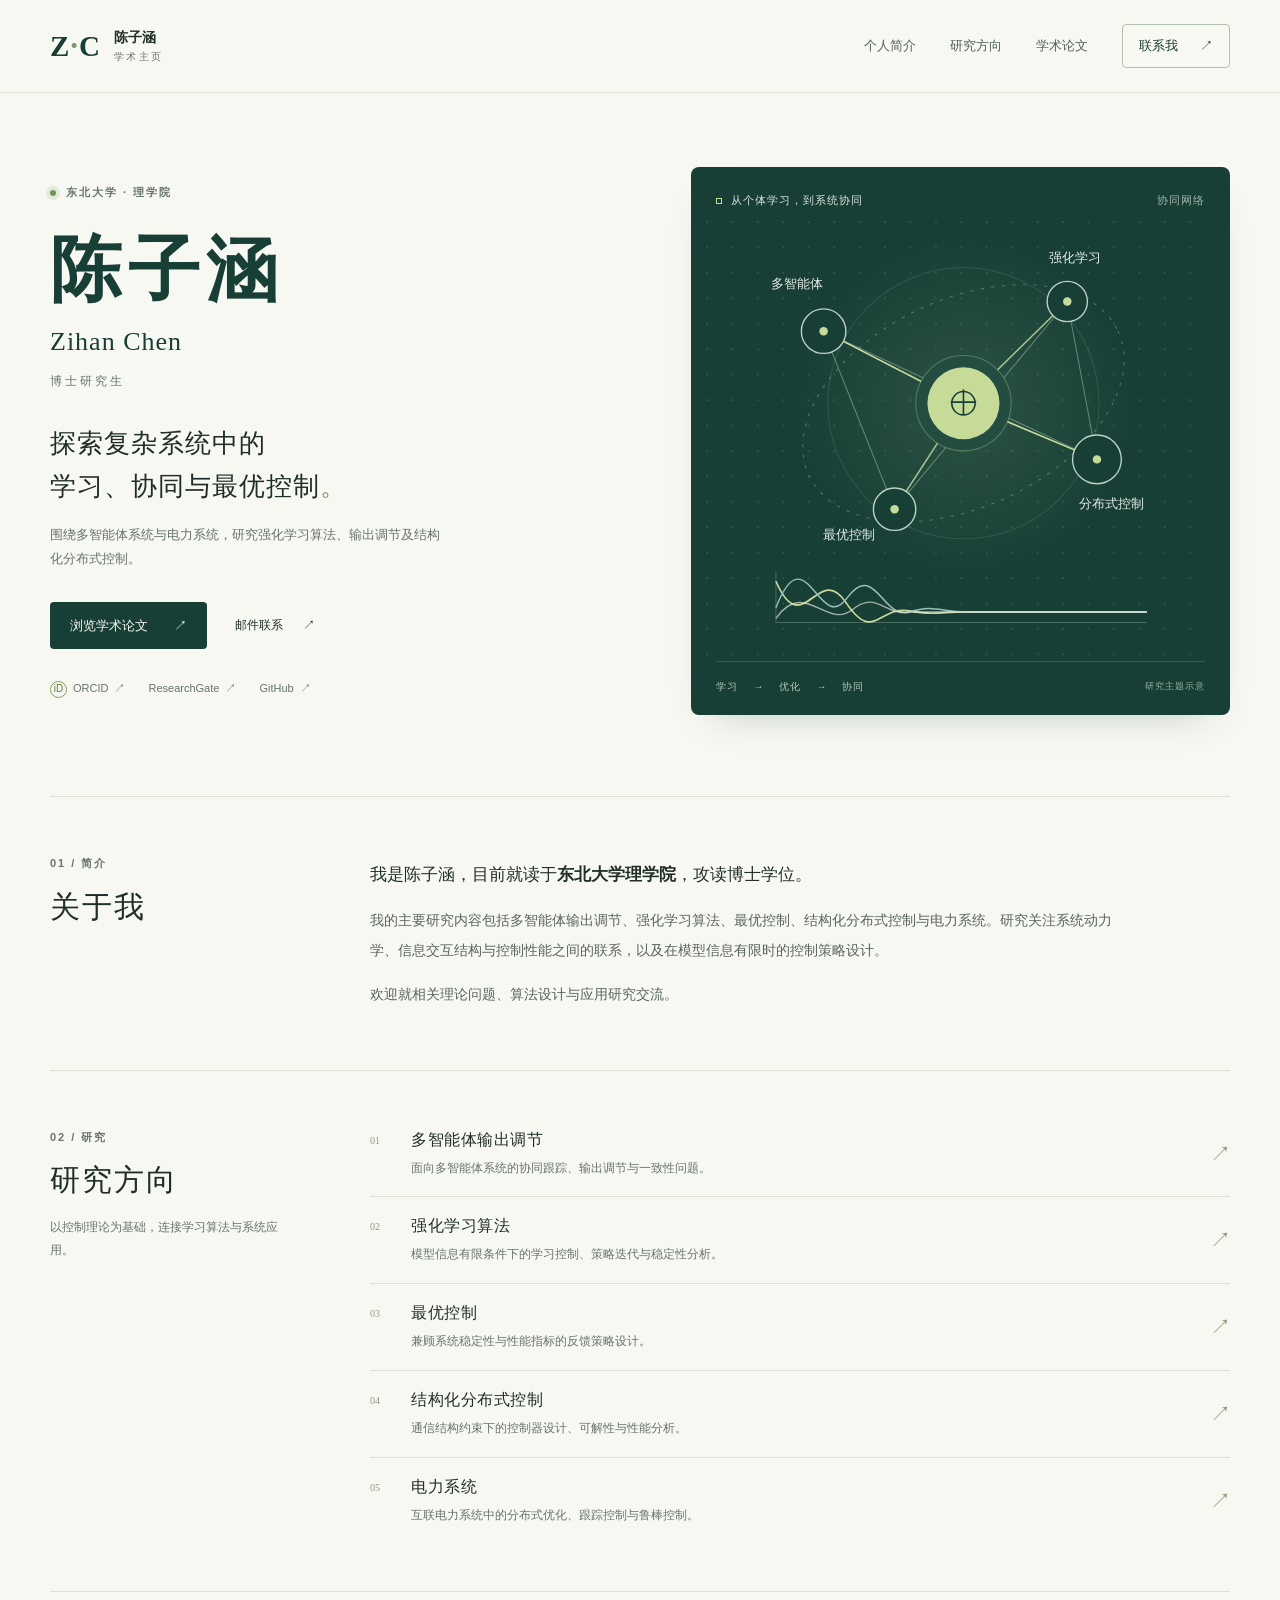
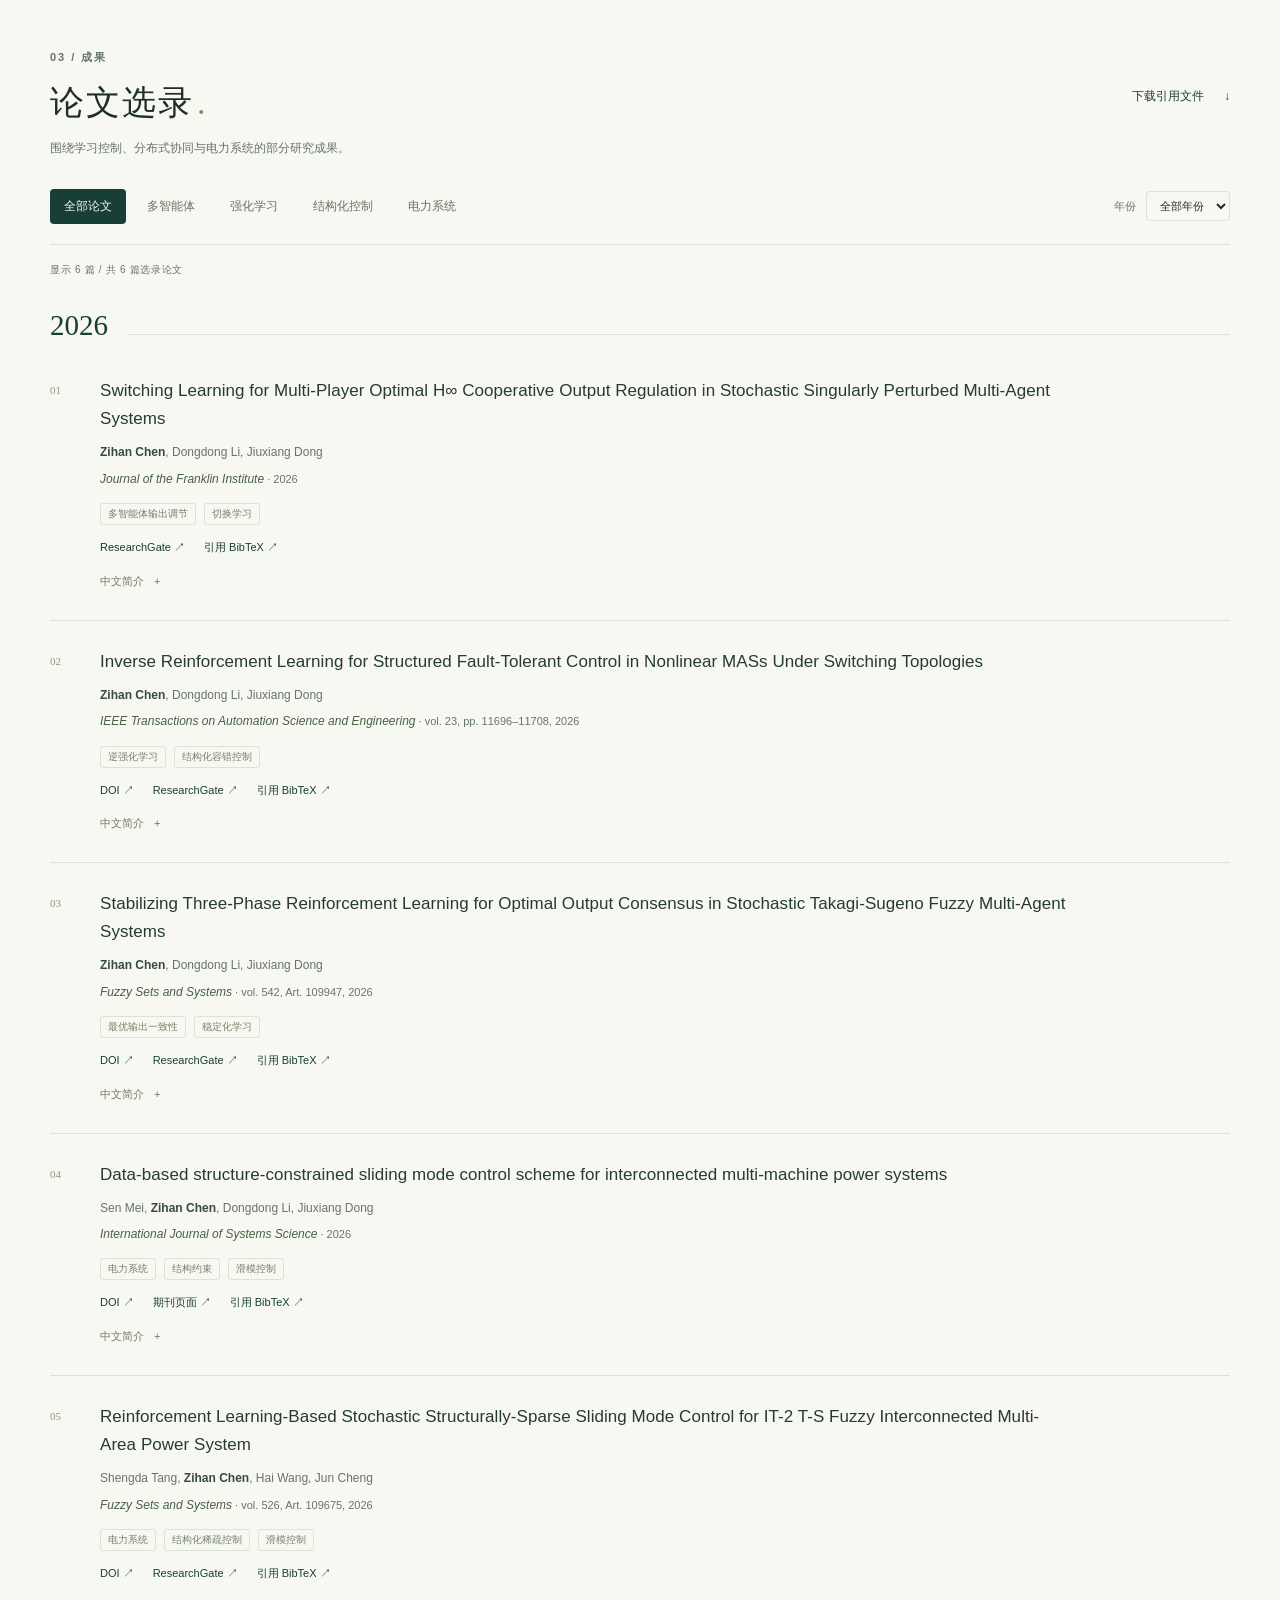
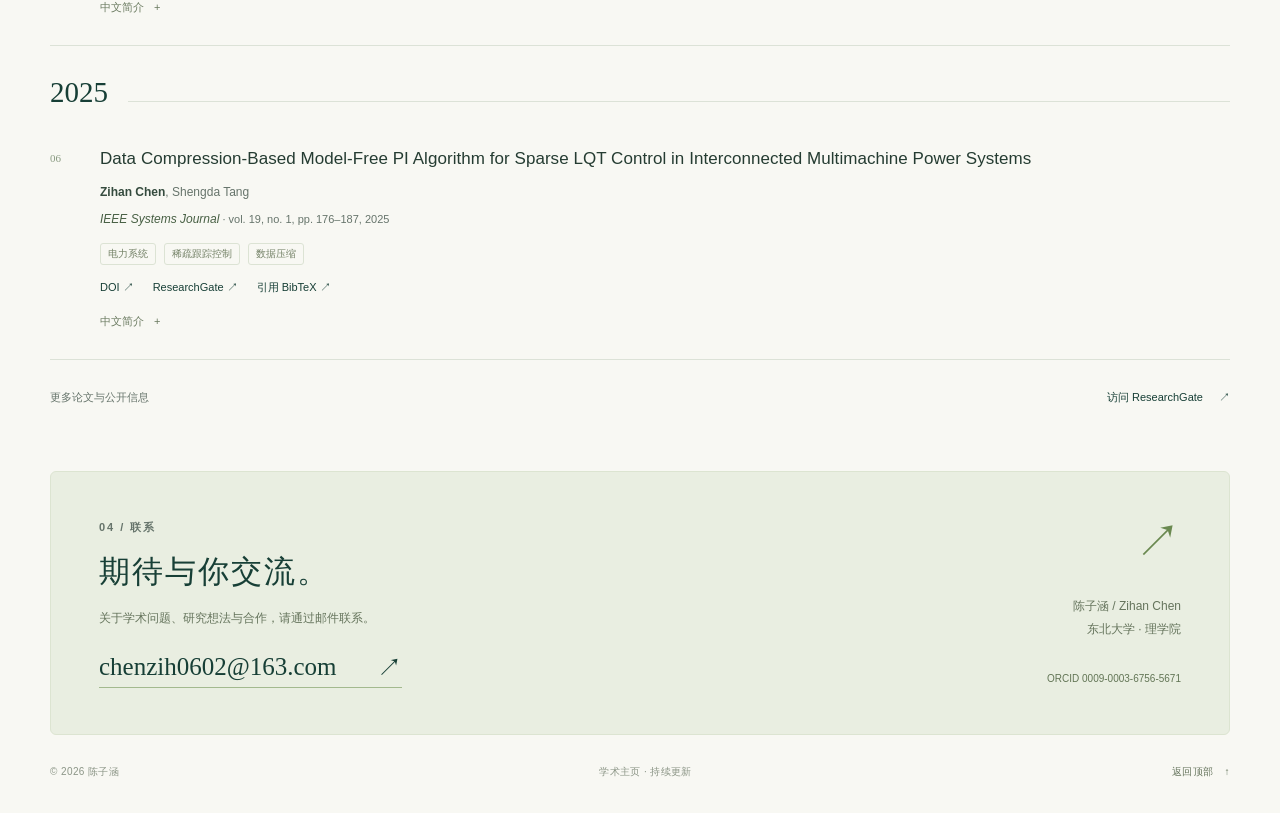
==== index.html @ b17bf6f2 "Publish academic homepage" ====
<!doctype html>
<html lang="zh-CN">
<head>
  <meta charset="utf-8">
  <meta name="viewport" content="width=device-width, initial-scale=1">
  <meta name="theme-color" content="#173f36">
  <meta name="description" content="陈子涵，东北大学理学院博士研究生。研究方向包括多智能体输出调节、强化学习算法、最优控制、结构化分布式控制与电力系统。">
  <meta property="og:title" content="陈子涵 Zihan Chen · 学术主页">
  <meta property="og:description" content="多智能体输出调节 · 强化学习算法 · 最优控制 · 结构化分布式控制 · 电力系统">
  <meta property="og:type" content="website">
  <meta name="color-scheme" content="light">
  <title>陈子涵 Zihan Chen · 学术主页</title>
  <link rel="icon" href="assets/favicon.svg" type="image/svg+xml">
  <link rel="stylesheet" href="styles.css">
  <script type="application/ld+json">{"@context":"https://schema.org","@type":"Person","name":"陈子涵","alternateName":"Zihan Chen","jobTitle":"博士研究生","affiliation":{"@type":"CollegeOrUniversity","name":"东北大学","department":{"@type":"Organization","name":"理学院"}},"email":"mailto:chenzih0602@163.com","sameAs":["https://orcid.org/0009-0003-6756-5671","https://www.researchgate.net/profile/Zihan-Chen-82","https://github.com/Leehom12123"],"knowsAbout":["多智能体输出调节","强化学习算法","最优控制","结构化分布式控制","电力系统"]}</script>
  <script src="publications.js" defer></script>
  <script src="app.js" defer></script>
</head>
<body>
  <a class="skip-link" href="#main">跳至正文</a>
  <header class="site-header">
    <div class="header-inner wrap">
      <a class="wordmark" href="#home" aria-label="陈子涵，返回首页"><span class="wordmark-symbol" aria-hidden="true">Z<span>·</span>C</span><span class="wordmark-name">陈子涵<span>学术主页</span></span></a>
      <button class="menu-toggle" aria-label="展开导航" aria-expanded="false" aria-controls="main-nav"><span></span><span></span></button>
      <nav class="main-nav" id="main-nav" aria-label="主导航">
        <a href="#about">个人简介</a><a href="#research">研究方向</a><a href="#publications">学术论文</a><a class="nav-contact" href="#contact">联系我 <span aria-hidden="true">↗</span></a>
      </nav>
    </div>
  </header>

  <main id="main">
    <section class="hero wrap" id="home" aria-labelledby="hero-name">
      <div class="hero-copy">
        <p class="eyebrow"><span class="live-dot" aria-hidden="true"></span> 东北大学 · 理学院</p>
        <h1 id="hero-name">陈子涵<span lang="en">Zihan Chen</span></h1>
        <p class="role">博士研究生</p>
        <p class="hero-statement">探索复杂系统中的<br>学习、协同与最优控制<span class="accent-period">。</span></p>
        <p class="hero-description">围绕多智能体系统与电力系统，研究强化学习算法、输出调节及结构化分布式控制。</p>
        <div class="hero-actions"><a class="button button-primary" href="#publications">浏览学术论文 <span aria-hidden="true">↗</span></a><a class="text-link" href="mailto:chenzih0602@163.com">邮件联系 <span aria-hidden="true">↗</span></a></div>
        <div class="profile-links" aria-label="学术与代码档案"><a href="https://orcid.org/0009-0003-6756-5671" target="_blank" rel="noopener noreferrer"><span class="orcid-mark" aria-hidden="true">iD</span> ORCID <span aria-hidden="true">↗</span></a><a href="https://www.researchgate.net/profile/Zihan-Chen-82" target="_blank" rel="noopener noreferrer">ResearchGate <span aria-hidden="true">↗</span></a><a href="https://github.com/Leehom12123" target="_blank" rel="noopener noreferrer">GitHub <span aria-hidden="true">↗</span></a></div>
      </div>
      <div class="hero-art">
        <div class="art-heading"><span class="art-square" aria-hidden="true"></span><span>从个体学习，到系统协同</span><span class="art-index" aria-hidden="true">协同网络</span></div>
        <svg class="network-art" viewBox="0 0 480 410" role="img" aria-labelledby="network-title network-description">
          <title id="network-title">多智能体与分布式控制网络示意</title>
          <desc id="network-description">多个相互连接的智能体围绕系统中心协同，底部曲线表示不同响应逐渐趋于一致。这是研究主题示意图。</desc>
          <defs>
            <pattern id="grid" width="24" height="24" patternUnits="userSpaceOnUse"><circle cx="1" cy="1" r="0.8" fill="#b2c7ba" opacity=".25"/></pattern>
            <radialGradient id="halo"><stop stop-color="#b7d692" stop-opacity=".13"/><stop offset="1" stop-color="#b7d692" stop-opacity="0"/></radialGradient>
          </defs>
          <rect width="480" height="410" fill="url(#grid)"/>
          <circle cx="245" cy="175" r="162" fill="url(#halo)"/>
          <g fill="none" stroke="#a8c3b4" stroke-width="1"><ellipse cx="243" cy="172" rx="161" ry="98" stroke-dasharray="3 7" opacity=".4" transform="rotate(-25 243 172)"/><circle cx="243" cy="172" r="128" opacity=".16"/><path d="M111 104 243 172 341 76 369 225 243 172 178 272 111 104 369 225M341 76 178 272" opacity=".5"/></g>
          <g fill="none" stroke="#c7db98" stroke-width="1.4"><path d="M111 104 243 172 369 225"/><path d="M341 76 243 172 178 272" opacity=".75"/></g>
          <g class="center-node"><circle cx="243" cy="172" r="45" fill="#244d42" stroke="#b5ca9d" stroke-opacity=".35"/><circle cx="243" cy="172" r="34" fill="#c7db98"/><path d="M231 171h24m-12-12v24" stroke="#173f36" stroke-width="1.5"/><circle cx="243" cy="172" r="11" fill="none" stroke="#173f36" stroke-width="1.5"/></g>
          <g fill="#173f36" stroke="#bed2c5" stroke-width="1.3"><circle cx="111" cy="104" r="21"/><circle cx="341" cy="76" r="19"/><circle cx="369" cy="225" r="23"/><circle cx="178" cy="272" r="20"/></g>
          <g fill="#c7db98"><circle cx="111" cy="104" r="4"/><circle cx="341" cy="76" r="4"/><circle cx="369" cy="225" r="4"/><circle cx="178" cy="272" r="4"/></g>
          <g fill="#e3ede7" font-size="12" font-family="Microsoft YaHei, sans-serif"><text x="61" y="63">多智能体</text><text x="324" y="39">强化学习</text><text x="383" y="271" text-anchor="middle">分布式控制</text><text x="110" y="300">最优控制</text></g>
          <g transform="translate(66 331)" fill="none"><path d="M0 0v48h350" stroke="#9ebcac" stroke-opacity=".35"/><path d="M0 9C25 67 40-10 66 29s31 3 60 8 30 0 58 1h166" stroke="#c7db98" stroke-width="1.6"/><path d="M0 34c28-72 41 27 67-9s34 21 59 13 30 1 58 0h166" stroke="#9bbdbb" stroke-width="1.4"/><path d="M0 44c27-38 48 11 72-8s29 6 55 2h223" stroke="#f0eee2" stroke-opacity=".65" stroke-width="1.3"/></g>
        </svg>
        <div class="art-footer"><span>学习 <span aria-hidden="true">→</span> 优化 <span aria-hidden="true">→</span> 协同</span><span>研究主题示意</span></div>
      </div>
    </section>

    <section class="about-section section wrap" id="about" aria-labelledby="about-title">
      <div class="section-heading"><p class="section-index">01 / 简介</p><h2 id="about-title">关于我</h2></div>
      <div class="about-content"><p class="about-lead">我是陈子涵，目前就读于<strong>东北大学理学院</strong>，攻读博士学位。</p><p>我的主要研究内容包括多智能体输出调节、强化学习算法、最优控制、结构化分布式控制与电力系统。研究关注系统动力学、信息交互结构与控制性能之间的联系，以及在模型信息有限时的控制策略设计。</p><p>欢迎就相关理论问题、算法设计与应用研究交流。</p></div>
    </section>

    <section class="research-section section wrap" id="research" aria-labelledby="research-title">
      <div class="section-heading"><p class="section-index">02 / 研究</p><h2 id="research-title">研究方向</h2><p class="section-note">以控制理论为基础，连接学习算法与系统应用。</p></div>
      <div class="research-list">
        <article class="research-row"><span class="research-number">01</span><h3>多智能体输出调节</h3><p>面向多智能体系统的协同跟踪、输出调节与一致性问题。</p><span class="research-arrow" aria-hidden="true">↗</span></article>
        <article class="research-row"><span class="research-number">02</span><h3>强化学习算法</h3><p>模型信息有限条件下的学习控制、策略迭代与稳定性分析。</p><span class="research-arrow" aria-hidden="true">↗</span></article>
        <article class="research-row"><span class="research-number">03</span><h3>最优控制</h3><p>兼顾系统稳定性与性能指标的反馈策略设计。</p><span class="research-arrow" aria-hidden="true">↗</span></article>
        <article class="research-row"><span class="research-number">04</span><h3>结构化分布式控制</h3><p>通信结构约束下的控制器设计、可解性与性能分析。</p><span class="research-arrow" aria-hidden="true">↗</span></article>
        <article class="research-row"><span class="research-number">05</span><h3>电力系统</h3><p>互联电力系统中的分布式优化、跟踪控制与鲁棒控制。</p><span class="research-arrow" aria-hidden="true">↗</span></article>
      </div>
    </section>

    <section class="publications-section section wrap" id="publications" aria-labelledby="publications-title">
      <div class="publications-heading"><div><p class="section-index">03 / 成果</p><h2 id="publications-title">论文选录<span class="heading-dot" aria-hidden="true">.</span></h2><p class="section-note">围绕学习控制、分布式协同与电力系统的部分研究成果。</p></div><a class="text-link bibliography-download" href="publications.bib" download>下载引用文件 <span aria-hidden="true">↓</span></a></div>
      <div class="publication-tools" hidden>
        <div class="filter-list" role="group" aria-label="按研究主题筛选"><button class="filter-button active" data-filter="all" aria-pressed="true">全部论文</button><button class="filter-button" data-filter="multiagent" aria-pressed="false">多智能体</button><button class="filter-button" data-filter="learning" aria-pressed="false">强化学习</button><button class="filter-button" data-filter="structured" aria-pressed="false">结构化控制</button><button class="filter-button" data-filter="power" aria-pressed="false">电力系统</button></div>
        <label class="year-select-label"><span>年份</span><select id="year-filter" aria-label="按发表年份筛选"><option value="all">全部年份</option><option value="2026">2026</option><option value="2025">2025</option></select></label>
      </div>
      <p class="result-count" id="result-count" role="status" aria-live="polite"></p>
      <div id="publication-list" class="publication-list"></div>
      <p id="empty-state" class="empty-state" hidden>该主题与年份下暂无论文。请选择其他筛选条件。</p>
      <noscript><p>请启用 JavaScript 以查看论文列表与筛选功能，也可直接浏览 <a href="https://www.researchgate.net/profile/Zihan-Chen-82/research">ResearchGate 论文列表</a>或下载 <a href="publications.bib">BibTeX 文件</a>。</p></noscript>
      <div class="publications-bottom"><p>更多论文与公开信息</p><a href="https://www.researchgate.net/profile/Zihan-Chen-82/research" target="_blank" rel="noopener noreferrer">访问 ResearchGate <span aria-hidden="true">↗</span></a></div>
    </section>

    <section class="contact-section wrap" id="contact" aria-labelledby="contact-title"><div><p class="section-index">04 / 联系</p><h2 id="contact-title">期待与你交流。</h2><p>关于学术问题、研究想法与合作，请通过邮件联系。</p><a class="contact-email" href="mailto:chenzih0602@163.com">chenzih0602@163.com <span aria-hidden="true">↗</span></a></div><div class="contact-aside"><span class="contact-symbol" aria-hidden="true">↗</span><p>陈子涵 / Zihan Chen<br>东北大学 · 理学院</p><a href="https://orcid.org/0009-0003-6756-5671" target="_blank" rel="noopener noreferrer">ORCID 0009-0003-6756-5671</a></div></section>
  </main>

  <footer class="site-footer wrap"><p>© <span id="copyright-year">2026</span> 陈子涵</p><span>学术主页 · 持续更新</span><a href="#home">返回顶部 <span aria-hidden="true">↑</span></a></footer>
  <dialog id="citation-dialog" aria-labelledby="citation-title"><div class="dialog-header"><div><p class="section-index">引用此论文</p><h2 id="citation-title">BibTeX</h2></div><button class="dialog-close" aria-label="关闭引用窗口">×</button></div><pre id="citation-content" tabindex="0"></pre><div class="dialog-footer"><span id="copy-status" role="status" aria-live="polite"></span><button class="button button-primary" id="copy-citation">复制引用 <span aria-hidden="true">⧉</span></button></div></dialog>
</body>
</html>
---- styles.css ----
:root{--paper:#f8f8f3;--white:#fff;--ink:#202e29;--muted:#66746b;--green:#173f36;--green-soft:#e8ede4;--line:#dce2d7;--lime:#c7db98;--sans:"PingFang SC","Microsoft YaHei","Noto Sans CJK SC",Arial,sans-serif;--serif:"Noto Serif CJK SC","Source Han Serif SC","Songti SC",SimSun,serif}
*{box-sizing:border-box}html{scroll-behavior:smooth;scroll-padding-top:110px}body{margin:0;background:var(--paper);color:var(--ink);font-family:var(--sans);font-size:15px;line-height:1.8;-webkit-font-smoothing:antialiased}body:has(dialog[open]){overflow:hidden}a{color:inherit;text-decoration:none}button,select{font:inherit}button,a,select{-webkit-tap-highlight-color:transparent}button{cursor:pointer}a,button,select{touch-action:manipulation}button:focus-visible,a:focus-visible,select:focus-visible,summary:focus-visible,pre:focus-visible{outline:2px solid #5c804b;outline-offset:5px}::selection{color:var(--green);background:#d8e4be}h1,h2,h3,h4,p{margin:0}button{color:inherit}button:disabled{cursor:default}svg{display:block}strong{font-weight:600}.wrap{width:min(1180px,calc(100% - 96px));margin-inline:auto}.skip-link{position:fixed;left:16px;top:-70px;z-index:100;background:var(--green);color:#fff;padding:10px 18px}.skip-link:focus{top:12px}.site-header{position:sticky;top:0;z-index:20;background:rgba(248,248,243,.94);border-bottom:1px solid rgba(220,226,215,.85);backdrop-filter:blur(16px)}.header-inner{height:92px;display:flex;align-items:center;justify-content:space-between}.wordmark{display:flex;align-items:center;gap:16px}.wordmark-symbol{font-family:Georgia,serif;color:var(--green);font-size:29px;font-weight:700;letter-spacing:-2px}.wordmark-symbol>span{font-size:31px;color:#7e9672;padding-inline:3px}.wordmark-name{font-size:14px;font-weight:600;line-height:1.4}.wordmark-name>span{display:block;font-weight:400;font-size:10px;letter-spacing:2.4px;color:var(--muted);margin-top:3px}.main-nav{display:flex;align-items:center;gap:34px}.main-nav>a{font-size:13px;color:#526157;transition:color .2s}.main-nav>a:hover,.main-nav>a.is-active{color:var(--green)}.main-nav .nav-contact{padding:9px 16px;border:1px solid #b4c0ae;border-radius:4px;color:var(--green)}.nav-contact span{margin-left:18px}.menu-toggle{display:none}.hero{padding-top:74px;padding-bottom:81px;display:grid;grid-template-columns:1.05fr 1fr;gap:76px;align-items:center}.eyebrow,.section-index{font-size:11px;font-weight:600;letter-spacing:2px;color:var(--muted)}.eyebrow{display:flex;align-items:center;gap:10px}.live-dot{width:6px;height:6px;border-radius:50%;background:#729855;box-shadow:0 0 0 4px #e5ebdc}h1{font-family:var(--serif);font-size:72px;line-height:1.15;letter-spacing:6px;font-weight:600;color:var(--green);margin-top:26px}h1>span{display:block;font-family:Georgia,"Times New Roman",serif;letter-spacing:1px;font-size:26px;font-weight:400;line-height:1.3;margin-top:13px}.role{font-size:12px;color:var(--muted);letter-spacing:3px;margin-top:13px}.hero-statement{font-size:26px;line-height:1.65;letter-spacing:1px;margin-top:29px;font-weight:500}.accent-period{color:#749058}.hero-description{font-size:13px;line-height:1.9;color:var(--muted);max-width:390px;margin-top:15px}.hero-actions{display:flex;gap:28px;align-items:center;margin-top:30px}.button{display:inline-flex;align-items:center;justify-content:center;gap:26px;border:1px solid transparent;padding:11px 19px;border-radius:4px;font-size:13px;line-height:1.8;transition:background .2s,transform .2s}.button:hover{transform:translateY(-2px)}.button-primary{background:var(--green);color:var(--paper)}.button-primary:hover{background:#29574a}.text-link{font-size:12px;font-weight:500;display:inline-flex;gap:20px;align-items:center}.text-link:hover{text-decoration:underline;text-underline-offset:5px}.profile-links{display:flex;align-items:center;gap:23px;margin-top:30px;color:var(--muted);font-size:11px}.profile-links a{display:flex;align-items:center;gap:6px}.profile-links a:hover{color:var(--green)}.orcid-mark{font-family:Arial,sans-serif;font-size:10px;border:1px solid #839d5c;border-radius:50%;width:17px;height:17px;display:inline-flex;align-items:center;justify-content:center;color:#5e7c3d;line-height:1}.hero-art{background:var(--green);color:#dce5db;border-radius:8px;position:relative;padding:24px 25px 19px;overflow:hidden;box-shadow:0 18px 40px -25px #173f3655}.art-heading{display:flex;align-items:center;gap:9px;font-size:11px;letter-spacing:1px}.art-square{width:6px;height:6px;border:1px solid var(--lime)}.art-index{margin-left:auto;color:#a0b6a8;font-family:Georgia,serif;font-size:11px;letter-spacing:1px}.network-art{width:calc(100% + 20px);height:auto;margin:10px -10px 6px}.art-footer{border-top:1px solid #64827366;padding-top:16px;display:flex;justify-content:space-between;font-size:10px;color:#b4c7b7;letter-spacing:1px}.art-footer>span:first-child{display:flex;gap:15px}.art-footer>span:last-child{color:#98b2a0;font-size:9px}.section{border-top:1px solid var(--line);padding-top:57px;padding-bottom:60px}.section h2,.contact-section h2{font-size:30px;letter-spacing:2px;line-height:1.5;font-weight:500;margin-top:10px}.section-note{color:var(--muted);font-size:12px;line-height:1.9;margin-top:14px}.about-section,.research-section{display:grid;grid-template-columns:250px minmax(0,1fr);gap:70px}.about-content{color:#58665c;padding-top:5px;font-size:14px;line-height:2.1;max-width:760px}.about-content p+p{margin-top:15px}.about-content .about-lead{font-size:17px;color:var(--ink);line-height:1.9}.research-section{padding-bottom:64px}.research-list{margin-top:0}.research-row{display:grid;grid-template-columns:24px 1fr 20px;gap:0 17px;align-items:center;border-bottom:1px solid var(--line);padding:17px 0}.research-row:first-child{padding-top:0}.research-row:last-child{border-bottom:0;padding-bottom:0}.research-number{color:#8b9c81;font-size:10px;grid-row:1 / 3;align-self:start;padding-top:4px;font-family:Georgia,serif}.research-row h3{font-size:16px;font-weight:500;letter-spacing:.5px;line-height:1.5}.research-row p{grid-column:2;font-size:12px;color:var(--muted);margin-top:5px;line-height:1.9}.research-arrow{grid-column:3;grid-row:1 / 3;font-size:21px;color:#90a078}.publications-section{padding-top:56px}.publications-heading{display:flex;align-items:flex-start;justify-content:space-between}.publications-heading h2{font-size:34px}.heading-dot{color:#7a965b;font-family:Georgia,serif;margin-left:3px}.publications-heading .section-note{margin-top:9px}.bibliography-download{margin-top:38px;color:var(--green)}.publication-tools{display:flex;gap:20px;justify-content:space-between;align-items:center;flex-wrap:wrap;margin-top:29px;padding-bottom:20px;border-bottom:1px solid var(--line)}[hidden]{display:none!important}.filter-list{display:flex;gap:7px;flex-wrap:wrap}.filter-button{border:1px solid transparent;background:transparent;padding:6px 13px;border-radius:4px;font-size:12px;color:#677363;line-height:1.7}.filter-button:hover{background:#ebefe5}.filter-button.active{background:var(--green);color:#f5f7f0}.year-select-label{display:flex;align-items:center;gap:10px;font-size:11px;color:var(--muted)}select{border:1px solid var(--line);color:var(--ink);font-size:11px;padding:7px 9px;border-radius:4px;background:transparent}.result-count{font-size:10px;letter-spacing:.7px;color:var(--muted);margin-top:16px}.publication-year{display:flex;align-items:baseline;gap:20px;margin-top:26px;margin-bottom:5px}.publication-year h3{font:normal 29px/1.4 Georgia,serif;color:var(--green)}.publication-year span{height:1px;background:var(--line);flex:1}.paper{display:grid;grid-template-columns:34px minmax(0,1fr);gap:16px;padding:27px 0 28px;border-bottom:1px solid var(--line)}.paper-index{font:11px/1.5 Georgia,serif;padding-top:5px;color:#8a9b82}.paper-title{font-family:Arial,var(--sans);font-size:17px;font-weight:500;line-height:1.65;letter-spacing:.05px;max-width:970px;color:#253c32}.paper-title a:hover{color:#5d7d43;text-decoration:underline;text-decoration-thickness:1px;text-underline-offset:4px}.paper-authors{font-family:Arial,var(--sans);font-size:12px;color:var(--muted);margin-top:9px;line-height:1.8}.paper-authors strong{font-weight:600;color:#354b3e}.paper-venue{font-family:Arial,var(--sans);font-size:12px;margin-top:4px;color:#486044;line-height:1.85}.paper-venue .venue-name{font-style:italic}.paper-venue .venue-detail{font-size:11px;color:var(--muted);font-style:normal}.paper-tags{display:flex;gap:8px;flex-wrap:wrap;margin-top:13px}.paper-tag{font-size:10px;padding:1px 7px;border:1px solid #dce3d4;border-radius:3px;color:#748267;line-height:1.8}.paper-actions{display:flex;align-items:center;gap:19px;margin-top:13px;font-size:11px;flex-wrap:wrap}.paper-actions>a,.paper-actions>button,.paper-summary summary{color:var(--green);border:0;background:none;padding:0;font:inherit;line-height:1.8}.paper-actions>a:hover,.paper-actions>button:hover{text-decoration:underline;text-underline-offset:4px}.paper-actions>button{font-size:11px}.paper-summary{margin-top:14px}.paper-summary summary{display:list-item;width:fit-content;cursor:pointer;font-size:11px;color:#6b7b61;list-style:none}.paper-summary summary::after{content:" +";padding-left:7px}.paper-summary[open] summary::after{content:" −"}.paper-summary p{font-size:12px;line-height:2;background:#eef1e8;border-left:2px solid #9bb280;padding:14px 18px;color:#62705d;margin-top:9px;max-width:880px}.empty-state{font-size:13px;padding:40px;color:var(--muted);text-align:center}.publications-bottom{display:flex;justify-content:space-between;align-items:center;margin-top:28px;font-size:11px;color:var(--muted)}.publications-bottom a{color:var(--green)}.publications-bottom a span{margin-left:13px}.contact-section{margin-top:3px;margin-bottom:0;background:#e9eee1;padding:46px 48px;display:flex;justify-content:space-between;align-items:center;border:1px solid #dce4d1;border-radius:6px;gap:30px}.contact-section h2{font-size:31px;margin-top:11px;color:var(--green)}.contact-section>div>p:not(.section-index){font-size:12px;color:#65745c;margin-top:12px}.contact-email{font-family:Georgia,"Times New Roman",serif;font-size:25px;line-height:1.6;display:inline-flex;align-items:center;gap:40px;margin-top:18px;color:var(--green);border-bottom:1px solid #a3b98e}.contact-email:hover{border-color:var(--green)}.contact-email>span{font-family:Arial,sans-serif;font-size:25px}.contact-aside{text-align:right;align-self:stretch;display:flex;flex-direction:column;align-items:flex-end;justify-content:space-between}.contact-symbol{font-family:Arial,sans-serif;font-size:46px;line-height:1;color:#6a8950}.contact-aside>p{line-height:1.9}.contact-aside>a{font-size:10px;color:#627555;margin-top:10px}.site-footer{padding:28px 0 32px;display:flex;justify-content:space-between;gap:16px;font-size:10px;color:#8b9586;letter-spacing:.4px}.site-footer a{color:#65745c}.site-footer a span{margin-left:8px}dialog{border:1px solid var(--line);background:var(--paper);color:var(--ink);border-radius:8px;max-width:760px;width:calc(100% - 36px);padding:27px;box-shadow:0 24px 80px #102c3240}dialog::backdrop{background:#17332788;backdrop-filter:blur(4px)}.dialog-header{display:flex;justify-content:space-between;align-items:flex-start}.dialog-header h2{font-family:Georgia,serif;font-weight:400;font-size:25px}.dialog-header .section-index{font-size:10px}.dialog-close{border:0;background:none;font:26px/1 Arial;color:var(--muted);width:32px;height:32px}.dialog-close:hover{color:var(--green)}#citation-content{font-family:Consolas,monospace;font-size:12px;line-height:1.8;background:#eaf0e5;padding:19px;border-radius:4px;overflow:auto;max-height:52vh;white-space:pre-wrap;overflow-wrap:anywhere;margin:20px 0}.dialog-footer{display:flex;align-items:center;justify-content:space-between;gap:15px}#copy-status{font-size:12px;color:var(--muted)}
@media(min-width:1500px){.hero{padding-top:88px;padding-bottom:96px;gap:100px}.hero-art{padding-top:27px;padding-bottom:24px}.hero-statement{font-size:28px}h1{font-size:78px}}
@media(max-width:1050px){.wrap{width:calc(100% - 64px)}.hero{gap:40px;padding-top:60px;padding-bottom:60px}h1{font-size:62px}.hero-statement{font-size:23px}.hero-art{padding:22px 20px 18px}.art-heading{font-size:10px}.art-index{display:none}.art-footer{font-size:9px;letter-spacing:0}.art-footer>span:first-child{gap:9px}.about-section,.research-section{grid-template-columns:210px minmax(0,1fr);gap:35px}.profile-links{gap:17px}.main-nav{gap:25px}.contact-section{padding:38px 35px}}
@media(max-width:780px){html{scroll-padding-top:92px}.wrap{width:calc(100% - 44px)}.header-inner{height:76px}.wordmark{gap:13px}.wordmark-symbol{font-size:26px}.main-nav{gap:18px}.main-nav>a{font-size:11px}.main-nav .nav-contact{padding:7px 11px}.nav-contact span{margin-left:8px}.hero{gap:30px;grid-template-columns:1fr 1fr;padding-top:43px;padding-bottom:48px}h1{font-size:52px;letter-spacing:4px;margin-top:24px}h1>span{font-size:22px}.hero-statement{font-size:20px;letter-spacing:0}.eyebrow{font-size:9px;letter-spacing:1px}.hero-description{font-size:12px}.hero-actions{gap:20px;flex-wrap:wrap;margin-top:22px}.button{font-size:12px;padding:10px 14px;gap:18px}.profile-links{font-size:10px;gap:15px;flex-wrap:wrap;margin-top:22px}.hero-art{padding:19px 16px 16px}.art-heading{font-size:9px;letter-spacing:0}.network-art{width:calc(100% + 24px);margin-left:-12px;margin-right:-12px;margin-top:15px}.art-footer>span:last-child{display:none}.art-footer{padding-top:13px;justify-content:center}.section{padding-top:40px;padding-bottom:43px}.section h2{font-size:26px}.about-section,.research-section{grid-template-columns:170px minmax(0,1fr);gap:25px}.about-content{font-size:12px}.about-content .about-lead{font-size:15px}.section-note{font-size:11px}.research-row h3{font-size:14px}.research-row p{font-size:11px}.research-row{gap:0 12px}.paper-title{font-size:16px}.publications-heading h2{font-size:30px}.contact-section{padding:32px 27px;gap:20px}.contact-section h2{font-size:27px}.contact-email{font-size:21px;gap:23px}.contact-section>div>p:not(.section-index){font-size:11px}.contact-aside>a{font-size:9px}.contact-symbol{font-size:38px}}
@media(max-width:600px){.wrap{width:calc(100% - 40px)}.header-inner{height:72px}.wordmark-name{font-size:13px}.wordmark-name>span{font-size:9px}.menu-toggle{display:flex;flex-direction:column;gap:6px;align-items:center;justify-content:center;width:42px;height:42px;border:1px solid var(--line);border-radius:4px;background:transparent;position:relative}.menu-toggle>span{width:17px;height:1px;background:var(--green);transition:transform .2s}.menu-toggle[aria-expanded="true"]>span:first-child{transform:translateY(3.5px) rotate(45deg)}.menu-toggle[aria-expanded="true"]>span:last-child{transform:translateY(-3.5px) rotate(-45deg)}.main-nav{display:none;position:absolute;left:0;right:0;top:72px;background:var(--paper);border-bottom:1px solid var(--line);padding:15px 20px 21px;box-shadow:0 20px 24px -20px #173f3633}.main-nav.is-open{display:flex;flex-direction:column;align-items:stretch;gap:0}.main-nav>a{font-size:14px;padding:10px}.main-nav .nav-contact{border:0;padding:10px}.nav-contact span{float:right}.hero{grid-template-columns:1fr;padding-top:37px;padding-bottom:41px;gap:36px}.eyebrow{font-size:10px;letter-spacing:1.3px}h1{font-size:66px;margin-top:25px}h1>span{font-size:25px;margin-top:10px}.role{margin-top:10px;font-size:11px}.hero-statement{font-size:24px;margin-top:25px;line-height:1.65}.hero-description{max-width:340px;line-height:1.95;margin-top:12px}.hero-actions{margin-top:24px;gap:27px}.button{padding:11px 17px;font-size:12px;gap:23px}.text-link{font-size:12px}.profile-links{margin-top:25px;gap:22px;font-size:10px}.hero-art{padding:21px 23px 20px;border-radius:6px}.art-heading{font-size:10px;letter-spacing:.4px}.art-index{display:inline;margin-left:auto;font-size:10px}.network-art{max-height:330px;width:100%;margin:10px 0 5px}.art-footer{justify-content:space-between;font-size:9px}.art-footer>span:first-child{gap:13px}.art-footer>span:last-child{display:inline;font-size:8px}.section{padding-top:35px;padding-bottom:38px}.section-index{font-size:10px;letter-spacing:1.8px}.section h2{font-size:27px;margin-top:8px}.about-section,.research-section{grid-template-columns:1fr;gap:22px}.about-content{font-size:13px;line-height:2.1;padding-top:0}.about-content .about-lead{font-size:16px}.about-content p+p{margin-top:12px}.section-note{font-size:11px;margin-top:11px}.research-row{grid-template-columns:25px 1fr 16px;gap:0 13px;padding:18px 0}.research-row h3{font-size:16px}.research-row p{font-size:12px;margin-top:5px}.research-number{font-size:10px}.publications-heading{gap:17px;flex-wrap:wrap}.publications-heading h2{font-size:30px}.bibliography-download{margin-top:0;font-size:11px}.publications-heading .section-note{max-width:300px;font-size:11px}.publication-tools{margin-top:24px;gap:15px;padding-bottom:17px;align-items:flex-start}.filter-list{gap:5px}.filter-button{padding:6px 9px;font-size:11px}.year-select-label{margin-left:auto;font-size:10px}.year-select-label select{font-size:10px;padding:6px 8px}.result-count{font-size:9px;margin-top:13px}.publication-year{margin-top:23px;gap:15px}.publication-year h3{font-size:26px}.paper{grid-template-columns:22px minmax(0,1fr);gap:8px;padding:22px 0 24px}.paper-index{font-size:10px}.paper-title{font-size:15px;line-height:1.65}.paper-authors{font-size:11px;line-height:1.8;margin-top:8px}.paper-venue{font-size:11px;line-height:1.9}.paper-venue .venue-detail{font-size:10px}.paper-tags{gap:6px;margin-top:11px}.paper-tag{font-size:9px;padding:1px 6px}.paper-actions{gap:17px;font-size:10px}.paper-actions>button{font-size:10px}.paper-summary{margin-top:11px}.paper-summary summary{font-size:10px}.paper-summary p{font-size:11px;padding:11px 13px}.publications-bottom{font-size:10px;gap:10px;margin-top:23px}.contact-section{padding:28px 24px;flex-direction:column;align-items:flex-start;gap:25px;margin-top:0}.contact-section h2{font-size:29px}.contact-section>div>p:not(.section-index){font-size:11px;line-height:1.9}.contact-email{font-size:21px;gap:18px;margin-top:17px;overflow-wrap:anywhere}.contact-aside{align-items:flex-start;text-align:left;width:100%;border-top:1px solid #d5dfc9;padding-top:17px;position:relative}.contact-symbol{position:absolute;right:0;top:21px;font-size:36px}.contact-aside>p{margin-top:0!important;font-size:11px}.contact-aside>a{font-size:9px;margin-top:8px}.site-footer{padding:23px 0 26px;font-size:9px;flex-wrap:wrap;gap:6px 12px}.site-footer>span{display:none}.site-footer>a{margin-left:auto}dialog{padding:20px}.dialog-header h2{font-size:23px}#citation-content{font-size:10px;padding:13px}.dialog-footer{align-items:flex-end}.dialog-footer>.button{padding:9px 12px;font-size:11px;gap:13px}#copy-status{font-size:10px;max-width:150px}}
@media(max-width:360px){h1{font-size:58px}.hero-statement{font-size:21px}.profile-links{gap:14px}.contact-email{font-size:18px;gap:14px}.hero-art{padding:20px 17px}.art-index{display:none}.filter-button{padding-inline:7px}}
@media(prefers-reduced-motion:reduce){html{scroll-behavior:auto}*,*::before,*::after{animation:none!important;transition:none!important}}
@media print{.site-header,.hero-art,.hero-actions,.publication-tools,.paper-actions,.paper-summary,.contact-symbol,.site-footer a{display:none!important}.wrap{width:100%}.hero{display:block;padding:20px 0}.hero-description{max-width:none}h1{font-size:36px}h1>span{font-size:20px}.hero-statement{font-size:19px}.section{padding:20px 0}.about-section,.research-section{grid-template-columns:150px 1fr;gap:25px}.paper{break-inside:avoid;padding:15px 0}.paper-title{font-size:13px}.contact-section{break-inside:avoid;margin-top:20px;padding:20px}.bibliography-download{display:none}.contact-email{font-size:19px}body{background:white;font-size:12px}.hero-art{box-shadow:none}}
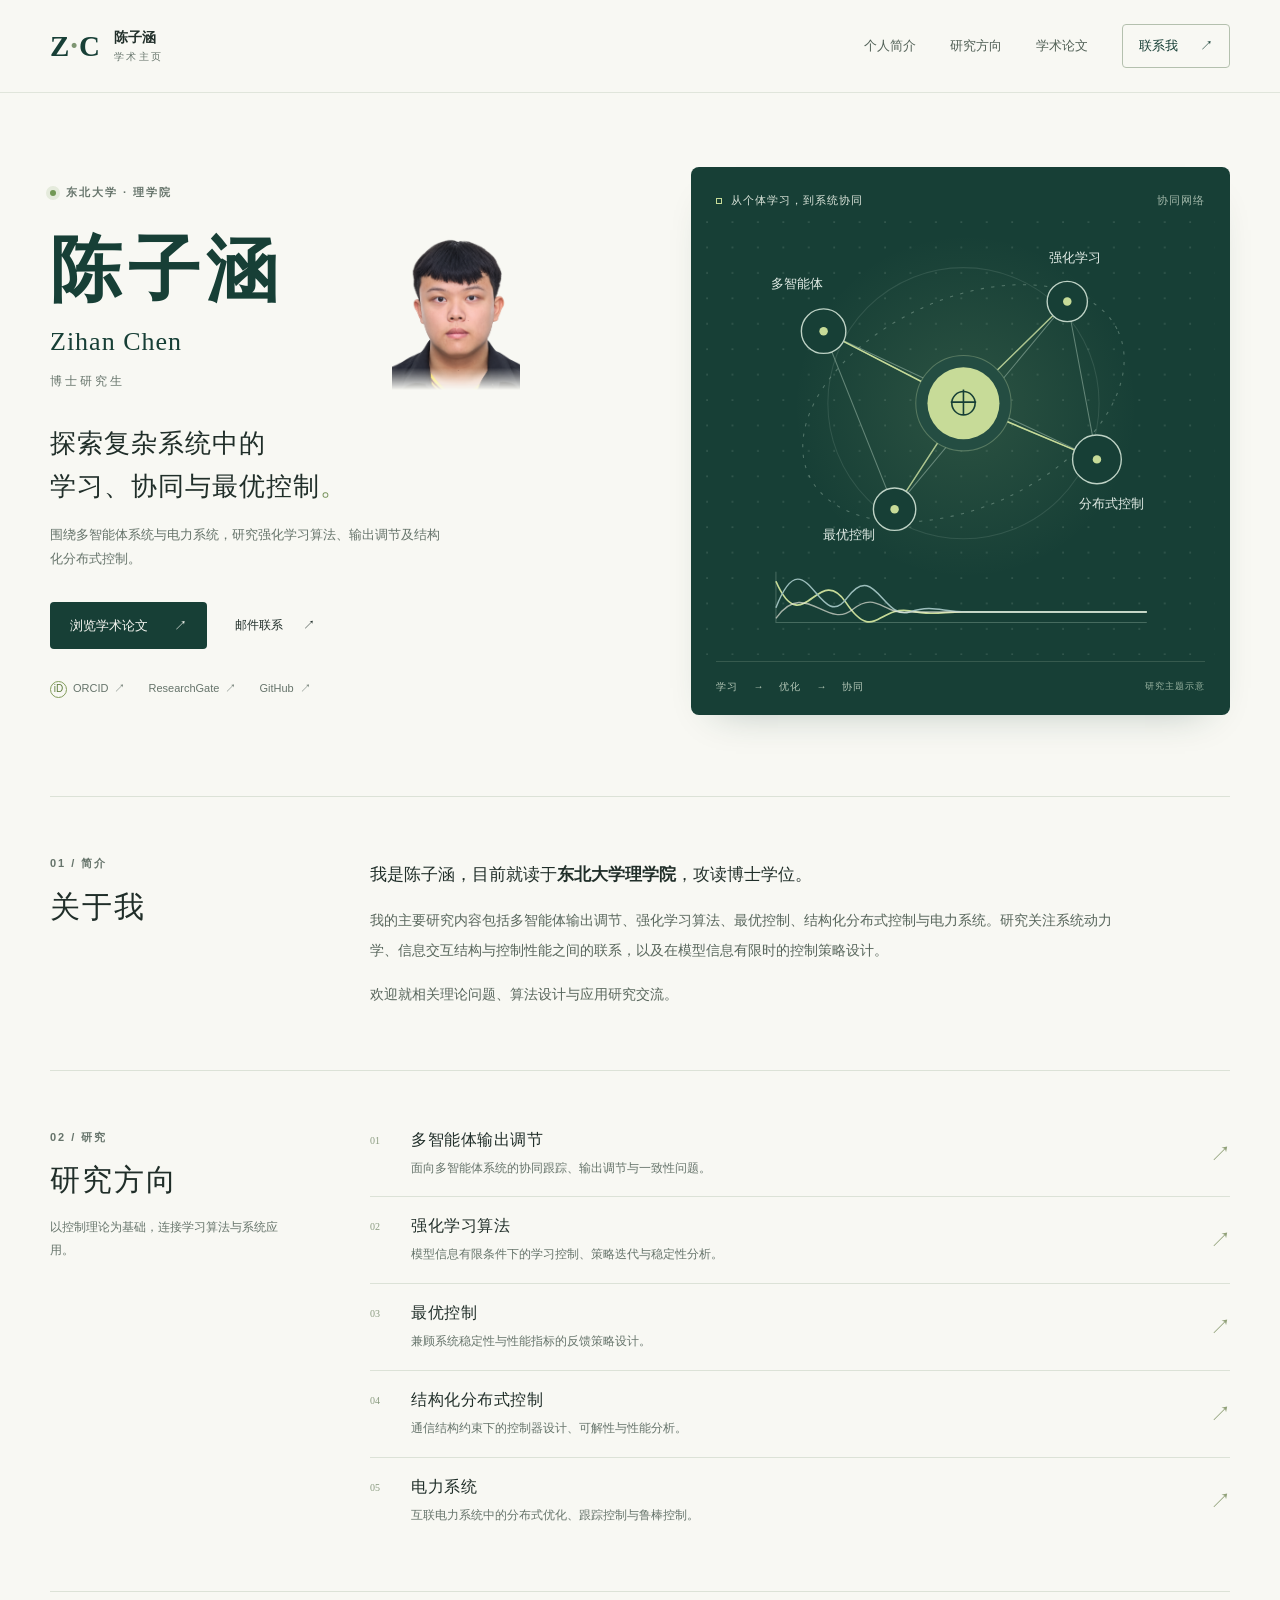
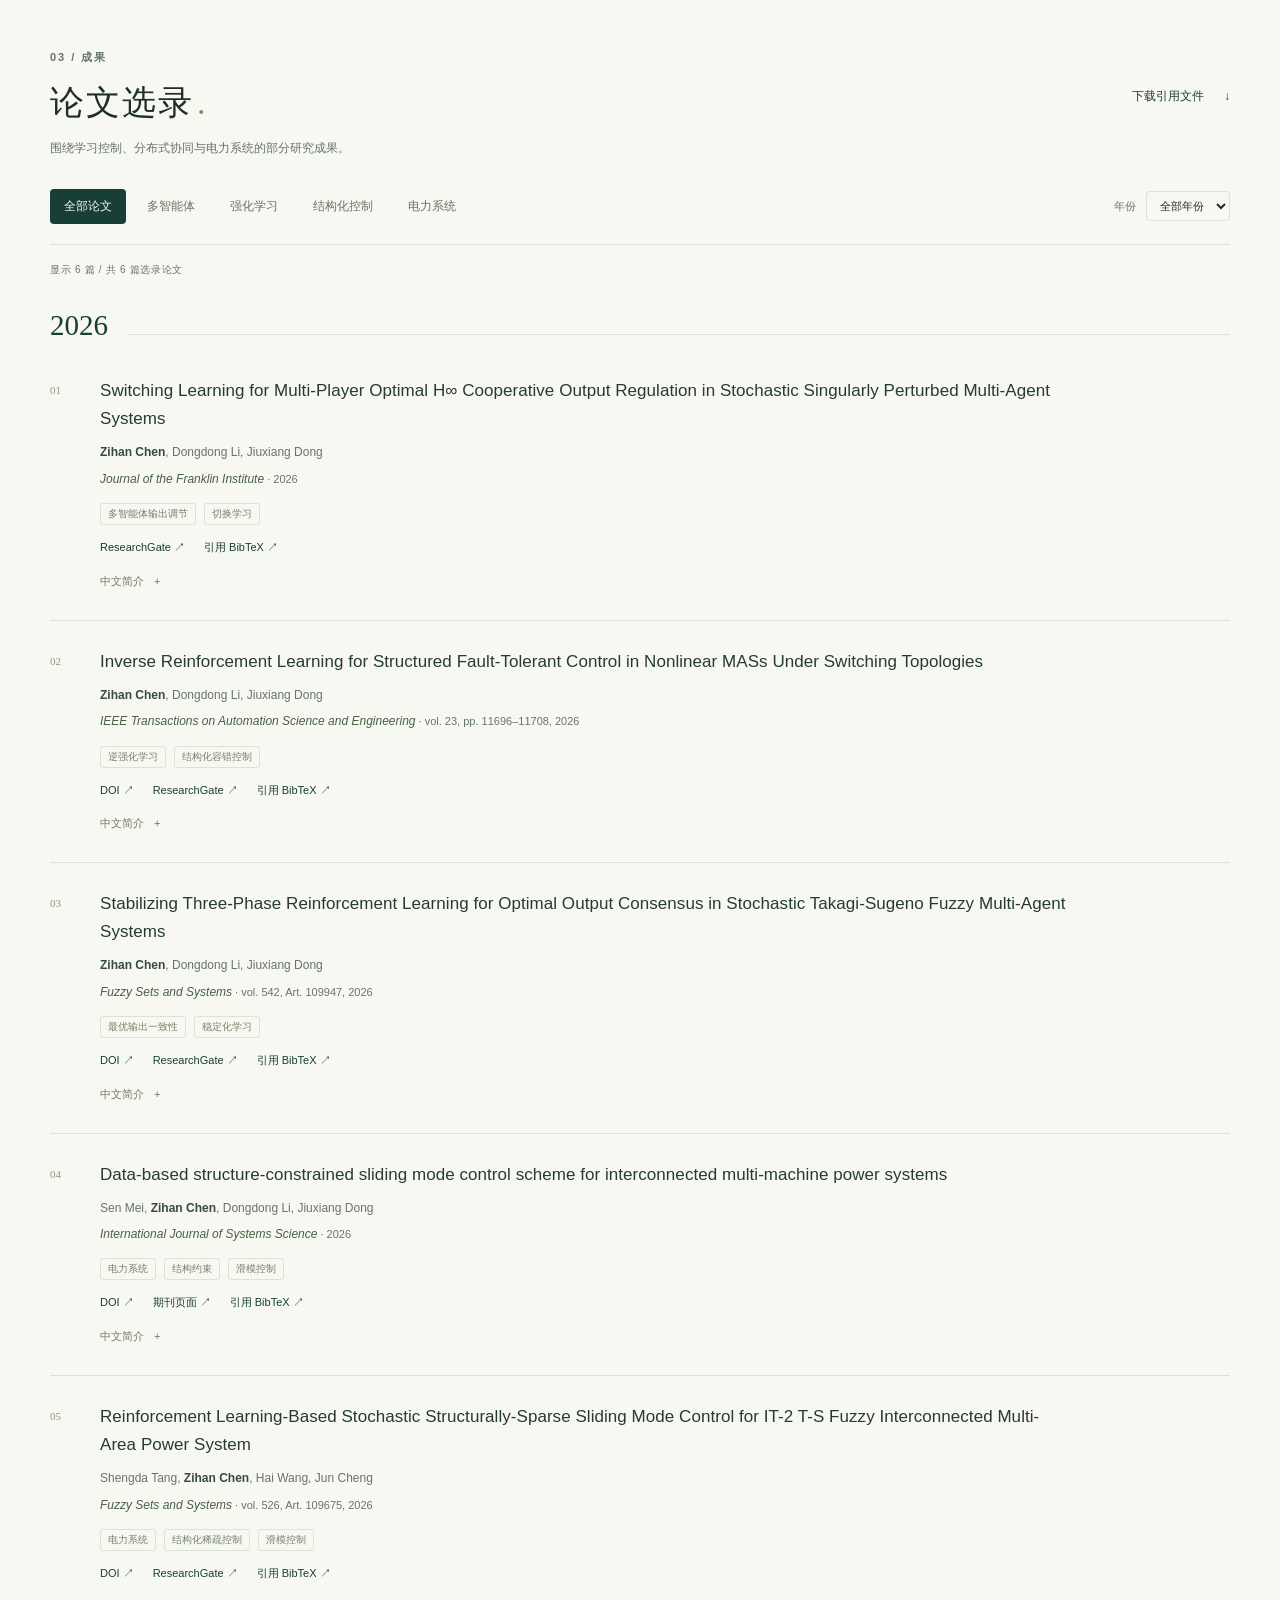
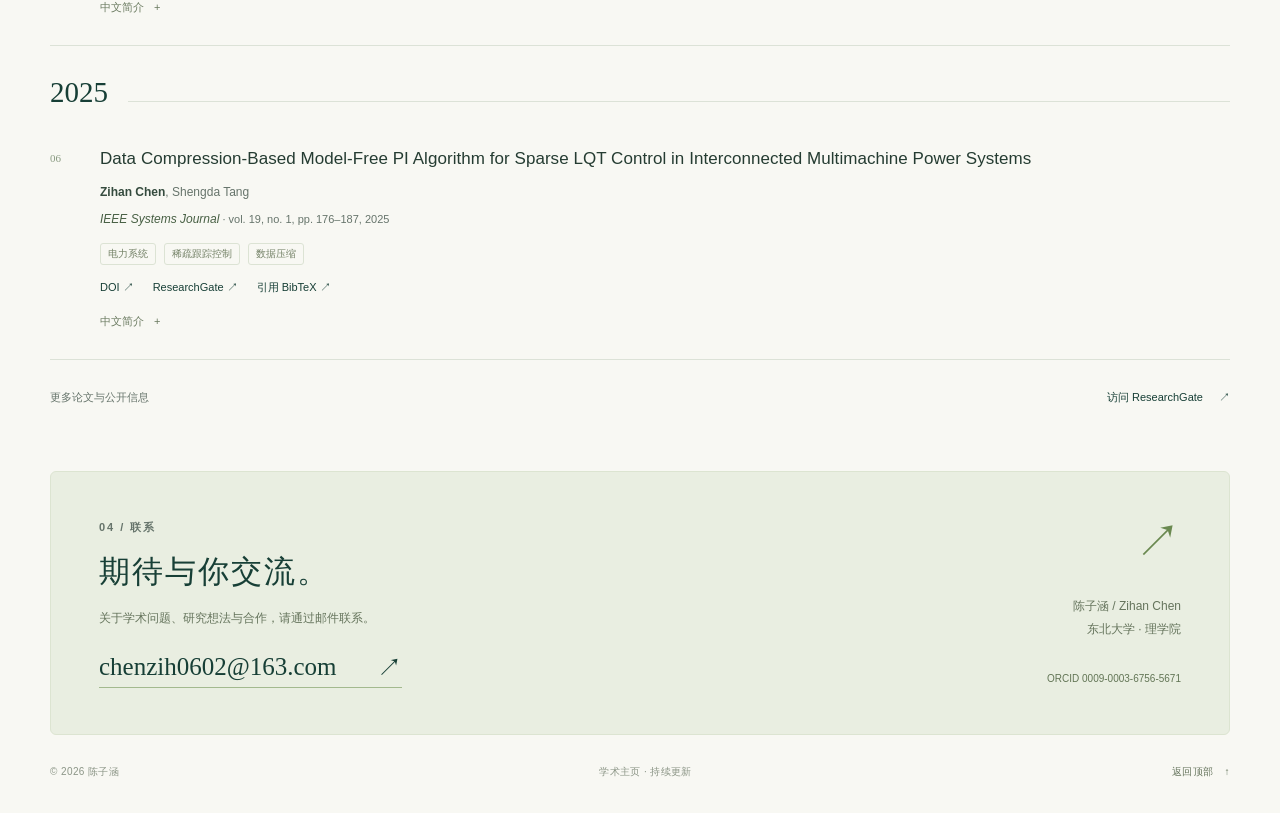
==== commit 4fd703f2: "Integrate portrait into homepage with responsive layout" ====
--- a/index.html
+++ b/index.html
@@ -32,8 +32,10 @@
     <section class="hero wrap" id="home" aria-labelledby="hero-name">
       <div class="hero-copy">
         <p class="eyebrow"><span class="live-dot" aria-hidden="true"></span> 东北大学 · 理学院</p>
-        <h1 id="hero-name">陈子涵<span lang="en">Zihan Chen</span></h1>
-        <p class="role">博士研究生</p>
+        <div class="hero-identity">
+          <div><h1 id="hero-name">陈子涵<span lang="en">Zihan Chen</span></h1><p class="role">博士研究生</p></div>
+          <img class="hero-portrait" src="assets/zihan-chen-portrait.png" alt="陈子涵近照" width="1130" height="1392" fetchpriority="high" decoding="async">
+        </div>
         <p class="hero-statement">探索复杂系统中的<br>学习、协同与最优控制<span class="accent-period">。</span></p>
         <p class="hero-description">围绕多智能体系统与电力系统，研究强化学习算法、输出调节及结构化分布式控制。</p>
         <div class="hero-actions"><a class="button button-primary" href="#publications">浏览学术论文 <span aria-hidden="true">↗</span></a><a class="text-link" href="mailto:chenzih0602@163.com">邮件联系 <span aria-hidden="true">↗</span></a></div>
--- a/styles.css
+++ b/styles.css
@@ -7,3 +7,4 @@
 @media(max-width:360px){h1{font-size:58px}.hero-statement{font-size:21px}.profile-links{gap:14px}.contact-email{font-size:18px;gap:14px}.hero-art{padding:20px 17px}.art-index{display:none}.filter-button{padding-inline:7px}}
 @media(prefers-reduced-motion:reduce){html{scroll-behavior:auto}*,*::before,*::after{animation:none!important;transition:none!important}}
 @media print{.site-header,.hero-art,.hero-actions,.publication-tools,.paper-actions,.paper-summary,.contact-symbol,.site-footer a{display:none!important}.wrap{width:100%}.hero{display:block;padding:20px 0}.hero-description{max-width:none}h1{font-size:36px}h1>span{font-size:20px}.hero-statement{font-size:19px}.section{padding:20px 0}.about-section,.research-section{grid-template-columns:150px 1fr;gap:25px}.paper{break-inside:avoid;padding:15px 0}.paper-title{font-size:13px}.contact-section{break-inside:avoid;margin-top:20px;padding:20px}.bibliography-download{display:none}.contact-email{font-size:19px}body{background:white;font-size:12px}.hero-art{box-shadow:none}}
+.hero-identity{display:flex;align-items:center;justify-content:space-between;gap:clamp(14px,2vw,26px);margin-top:26px;max-width:470px}.hero-identity h1{margin-top:0}.hero-portrait{display:block;flex:none;width:clamp(80px,10vw,136px);height:auto;mask-image:linear-gradient(to bottom,#000 86%,transparent 100%);-webkit-mask-image:linear-gradient(to bottom,#000 86%,transparent 100%)}@media(max-width:600px){.hero-identity{margin-top:25px;gap:20px;max-width:420px}.hero-identity h1{font-size:60px}.hero-portrait{width:112px}}@media(max-width:360px){.hero-identity{gap:14px}.hero-identity h1{font-size:54px}.hero-portrait{width:84px}}@media print{.hero-identity{max-width:420px;margin-top:12px}.hero-identity h1{font-size:36px}.hero-portrait{width:90px}}
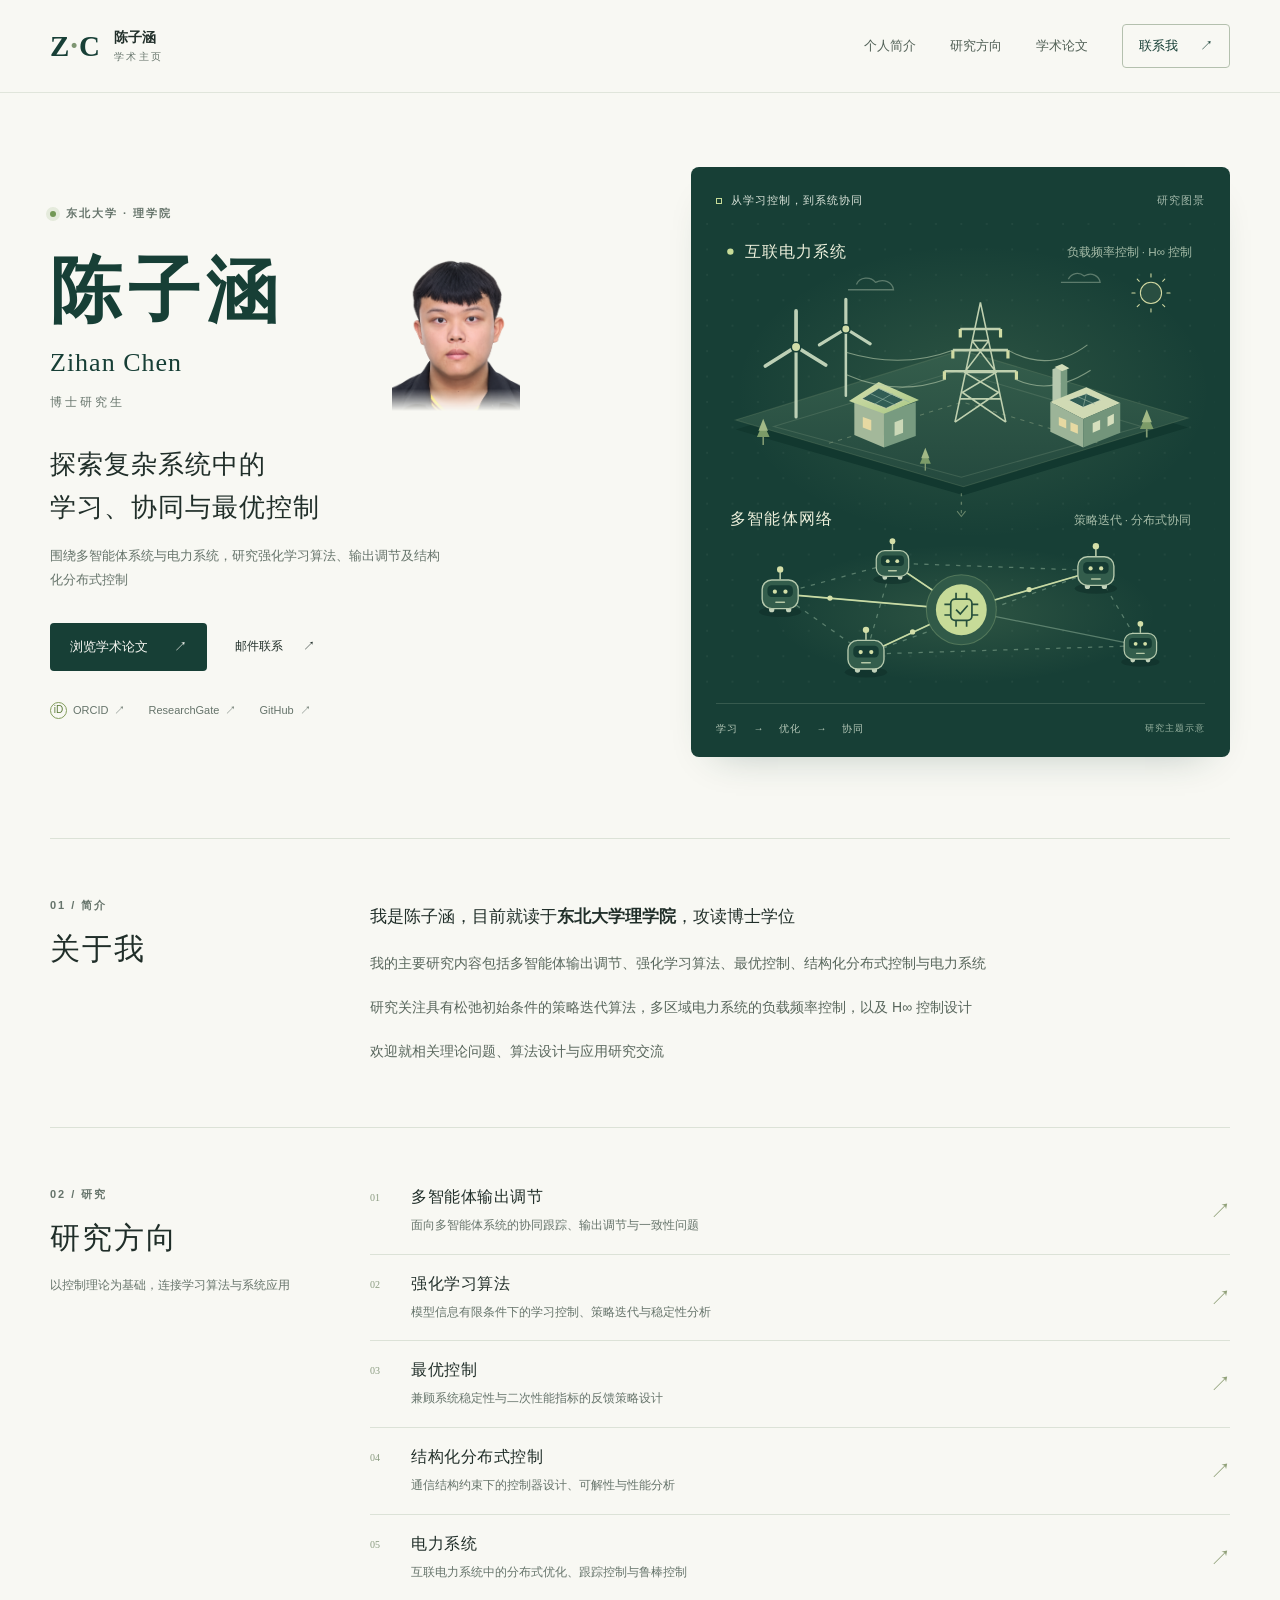
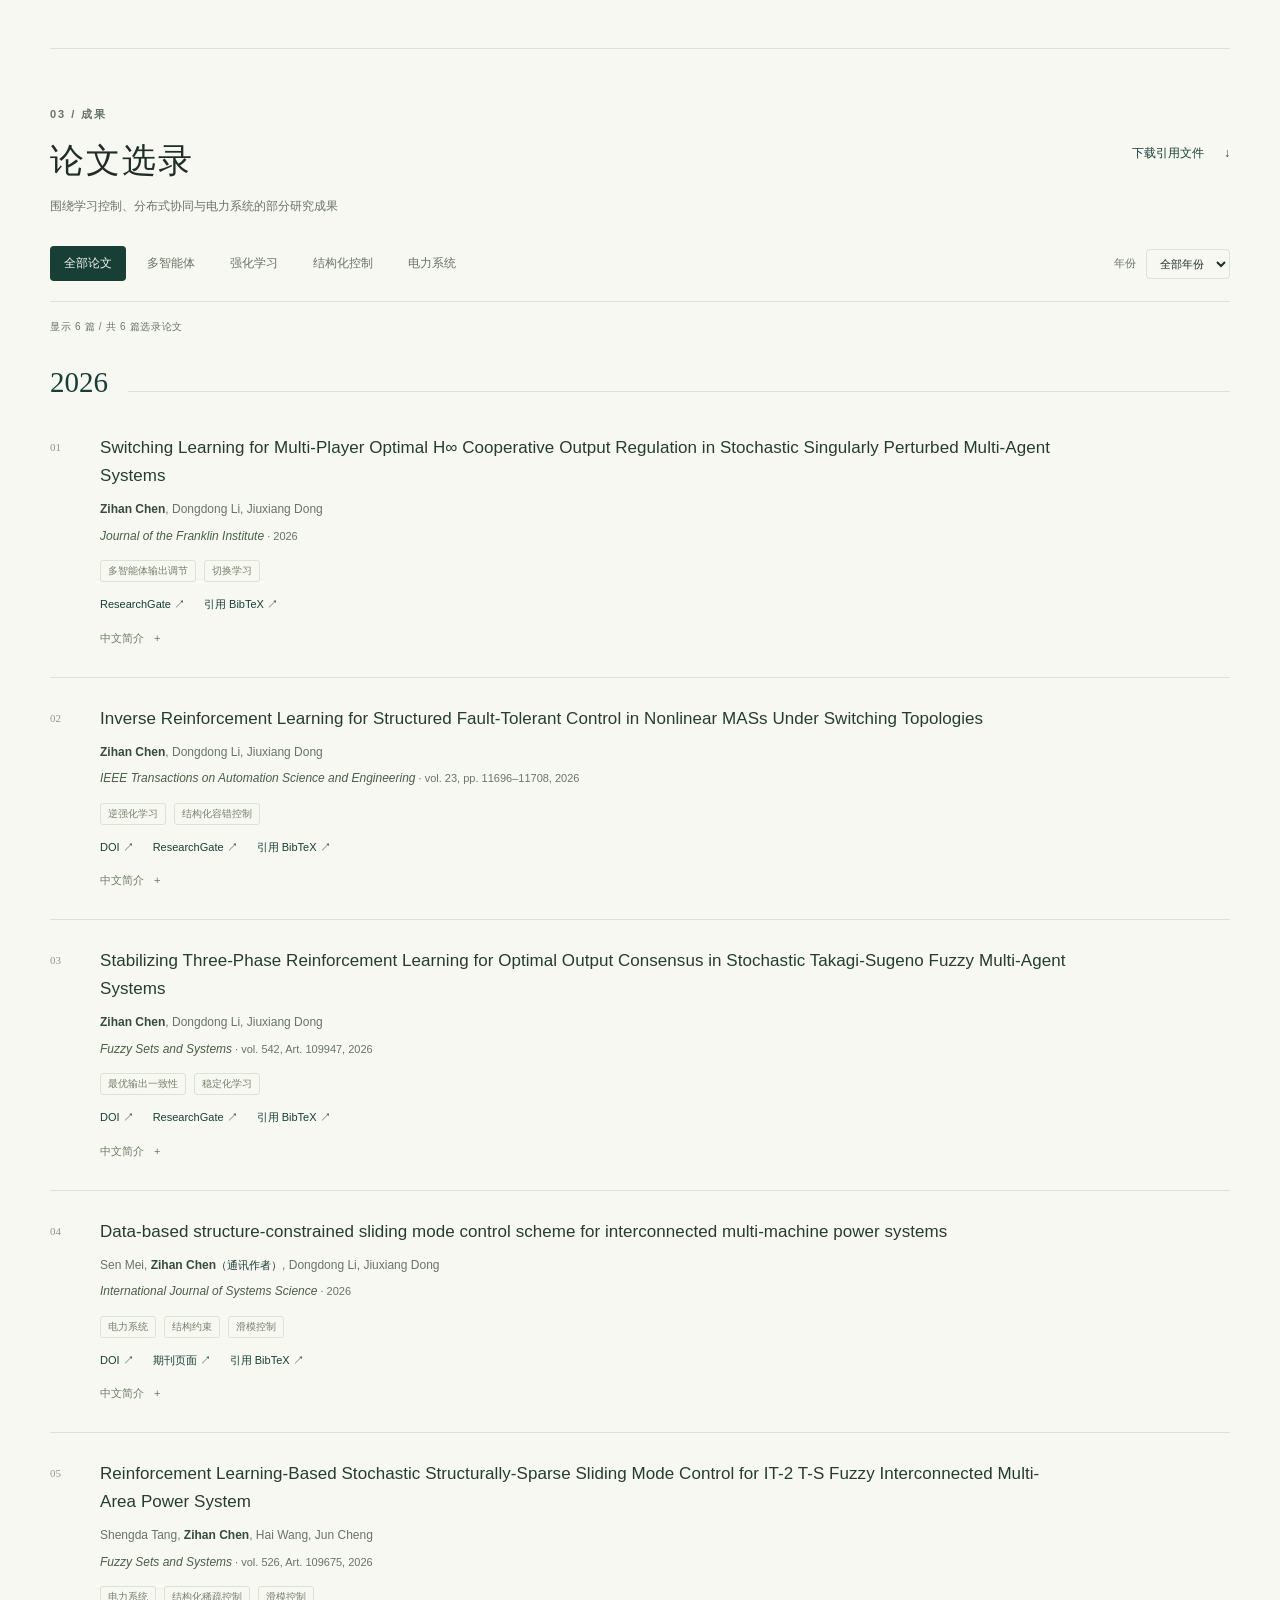
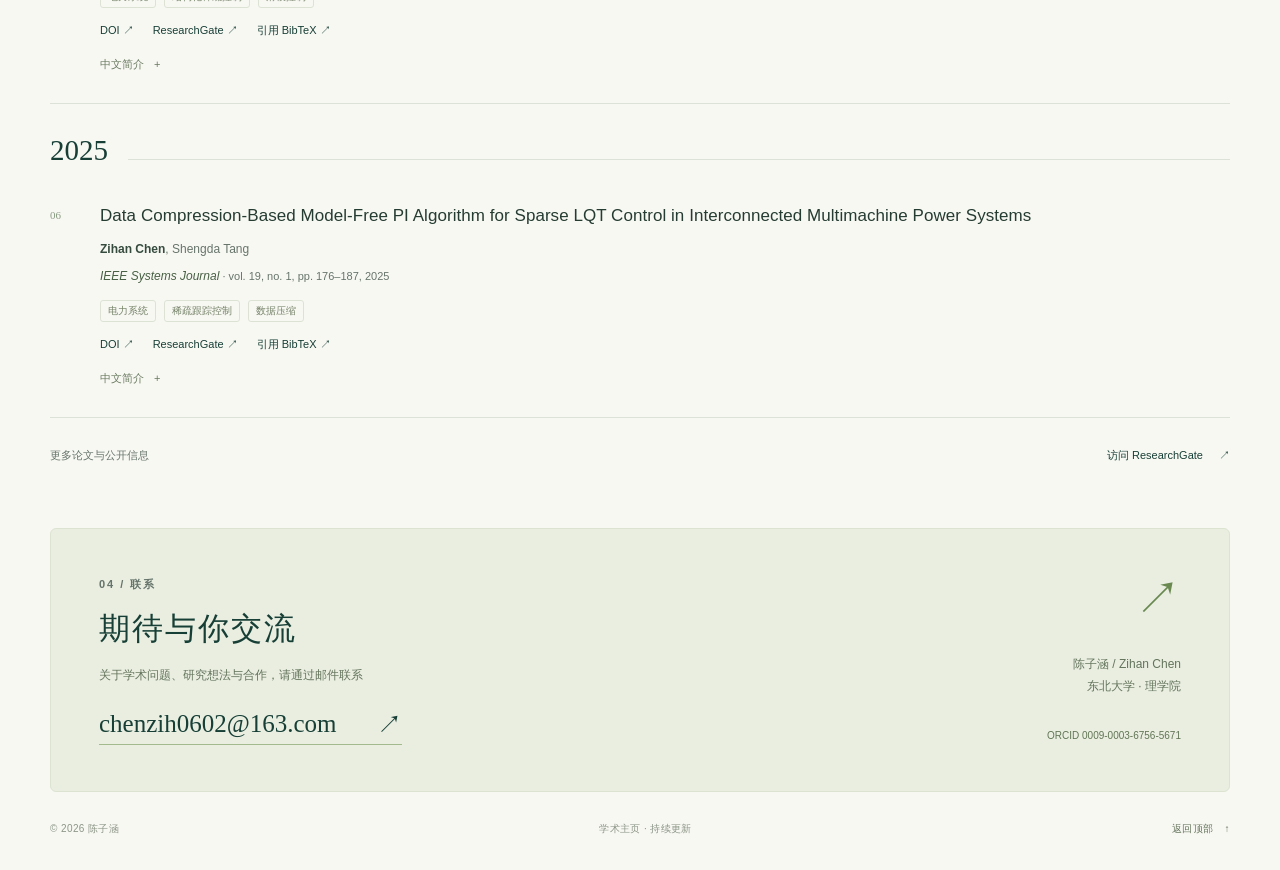
==== commit 959ab1fe: "Refine research illustration, profile wording and corresponding-author credit" ====
--- a/index.html
+++ b/index.html
@@ -4,7 +4,7 @@
   <meta charset="utf-8">
   <meta name="viewport" content="width=device-width, initial-scale=1">
   <meta name="theme-color" content="#173f36">
-  <meta name="description" content="陈子涵，东北大学理学院博士研究生。研究方向包括多智能体输出调节、强化学习算法、最优控制、结构化分布式控制与电力系统。">
+  <meta name="description" content="陈子涵，东北大学理学院博士研究生，研究方向包括多智能体输出调节、强化学习算法、最优控制、结构化分布式控制与电力系统">
   <meta property="og:title" content="陈子涵 Zihan Chen · 学术主页">
   <meta property="og:description" content="多智能体输出调节 · 强化学习算法 · 最优控制 · 结构化分布式控制 · 电力系统">
   <meta property="og:type" content="website">
@@ -36,64 +36,114 @@
           <div><h1 id="hero-name">陈子涵<span lang="en">Zihan Chen</span></h1><p class="role">博士研究生</p></div>
           <img class="hero-portrait" src="assets/zihan-chen-portrait.png" alt="陈子涵近照" width="1130" height="1392" fetchpriority="high" decoding="async">
         </div>
-        <p class="hero-statement">探索复杂系统中的<br>学习、协同与最优控制<span class="accent-period">。</span></p>
-        <p class="hero-description">围绕多智能体系统与电力系统，研究强化学习算法、输出调节及结构化分布式控制。</p>
+        <p class="hero-statement">探索复杂系统中的<br>学习、协同与最优控制</p>
+        <p class="hero-description">围绕多智能体系统与电力系统，研究强化学习算法、输出调节及结构化分布式控制</p>
         <div class="hero-actions"><a class="button button-primary" href="#publications">浏览学术论文 <span aria-hidden="true">↗</span></a><a class="text-link" href="mailto:chenzih0602@163.com">邮件联系 <span aria-hidden="true">↗</span></a></div>
         <div class="profile-links" aria-label="学术与代码档案"><a href="https://orcid.org/0009-0003-6756-5671" target="_blank" rel="noopener noreferrer"><span class="orcid-mark" aria-hidden="true">iD</span> ORCID <span aria-hidden="true">↗</span></a><a href="https://www.researchgate.net/profile/Zihan-Chen-82" target="_blank" rel="noopener noreferrer">ResearchGate <span aria-hidden="true">↗</span></a><a href="https://github.com/Leehom12123" target="_blank" rel="noopener noreferrer">GitHub <span aria-hidden="true">↗</span></a></div>
       </div>
       <div class="hero-art">
-        <div class="art-heading"><span class="art-square" aria-hidden="true"></span><span>从个体学习，到系统协同</span><span class="art-index" aria-hidden="true">协同网络</span></div>
-        <svg class="network-art" viewBox="0 0 480 410" role="img" aria-labelledby="network-title network-description">
-          <title id="network-title">多智能体与分布式控制网络示意</title>
-          <desc id="network-description">多个相互连接的智能体围绕系统中心协同，底部曲线表示不同响应逐渐趋于一致。这是研究主题示意图。</desc>
-          <defs>
-            <pattern id="grid" width="24" height="24" patternUnits="userSpaceOnUse"><circle cx="1" cy="1" r="0.8" fill="#b2c7ba" opacity=".25"/></pattern>
-            <radialGradient id="halo"><stop stop-color="#b7d692" stop-opacity=".13"/><stop offset="1" stop-color="#b7d692" stop-opacity="0"/></radialGradient>
-          </defs>
-          <rect width="480" height="410" fill="url(#grid)"/>
-          <circle cx="245" cy="175" r="162" fill="url(#halo)"/>
-          <g fill="none" stroke="#a8c3b4" stroke-width="1"><ellipse cx="243" cy="172" rx="161" ry="98" stroke-dasharray="3 7" opacity=".4" transform="rotate(-25 243 172)"/><circle cx="243" cy="172" r="128" opacity=".16"/><path d="M111 104 243 172 341 76 369 225 243 172 178 272 111 104 369 225M341 76 178 272" opacity=".5"/></g>
-          <g fill="none" stroke="#c7db98" stroke-width="1.4"><path d="M111 104 243 172 369 225"/><path d="M341 76 243 172 178 272" opacity=".75"/></g>
-          <g class="center-node"><circle cx="243" cy="172" r="45" fill="#244d42" stroke="#b5ca9d" stroke-opacity=".35"/><circle cx="243" cy="172" r="34" fill="#c7db98"/><path d="M231 171h24m-12-12v24" stroke="#173f36" stroke-width="1.5"/><circle cx="243" cy="172" r="11" fill="none" stroke="#173f36" stroke-width="1.5"/></g>
-          <g fill="#173f36" stroke="#bed2c5" stroke-width="1.3"><circle cx="111" cy="104" r="21"/><circle cx="341" cy="76" r="19"/><circle cx="369" cy="225" r="23"/><circle cx="178" cy="272" r="20"/></g>
-          <g fill="#c7db98"><circle cx="111" cy="104" r="4"/><circle cx="341" cy="76" r="4"/><circle cx="369" cy="225" r="4"/><circle cx="178" cy="272" r="4"/></g>
-          <g fill="#e3ede7" font-size="12" font-family="Microsoft YaHei, sans-serif"><text x="61" y="63">多智能体</text><text x="324" y="39">强化学习</text><text x="383" y="271" text-anchor="middle">分布式控制</text><text x="110" y="300">最优控制</text></g>
-          <g transform="translate(66 331)" fill="none"><path d="M0 0v48h350" stroke="#9ebcac" stroke-opacity=".35"/><path d="M0 9C25 67 40-10 66 29s31 3 60 8 30 0 58 1h166" stroke="#c7db98" stroke-width="1.6"/><path d="M0 34c28-72 41 27 67-9s34 21 59 13 30 1 58 0h166" stroke="#9bbdbb" stroke-width="1.4"/><path d="M0 44c27-38 48 11 72-8s29 6 55 2h223" stroke="#f0eee2" stroke-opacity=".65" stroke-width="1.3"/></g>
-        </svg>
+        <div class="art-heading"><span class="art-square" aria-hidden="true"></span><span>从学习控制，到系统协同</span><span class="art-index" aria-hidden="true">研究图景</span></div>
+        <svg xmlns="http://www.w3.org/2000/svg" class="network-art" viewBox="0 0 480 446" role="img" aria-labelledby="network-title network-description">
+  <title id="network-title">互联电力系统与多智能体协同网络</title>
+  <desc id="network-description">上半部以风机、输电塔、光伏建筑与用电设施表现互联电力系统，下半部以相互通信的移动智能体表现分布式协同控制</desc>
+  <defs>
+    <pattern id="research-grid" width="24" height="24" patternUnits="userSpaceOnUse"><circle cx="1" cy="1" r=".7" fill="#b2c7ba" opacity=".15"/></pattern>
+    <radialGradient id="research-halo"><stop stop-color="#b7d692" stop-opacity=".14"/><stop offset="1" stop-color="#b7d692" stop-opacity="0"/></radialGradient>
+    <linearGradient id="research-island" x2="0" y2="1"><stop stop-color="#355e4c"/><stop offset="1" stop-color="#24493e"/></linearGradient>
+    <linearGradient id="research-roof" x2="1" y2="1"><stop stop-color="#d4dfad"/><stop offset="1" stop-color="#a9c784"/></linearGradient>
+    <g id="research-tree"><path d="M0 4V18" stroke="#829b73" stroke-width="2"/><path d="M-8 8 0-10 8 8Z" fill="#7b9b68"/><path d="M-6 0 0-15 6 0Z" fill="#a2b986"/></g>
+    <g id="research-agent">
+      <ellipse cy="17" rx="20" ry="5" fill="#102f29" opacity=".6"/>
+      <path d="M-8 9V15M8 9V15" stroke="#c2d2bb" stroke-width="5" stroke-linecap="round"/>
+      <rect x="-17" y="-13" width="34" height="27" rx="9" fill="#335d4c" stroke="#b5c9ad" stroke-width="1.3"/>
+      <rect x="-12" y="-8" width="24" height="11" rx="4" fill="#163c33"/>
+      <circle cx="-5" cy="-2" r="2" fill="#d4dfa8"/><circle cx="5" cy="-2" r="2" fill="#d4dfa8"/>
+      <path d="M-4 8H4M0-14V-21" stroke="#b6c9a7" stroke-width="1.5" stroke-linecap="round"/><circle cy="-23" r="3" fill="#d4dfa8"/>
+    </g>
+  </defs>
+  <rect width="480" height="446" fill="url(#research-grid)"/>
+  <ellipse cx="252" cy="159" rx="224" ry="138" fill="url(#research-halo)"/>
+  <g font-family="Microsoft YaHei, PingFang SC, sans-serif">
+    <circle cx="23" cy="27" r="3" fill="#c7db98"/>
+    <text x="37" y="32" fill="#edf0dc" font-size="15" letter-spacing="1">互联电力系统</text>
+    <text x="459" y="31" fill="#a6bca8" font-size="11" text-anchor="end">负载频率控制 · H∞ 控制</text>
+  </g>
+  <g fill="none" stroke="#adc2ac" stroke-width="1.2" opacity=".45"><path d="M142 58c3-7 13-8 18-2 8-4 16 0 17 7h-43"/><path d="M342 53c3-6 10-7 15-3 7-4 14 0 15 6h-37"/></g>
+  <g transform="translate(420 66)" fill="none" stroke="#d2d9a2"><circle r="10" fill="#d2d9a2" fill-opacity=".1"/><path d="M0-18V-15M0 15V18M-18 0H-15M15 0H18M-13-13-11-11M11 11 13 13M-13 13-11 11M11-11 13-13" stroke-linecap="round"/></g>
+  <path d="M28 195 241 129 455 193 243 257Z" fill="#12382f"/>
+  <path d="M28 186 241 120 455 184 243 249Z" fill="url(#research-island)" stroke="#698569" stroke-opacity=".35"/>
+  <path d="m64 192 172-52 175 52-170 48Z" fill="none" stroke="#6e8b72" stroke-opacity=".35"/>
+  <path d="M116 208 242 169 371 208" fill="none" stroke="#a4b795" stroke-opacity=".4" stroke-dasharray="4 5"/>
+  <g stroke="#bdd0b6" stroke-linecap="round" stroke-linejoin="round">
+    <g transform="translate(85 117)"><path d="M0 0V66" stroke-width="3"/><path d="M0-2 0-34M-2 1-29 18M2 1 28 17" stroke-width="3.5"/><circle r="4.5" fill="#d0dca8" stroke="#173f36" stroke-width="1.5"/></g>
+    <g transform="translate(132 100)"><path d="M0 0V63" stroke-width="2.4"/><path d="M0-2 0-28M-2 1-25 15M2 1 23 14" stroke-width="3"/><circle r="4" fill="#d0dca8" stroke="#173f36" stroke-width="1.5"/></g>
+  </g>
+  <g transform="translate(168 163)">
+    <path d="M-28 5 0 16 0 49-28 37Z" fill="#a3b89a"/><path d="M0 16 30 6 30 38 0 49Z" fill="#789b80"/>
+    <path d="M-33 5-5-13 33 4 0 17Z" fill="url(#research-roof)"/>
+    <path d="m-21 3 16-10 24 11-17 8Z" fill="#315d55" stroke="#d9dfb6" stroke-width=".7"/>
+    <path d="m-13-2 24 11M-5-7 24 6M-9 8 8-2" fill="none" stroke="#8fb2a0" stroke-width=".6"/>
+    <path d="M-20 20-12 23-12 33-20 30Z" fill="#e6d9a2"/><path d="M10 25 18 22V35L10 38Z" fill="#cbd8b7"/>
+  </g>
+  <g transform="translate(259 75)" fill="none" stroke="#bfd0af" stroke-width="1.5" stroke-linejoin="round">
+    <path d="M0 0-24 113M0 0 24 113M-8 36 15 66-17 85 24 113M8 36-15 66 17 85-24 113M-8 36H8M-15 66H15M-19 91H19"/>
+    <path d="M-19 25H19M-26 45H26M-34 65H34" stroke-width="2.4"/>
+    <path d="M-19 25V33M19 25V33M-26 45V53M26 45V53M-34 65V73M34 65V73" stroke="#d1dca4" stroke-width="3"/>
+  </g>
+  <g fill="none" stroke="#bacead" stroke-width="1" opacity=".6"><path d="M225 148Q180 164 132 143M293 148Q326 163 363 139M233 120Q185 138 132 122M285 120Q324 142 360 115"/></g>
+  <g transform="translate(356 146)">
+    <path d="M-29-8-21-11-21 23-29 26Z" fill="#b6c8af"/><path d="M-21-11-15-8-15 26-21 23Z" fill="#799b80"/>
+    <path d="M-27-10-20-13-13-9-20-6Z" fill="#d1dcb9"/>
+    <path d="M-31 23 3 9 35 24 0 39Z" fill="#d0dab4"/>
+    <path d="M-31 23 0 39V66L-31 51Z" fill="#9cb498"/><path d="M0 39 35 24V52L0 66Z" fill="#73957b"/>
+    <path d="M-23 37-16 40V48L-23 45ZM-12 42-5 45V53L-12 50Z" fill="#e6d9a2"/>
+    <path d="M9 43 16 40V49L9 52ZM23 37 29 34V43L23 46Z" fill="#d6dfbd"/>
+    <path d="m-14 21 17-6 14 6-17 7Z" fill="#315d55" stroke="#e0e5c5" stroke-width=".7"/><path d="m-5 18 16 7M3 15 0 28" stroke="#98b5a2" stroke-width=".6"/>
+  </g>
+  <use href="#research-tree" transform="translate(54 196) scale(.75)"/><use href="#research-tree" transform="translate(207 222) scale(.65)"/><use href="#research-tree" transform="translate(416 188) scale(.8)"/>
+  <g fill="none" stroke="#b7c99e" opacity=".5"><path d="M241 255V277" stroke-dasharray="3 5"/><path d="m237 272 4 5 4-5"/></g>
+  <g font-family="Microsoft YaHei, PingFang SC, sans-serif"><text x="23" y="284" fill="#edf0dc" font-size="15" letter-spacing="1">多智能体网络</text><text x="458" y="284" fill="#a6bca8" font-size="11" text-anchor="end">策略迭代 · 分布式协同</text></g>
+  <ellipse cx="244" cy="369" rx="181" ry="65" fill="url(#research-halo)"/>
+  <g fill="none" stroke="#94b69d" stroke-width="1.2" opacity=".5"><path d="M70 350 176 321 368 328 410 399 151 407 70 350M176 321 151 407M368 328 151 407" stroke-dasharray="4 6"/><path d="M70 350 241 365 368 328M176 321 241 365 410 399M241 365 151 407"/></g>
+  <g fill="none" stroke="#c9dba4" stroke-width="1.6"><path d="M70 350 241 365 368 328M176 321 241 365 151 407"/></g>
+  <g fill="#d3dfa9"><circle cx="117" cy="354" r="2.5"/><circle cx="305" cy="346" r="2.5"/><circle cx="195" cy="386" r="2.5"/></g>
+  <g transform="translate(241 365)"><circle r="33" fill="#315a48" stroke="#7b9b73" stroke-opacity=".5"/><circle r="24" fill="#c7db98"/><g fill="none" stroke="#264f3c" stroke-width="1.6"><rect x="-10" y="-10" width="20" height="20" rx="4"/><path d="M-16-5H-10M-16 5H-10M10-5H16M10 5H16M-5-16V-10M5-16V-10M-5 10V16M5 10V16"/><path d="m-5 0 4 4 7-8"/></g></g>
+  <use href="#research-agent" transform="translate(70 350)"/><use href="#research-agent" transform="translate(176 321) scale(.9)"/><use href="#research-agent" transform="translate(368 328)"/><use href="#research-agent" transform="translate(410 399) scale(.9)"/><use href="#research-agent" transform="translate(151 407)"/>
+</svg>
         <div class="art-footer"><span>学习 <span aria-hidden="true">→</span> 优化 <span aria-hidden="true">→</span> 协同</span><span>研究主题示意</span></div>
       </div>
     </section>
 
     <section class="about-section section wrap" id="about" aria-labelledby="about-title">
       <div class="section-heading"><p class="section-index">01 / 简介</p><h2 id="about-title">关于我</h2></div>
-      <div class="about-content"><p class="about-lead">我是陈子涵，目前就读于<strong>东北大学理学院</strong>，攻读博士学位。</p><p>我的主要研究内容包括多智能体输出调节、强化学习算法、最优控制、结构化分布式控制与电力系统。研究关注系统动力学、信息交互结构与控制性能之间的联系，以及在模型信息有限时的控制策略设计。</p><p>欢迎就相关理论问题、算法设计与应用研究交流。</p></div>
+      <div class="about-content"><p class="about-lead">我是陈子涵，目前就读于<strong>东北大学理学院</strong>，攻读博士学位</p><p>我的主要研究内容包括多智能体输出调节、强化学习算法、最优控制、结构化分布式控制与电力系统</p><p>研究关注具有松弛初始条件的策略迭代算法，多区域电力系统的负载频率控制，以及 H∞ 控制设计</p><p>欢迎就相关理论问题、算法设计与应用研究交流</p></div>
     </section>
 
     <section class="research-section section wrap" id="research" aria-labelledby="research-title">
-      <div class="section-heading"><p class="section-index">02 / 研究</p><h2 id="research-title">研究方向</h2><p class="section-note">以控制理论为基础，连接学习算法与系统应用。</p></div>
+      <div class="section-heading"><p class="section-index">02 / 研究</p><h2 id="research-title">研究方向</h2><p class="section-note">以控制理论为基础，连接学习算法与系统应用</p></div>
       <div class="research-list">
-        <article class="research-row"><span class="research-number">01</span><h3>多智能体输出调节</h3><p>面向多智能体系统的协同跟踪、输出调节与一致性问题。</p><span class="research-arrow" aria-hidden="true">↗</span></article>
-        <article class="research-row"><span class="research-number">02</span><h3>强化学习算法</h3><p>模型信息有限条件下的学习控制、策略迭代与稳定性分析。</p><span class="research-arrow" aria-hidden="true">↗</span></article>
-        <article class="research-row"><span class="research-number">03</span><h3>最优控制</h3><p>兼顾系统稳定性与性能指标的反馈策略设计。</p><span class="research-arrow" aria-hidden="true">↗</span></article>
-        <article class="research-row"><span class="research-number">04</span><h3>结构化分布式控制</h3><p>通信结构约束下的控制器设计、可解性与性能分析。</p><span class="research-arrow" aria-hidden="true">↗</span></article>
-        <article class="research-row"><span class="research-number">05</span><h3>电力系统</h3><p>互联电力系统中的分布式优化、跟踪控制与鲁棒控制。</p><span class="research-arrow" aria-hidden="true">↗</span></article>
+        <article class="research-row"><span class="research-number">01</span><h3>多智能体输出调节</h3><p>面向多智能体系统的协同跟踪、输出调节与一致性问题</p><span class="research-arrow" aria-hidden="true">↗</span></article>
+        <article class="research-row"><span class="research-number">02</span><h3>强化学习算法</h3><p>模型信息有限条件下的学习控制、策略迭代与稳定性分析</p><span class="research-arrow" aria-hidden="true">↗</span></article>
+        <article class="research-row"><span class="research-number">03</span><h3>最优控制</h3><p>兼顾系统稳定性与二次性能指标的反馈策略设计</p><span class="research-arrow" aria-hidden="true">↗</span></article>
+        <article class="research-row"><span class="research-number">04</span><h3>结构化分布式控制</h3><p>通信结构约束下的控制器设计、可解性与性能分析</p><span class="research-arrow" aria-hidden="true">↗</span></article>
+        <article class="research-row"><span class="research-number">05</span><h3>电力系统</h3><p>互联电力系统中的分布式优化、跟踪控制与鲁棒控制</p><span class="research-arrow" aria-hidden="true">↗</span></article>
       </div>
     </section>
 
     <section class="publications-section section wrap" id="publications" aria-labelledby="publications-title">
-      <div class="publications-heading"><div><p class="section-index">03 / 成果</p><h2 id="publications-title">论文选录<span class="heading-dot" aria-hidden="true">.</span></h2><p class="section-note">围绕学习控制、分布式协同与电力系统的部分研究成果。</p></div><a class="text-link bibliography-download" href="publications.bib" download>下载引用文件 <span aria-hidden="true">↓</span></a></div>
+      <div class="publications-heading"><div><p class="section-index">03 / 成果</p><h2 id="publications-title">论文选录</h2><p class="section-note">围绕学习控制、分布式协同与电力系统的部分研究成果</p></div><a class="text-link bibliography-download" href="publications.bib" download>下载引用文件 <span aria-hidden="true">↓</span></a></div>
       <div class="publication-tools" hidden>
         <div class="filter-list" role="group" aria-label="按研究主题筛选"><button class="filter-button active" data-filter="all" aria-pressed="true">全部论文</button><button class="filter-button" data-filter="multiagent" aria-pressed="false">多智能体</button><button class="filter-button" data-filter="learning" aria-pressed="false">强化学习</button><button class="filter-button" data-filter="structured" aria-pressed="false">结构化控制</button><button class="filter-button" data-filter="power" aria-pressed="false">电力系统</button></div>
         <label class="year-select-label"><span>年份</span><select id="year-filter" aria-label="按发表年份筛选"><option value="all">全部年份</option><option value="2026">2026</option><option value="2025">2025</option></select></label>
       </div>
       <p class="result-count" id="result-count" role="status" aria-live="polite"></p>
       <div id="publication-list" class="publication-list"></div>
-      <p id="empty-state" class="empty-state" hidden>该主题与年份下暂无论文。请选择其他筛选条件。</p>
-      <noscript><p>请启用 JavaScript 以查看论文列表与筛选功能，也可直接浏览 <a href="https://www.researchgate.net/profile/Zihan-Chen-82/research">ResearchGate 论文列表</a>或下载 <a href="publications.bib">BibTeX 文件</a>。</p></noscript>
+      <p id="empty-state" class="empty-state" hidden>该主题与年份下暂无论文。请选择其他筛选条件</p>
+      <noscript><p>请启用 JavaScript 以查看论文列表与筛选功能，也可直接浏览 <a href="https://www.researchgate.net/profile/Zihan-Chen-82/research">ResearchGate 论文列表</a>或下载 <a href="publications.bib">BibTeX 文件</a></p></noscript>
       <div class="publications-bottom"><p>更多论文与公开信息</p><a href="https://www.researchgate.net/profile/Zihan-Chen-82/research" target="_blank" rel="noopener noreferrer">访问 ResearchGate <span aria-hidden="true">↗</span></a></div>
     </section>
 
-    <section class="contact-section wrap" id="contact" aria-labelledby="contact-title"><div><p class="section-index">04 / 联系</p><h2 id="contact-title">期待与你交流。</h2><p>关于学术问题、研究想法与合作，请通过邮件联系。</p><a class="contact-email" href="mailto:chenzih0602@163.com">chenzih0602@163.com <span aria-hidden="true">↗</span></a></div><div class="contact-aside"><span class="contact-symbol" aria-hidden="true">↗</span><p>陈子涵 / Zihan Chen<br>东北大学 · 理学院</p><a href="https://orcid.org/0009-0003-6756-5671" target="_blank" rel="noopener noreferrer">ORCID 0009-0003-6756-5671</a></div></section>
+    <section class="contact-section wrap" id="contact" aria-labelledby="contact-title"><div><p class="section-index">04 / 联系</p><h2 id="contact-title">期待与你交流</h2><p>关于学术问题、研究想法与合作，请通过邮件联系</p><a class="contact-email" href="mailto:chenzih0602@163.com">chenzih0602@163.com <span aria-hidden="true">↗</span></a></div><div class="contact-aside"><span class="contact-symbol" aria-hidden="true">↗</span><p>陈子涵 / Zihan Chen<br>东北大学 · 理学院</p><a href="https://orcid.org/0009-0003-6756-5671" target="_blank" rel="noopener noreferrer">ORCID 0009-0003-6756-5671</a></div></section>
   </main>
 
   <footer class="site-footer wrap"><p>© <span id="copyright-year">2026</span> 陈子涵</p><span>学术主页 · 持续更新</span><a href="#home">返回顶部 <span aria-hidden="true">↑</span></a></footer>
--- a/styles.css
+++ b/styles.css
@@ -1,5 +1,5 @@
 :root{--paper:#f8f8f3;--white:#fff;--ink:#202e29;--muted:#66746b;--green:#173f36;--green-soft:#e8ede4;--line:#dce2d7;--lime:#c7db98;--sans:"PingFang SC","Microsoft YaHei","Noto Sans CJK SC",Arial,sans-serif;--serif:"Noto Serif CJK SC","Source Han Serif SC","Songti SC",SimSun,serif}
-*{box-sizing:border-box}html{scroll-behavior:smooth;scroll-padding-top:110px}body{margin:0;background:var(--paper);color:var(--ink);font-family:var(--sans);font-size:15px;line-height:1.8;-webkit-font-smoothing:antialiased}body:has(dialog[open]){overflow:hidden}a{color:inherit;text-decoration:none}button,select{font:inherit}button,a,select{-webkit-tap-highlight-color:transparent}button{cursor:pointer}a,button,select{touch-action:manipulation}button:focus-visible,a:focus-visible,select:focus-visible,summary:focus-visible,pre:focus-visible{outline:2px solid #5c804b;outline-offset:5px}::selection{color:var(--green);background:#d8e4be}h1,h2,h3,h4,p{margin:0}button{color:inherit}button:disabled{cursor:default}svg{display:block}strong{font-weight:600}.wrap{width:min(1180px,calc(100% - 96px));margin-inline:auto}.skip-link{position:fixed;left:16px;top:-70px;z-index:100;background:var(--green);color:#fff;padding:10px 18px}.skip-link:focus{top:12px}.site-header{position:sticky;top:0;z-index:20;background:rgba(248,248,243,.94);border-bottom:1px solid rgba(220,226,215,.85);backdrop-filter:blur(16px)}.header-inner{height:92px;display:flex;align-items:center;justify-content:space-between}.wordmark{display:flex;align-items:center;gap:16px}.wordmark-symbol{font-family:Georgia,serif;color:var(--green);font-size:29px;font-weight:700;letter-spacing:-2px}.wordmark-symbol>span{font-size:31px;color:#7e9672;padding-inline:3px}.wordmark-name{font-size:14px;font-weight:600;line-height:1.4}.wordmark-name>span{display:block;font-weight:400;font-size:10px;letter-spacing:2.4px;color:var(--muted);margin-top:3px}.main-nav{display:flex;align-items:center;gap:34px}.main-nav>a{font-size:13px;color:#526157;transition:color .2s}.main-nav>a:hover,.main-nav>a.is-active{color:var(--green)}.main-nav .nav-contact{padding:9px 16px;border:1px solid #b4c0ae;border-radius:4px;color:var(--green)}.nav-contact span{margin-left:18px}.menu-toggle{display:none}.hero{padding-top:74px;padding-bottom:81px;display:grid;grid-template-columns:1.05fr 1fr;gap:76px;align-items:center}.eyebrow,.section-index{font-size:11px;font-weight:600;letter-spacing:2px;color:var(--muted)}.eyebrow{display:flex;align-items:center;gap:10px}.live-dot{width:6px;height:6px;border-radius:50%;background:#729855;box-shadow:0 0 0 4px #e5ebdc}h1{font-family:var(--serif);font-size:72px;line-height:1.15;letter-spacing:6px;font-weight:600;color:var(--green);margin-top:26px}h1>span{display:block;font-family:Georgia,"Times New Roman",serif;letter-spacing:1px;font-size:26px;font-weight:400;line-height:1.3;margin-top:13px}.role{font-size:12px;color:var(--muted);letter-spacing:3px;margin-top:13px}.hero-statement{font-size:26px;line-height:1.65;letter-spacing:1px;margin-top:29px;font-weight:500}.accent-period{color:#749058}.hero-description{font-size:13px;line-height:1.9;color:var(--muted);max-width:390px;margin-top:15px}.hero-actions{display:flex;gap:28px;align-items:center;margin-top:30px}.button{display:inline-flex;align-items:center;justify-content:center;gap:26px;border:1px solid transparent;padding:11px 19px;border-radius:4px;font-size:13px;line-height:1.8;transition:background .2s,transform .2s}.button:hover{transform:translateY(-2px)}.button-primary{background:var(--green);color:var(--paper)}.button-primary:hover{background:#29574a}.text-link{font-size:12px;font-weight:500;display:inline-flex;gap:20px;align-items:center}.text-link:hover{text-decoration:underline;text-underline-offset:5px}.profile-links{display:flex;align-items:center;gap:23px;margin-top:30px;color:var(--muted);font-size:11px}.profile-links a{display:flex;align-items:center;gap:6px}.profile-links a:hover{color:var(--green)}.orcid-mark{font-family:Arial,sans-serif;font-size:10px;border:1px solid #839d5c;border-radius:50%;width:17px;height:17px;display:inline-flex;align-items:center;justify-content:center;color:#5e7c3d;line-height:1}.hero-art{background:var(--green);color:#dce5db;border-radius:8px;position:relative;padding:24px 25px 19px;overflow:hidden;box-shadow:0 18px 40px -25px #173f3655}.art-heading{display:flex;align-items:center;gap:9px;font-size:11px;letter-spacing:1px}.art-square{width:6px;height:6px;border:1px solid var(--lime)}.art-index{margin-left:auto;color:#a0b6a8;font-family:Georgia,serif;font-size:11px;letter-spacing:1px}.network-art{width:calc(100% + 20px);height:auto;margin:10px -10px 6px}.art-footer{border-top:1px solid #64827366;padding-top:16px;display:flex;justify-content:space-between;font-size:10px;color:#b4c7b7;letter-spacing:1px}.art-footer>span:first-child{display:flex;gap:15px}.art-footer>span:last-child{color:#98b2a0;font-size:9px}.section{border-top:1px solid var(--line);padding-top:57px;padding-bottom:60px}.section h2,.contact-section h2{font-size:30px;letter-spacing:2px;line-height:1.5;font-weight:500;margin-top:10px}.section-note{color:var(--muted);font-size:12px;line-height:1.9;margin-top:14px}.about-section,.research-section{display:grid;grid-template-columns:250px minmax(0,1fr);gap:70px}.about-content{color:#58665c;padding-top:5px;font-size:14px;line-height:2.1;max-width:760px}.about-content p+p{margin-top:15px}.about-content .about-lead{font-size:17px;color:var(--ink);line-height:1.9}.research-section{padding-bottom:64px}.research-list{margin-top:0}.research-row{display:grid;grid-template-columns:24px 1fr 20px;gap:0 17px;align-items:center;border-bottom:1px solid var(--line);padding:17px 0}.research-row:first-child{padding-top:0}.research-row:last-child{border-bottom:0;padding-bottom:0}.research-number{color:#8b9c81;font-size:10px;grid-row:1 / 3;align-self:start;padding-top:4px;font-family:Georgia,serif}.research-row h3{font-size:16px;font-weight:500;letter-spacing:.5px;line-height:1.5}.research-row p{grid-column:2;font-size:12px;color:var(--muted);margin-top:5px;line-height:1.9}.research-arrow{grid-column:3;grid-row:1 / 3;font-size:21px;color:#90a078}.publications-section{padding-top:56px}.publications-heading{display:flex;align-items:flex-start;justify-content:space-between}.publications-heading h2{font-size:34px}.heading-dot{color:#7a965b;font-family:Georgia,serif;margin-left:3px}.publications-heading .section-note{margin-top:9px}.bibliography-download{margin-top:38px;color:var(--green)}.publication-tools{display:flex;gap:20px;justify-content:space-between;align-items:center;flex-wrap:wrap;margin-top:29px;padding-bottom:20px;border-bottom:1px solid var(--line)}[hidden]{display:none!important}.filter-list{display:flex;gap:7px;flex-wrap:wrap}.filter-button{border:1px solid transparent;background:transparent;padding:6px 13px;border-radius:4px;font-size:12px;color:#677363;line-height:1.7}.filter-button:hover{background:#ebefe5}.filter-button.active{background:var(--green);color:#f5f7f0}.year-select-label{display:flex;align-items:center;gap:10px;font-size:11px;color:var(--muted)}select{border:1px solid var(--line);color:var(--ink);font-size:11px;padding:7px 9px;border-radius:4px;background:transparent}.result-count{font-size:10px;letter-spacing:.7px;color:var(--muted);margin-top:16px}.publication-year{display:flex;align-items:baseline;gap:20px;margin-top:26px;margin-bottom:5px}.publication-year h3{font:normal 29px/1.4 Georgia,serif;color:var(--green)}.publication-year span{height:1px;background:var(--line);flex:1}.paper{display:grid;grid-template-columns:34px minmax(0,1fr);gap:16px;padding:27px 0 28px;border-bottom:1px solid var(--line)}.paper-index{font:11px/1.5 Georgia,serif;padding-top:5px;color:#8a9b82}.paper-title{font-family:Arial,var(--sans);font-size:17px;font-weight:500;line-height:1.65;letter-spacing:.05px;max-width:970px;color:#253c32}.paper-title a:hover{color:#5d7d43;text-decoration:underline;text-decoration-thickness:1px;text-underline-offset:4px}.paper-authors{font-family:Arial,var(--sans);font-size:12px;color:var(--muted);margin-top:9px;line-height:1.8}.paper-authors strong{font-weight:600;color:#354b3e}.paper-venue{font-family:Arial,var(--sans);font-size:12px;margin-top:4px;color:#486044;line-height:1.85}.paper-venue .venue-name{font-style:italic}.paper-venue .venue-detail{font-size:11px;color:var(--muted);font-style:normal}.paper-tags{display:flex;gap:8px;flex-wrap:wrap;margin-top:13px}.paper-tag{font-size:10px;padding:1px 7px;border:1px solid #dce3d4;border-radius:3px;color:#748267;line-height:1.8}.paper-actions{display:flex;align-items:center;gap:19px;margin-top:13px;font-size:11px;flex-wrap:wrap}.paper-actions>a,.paper-actions>button,.paper-summary summary{color:var(--green);border:0;background:none;padding:0;font:inherit;line-height:1.8}.paper-actions>a:hover,.paper-actions>button:hover{text-decoration:underline;text-underline-offset:4px}.paper-actions>button{font-size:11px}.paper-summary{margin-top:14px}.paper-summary summary{display:list-item;width:fit-content;cursor:pointer;font-size:11px;color:#6b7b61;list-style:none}.paper-summary summary::after{content:" +";padding-left:7px}.paper-summary[open] summary::after{content:" −"}.paper-summary p{font-size:12px;line-height:2;background:#eef1e8;border-left:2px solid #9bb280;padding:14px 18px;color:#62705d;margin-top:9px;max-width:880px}.empty-state{font-size:13px;padding:40px;color:var(--muted);text-align:center}.publications-bottom{display:flex;justify-content:space-between;align-items:center;margin-top:28px;font-size:11px;color:var(--muted)}.publications-bottom a{color:var(--green)}.publications-bottom a span{margin-left:13px}.contact-section{margin-top:3px;margin-bottom:0;background:#e9eee1;padding:46px 48px;display:flex;justify-content:space-between;align-items:center;border:1px solid #dce4d1;border-radius:6px;gap:30px}.contact-section h2{font-size:31px;margin-top:11px;color:var(--green)}.contact-section>div>p:not(.section-index){font-size:12px;color:#65745c;margin-top:12px}.contact-email{font-family:Georgia,"Times New Roman",serif;font-size:25px;line-height:1.6;display:inline-flex;align-items:center;gap:40px;margin-top:18px;color:var(--green);border-bottom:1px solid #a3b98e}.contact-email:hover{border-color:var(--green)}.contact-email>span{font-family:Arial,sans-serif;font-size:25px}.contact-aside{text-align:right;align-self:stretch;display:flex;flex-direction:column;align-items:flex-end;justify-content:space-between}.contact-symbol{font-family:Arial,sans-serif;font-size:46px;line-height:1;color:#6a8950}.contact-aside>p{line-height:1.9}.contact-aside>a{font-size:10px;color:#627555;margin-top:10px}.site-footer{padding:28px 0 32px;display:flex;justify-content:space-between;gap:16px;font-size:10px;color:#8b9586;letter-spacing:.4px}.site-footer a{color:#65745c}.site-footer a span{margin-left:8px}dialog{border:1px solid var(--line);background:var(--paper);color:var(--ink);border-radius:8px;max-width:760px;width:calc(100% - 36px);padding:27px;box-shadow:0 24px 80px #102c3240}dialog::backdrop{background:#17332788;backdrop-filter:blur(4px)}.dialog-header{display:flex;justify-content:space-between;align-items:flex-start}.dialog-header h2{font-family:Georgia,serif;font-weight:400;font-size:25px}.dialog-header .section-index{font-size:10px}.dialog-close{border:0;background:none;font:26px/1 Arial;color:var(--muted);width:32px;height:32px}.dialog-close:hover{color:var(--green)}#citation-content{font-family:Consolas,monospace;font-size:12px;line-height:1.8;background:#eaf0e5;padding:19px;border-radius:4px;overflow:auto;max-height:52vh;white-space:pre-wrap;overflow-wrap:anywhere;margin:20px 0}.dialog-footer{display:flex;align-items:center;justify-content:space-between;gap:15px}#copy-status{font-size:12px;color:var(--muted)}
+*{box-sizing:border-box}html{scroll-behavior:smooth;scroll-padding-top:110px}body{margin:0;background:var(--paper);color:var(--ink);font-family:var(--sans);font-size:15px;line-height:1.8;-webkit-font-smoothing:antialiased}body:has(dialog[open]){overflow:hidden}a{color:inherit;text-decoration:none}button,select{font:inherit}button,a,select{-webkit-tap-highlight-color:transparent}button{cursor:pointer}a,button,select{touch-action:manipulation}button:focus-visible,a:focus-visible,select:focus-visible,summary:focus-visible,pre:focus-visible{outline:2px solid #5c804b;outline-offset:5px}::selection{color:var(--green);background:#d8e4be}h1,h2,h3,h4,p{margin:0}button{color:inherit}button:disabled{cursor:default}svg{display:block}strong{font-weight:600}.wrap{width:min(1180px,calc(100% - 96px));margin-inline:auto}.skip-link{position:fixed;left:16px;top:-70px;z-index:100;background:var(--green);color:#fff;padding:10px 18px}.skip-link:focus{top:12px}.site-header{position:sticky;top:0;z-index:20;background:rgba(248,248,243,.94);border-bottom:1px solid rgba(220,226,215,.85);backdrop-filter:blur(16px)}.header-inner{height:92px;display:flex;align-items:center;justify-content:space-between}.wordmark{display:flex;align-items:center;gap:16px}.wordmark-symbol{font-family:Georgia,serif;color:var(--green);font-size:29px;font-weight:700;letter-spacing:-2px}.wordmark-symbol>span{font-size:31px;color:#7e9672;padding-inline:3px}.wordmark-name{font-size:14px;font-weight:600;line-height:1.4}.wordmark-name>span{display:block;font-weight:400;font-size:10px;letter-spacing:2.4px;color:var(--muted);margin-top:3px}.main-nav{display:flex;align-items:center;gap:34px}.main-nav>a{font-size:13px;color:#526157;transition:color .2s}.main-nav>a:hover,.main-nav>a.is-active{color:var(--green)}.main-nav .nav-contact{padding:9px 16px;border:1px solid #b4c0ae;border-radius:4px;color:var(--green)}.nav-contact span{margin-left:18px}.menu-toggle{display:none}.hero{padding-top:74px;padding-bottom:81px;display:grid;grid-template-columns:1.05fr 1fr;gap:76px;align-items:center}.eyebrow,.section-index{font-size:11px;font-weight:600;letter-spacing:2px;color:var(--muted)}.eyebrow{display:flex;align-items:center;gap:10px}.live-dot{width:6px;height:6px;border-radius:50%;background:#729855;box-shadow:0 0 0 4px #e5ebdc}h1{font-family:var(--serif);font-size:72px;line-height:1.15;letter-spacing:6px;font-weight:600;color:var(--green);margin-top:26px}h1>span{display:block;font-family:Georgia,"Times New Roman",serif;letter-spacing:1px;font-size:26px;font-weight:400;line-height:1.3;margin-top:13px}.role{font-size:12px;color:var(--muted);letter-spacing:3px;margin-top:13px}.hero-statement{font-size:26px;line-height:1.65;letter-spacing:1px;margin-top:29px;font-weight:500}.hero-description{font-size:13px;line-height:1.9;color:var(--muted);max-width:390px;margin-top:15px}.hero-actions{display:flex;gap:28px;align-items:center;margin-top:30px}.button{display:inline-flex;align-items:center;justify-content:center;gap:26px;border:1px solid transparent;padding:11px 19px;border-radius:4px;font-size:13px;line-height:1.8;transition:background .2s,transform .2s}.button:hover{transform:translateY(-2px)}.button-primary{background:var(--green);color:var(--paper)}.button-primary:hover{background:#29574a}.text-link{font-size:12px;font-weight:500;display:inline-flex;gap:20px;align-items:center}.text-link:hover{text-decoration:underline;text-underline-offset:5px}.profile-links{display:flex;align-items:center;gap:23px;margin-top:30px;color:var(--muted);font-size:11px}.profile-links a{display:flex;align-items:center;gap:6px}.profile-links a:hover{color:var(--green)}.orcid-mark{font-family:Arial,sans-serif;font-size:10px;border:1px solid #839d5c;border-radius:50%;width:17px;height:17px;display:inline-flex;align-items:center;justify-content:center;color:#5e7c3d;line-height:1}.hero-art{background:var(--green);color:#dce5db;border-radius:8px;position:relative;padding:24px 25px 19px;overflow:hidden;box-shadow:0 18px 40px -25px #173f3655}.art-heading{display:flex;align-items:center;gap:9px;font-size:11px;letter-spacing:1px}.art-square{width:6px;height:6px;border:1px solid var(--lime)}.art-index{margin-left:auto;color:#a0b6a8;font-family:Georgia,serif;font-size:11px;letter-spacing:1px}.network-art{width:calc(100% + 20px);height:auto;margin:10px -10px 6px}.art-footer{border-top:1px solid #64827366;padding-top:16px;display:flex;justify-content:space-between;font-size:10px;color:#b4c7b7;letter-spacing:1px}.art-footer>span:first-child{display:flex;gap:15px}.art-footer>span:last-child{color:#98b2a0;font-size:9px}.section{border-top:1px solid var(--line);padding-top:57px;padding-bottom:60px}.section h2,.contact-section h2{font-size:30px;letter-spacing:2px;line-height:1.5;font-weight:500;margin-top:10px}.section-note{color:var(--muted);font-size:12px;line-height:1.9;margin-top:14px}.about-section,.research-section{display:grid;grid-template-columns:250px minmax(0,1fr);gap:70px}.about-content{color:#58665c;padding-top:5px;font-size:14px;line-height:2.1;max-width:760px}.about-content p+p{margin-top:15px}.about-content .about-lead{font-size:17px;color:var(--ink);line-height:1.9}.research-section{padding-bottom:64px}.research-list{margin-top:0}.research-row{display:grid;grid-template-columns:24px 1fr 20px;gap:0 17px;align-items:center;border-bottom:1px solid var(--line);padding:17px 0}.research-row:first-child{padding-top:0}.research-row:last-child{border-bottom:0;padding-bottom:0}.research-number{color:#8b9c81;font-size:10px;grid-row:1 / 3;align-self:start;padding-top:4px;font-family:Georgia,serif}.research-row h3{font-size:16px;font-weight:500;letter-spacing:.5px;line-height:1.5}.research-row p{grid-column:2;font-size:12px;color:var(--muted);margin-top:5px;line-height:1.9}.research-arrow{grid-column:3;grid-row:1 / 3;font-size:21px;color:#90a078}.publications-section{padding-top:56px}.publications-heading{display:flex;align-items:flex-start;justify-content:space-between}.publications-heading h2{font-size:34px}.publications-heading .section-note{margin-top:9px}.bibliography-download{margin-top:38px;color:var(--green)}.publication-tools{display:flex;gap:20px;justify-content:space-between;align-items:center;flex-wrap:wrap;margin-top:29px;padding-bottom:20px;border-bottom:1px solid var(--line)}[hidden]{display:none!important}.filter-list{display:flex;gap:7px;flex-wrap:wrap}.filter-button{border:1px solid transparent;background:transparent;padding:6px 13px;border-radius:4px;font-size:12px;color:#677363;line-height:1.7}.filter-button:hover{background:#ebefe5}.filter-button.active{background:var(--green);color:#f5f7f0}.year-select-label{display:flex;align-items:center;gap:10px;font-size:11px;color:var(--muted)}select{border:1px solid var(--line);color:var(--ink);font-size:11px;padding:7px 9px;border-radius:4px;background:transparent}.result-count{font-size:10px;letter-spacing:.7px;color:var(--muted);margin-top:16px}.publication-year{display:flex;align-items:baseline;gap:20px;margin-top:26px;margin-bottom:5px}.publication-year h3{font:normal 29px/1.4 Georgia,serif;color:var(--green)}.publication-year span{height:1px;background:var(--line);flex:1}.paper{display:grid;grid-template-columns:34px minmax(0,1fr);gap:16px;padding:27px 0 28px;border-bottom:1px solid var(--line)}.paper-index{font:11px/1.5 Georgia,serif;padding-top:5px;color:#8a9b82}.paper-title{font-family:Arial,var(--sans);font-size:17px;font-weight:500;line-height:1.65;letter-spacing:.05px;max-width:970px;color:#253c32}.paper-title a:hover{color:#5d7d43;text-decoration:underline;text-decoration-thickness:1px;text-underline-offset:4px}.paper-authors{font-family:Arial,var(--sans);font-size:12px;color:var(--muted);margin-top:9px;line-height:1.8}.paper-authors strong{font-weight:600;color:#354b3e}.paper-venue{font-family:Arial,var(--sans);font-size:12px;margin-top:4px;color:#486044;line-height:1.85}.paper-venue .venue-name{font-style:italic}.paper-venue .venue-detail{font-size:11px;color:var(--muted);font-style:normal}.paper-tags{display:flex;gap:8px;flex-wrap:wrap;margin-top:13px}.paper-tag{font-size:10px;padding:1px 7px;border:1px solid #dce3d4;border-radius:3px;color:#748267;line-height:1.8}.paper-actions{display:flex;align-items:center;gap:19px;margin-top:13px;font-size:11px;flex-wrap:wrap}.paper-actions>a,.paper-actions>button,.paper-summary summary{color:var(--green);border:0;background:none;padding:0;font:inherit;line-height:1.8}.paper-actions>a:hover,.paper-actions>button:hover{text-decoration:underline;text-underline-offset:4px}.paper-actions>button{font-size:11px}.paper-summary{margin-top:14px}.paper-summary summary{display:list-item;width:fit-content;cursor:pointer;font-size:11px;color:#6b7b61;list-style:none}.paper-summary summary::after{content:" +";padding-left:7px}.paper-summary[open] summary::after{content:" −"}.paper-summary p{font-size:12px;line-height:2;background:#eef1e8;border-left:2px solid #9bb280;padding:14px 18px;color:#62705d;margin-top:9px;max-width:880px}.empty-state{font-size:13px;padding:40px;color:var(--muted);text-align:center}.publications-bottom{display:flex;justify-content:space-between;align-items:center;margin-top:28px;font-size:11px;color:var(--muted)}.publications-bottom a{color:var(--green)}.publications-bottom a span{margin-left:13px}.contact-section{margin-top:3px;margin-bottom:0;background:#e9eee1;padding:46px 48px;display:flex;justify-content:space-between;align-items:center;border:1px solid #dce4d1;border-radius:6px;gap:30px}.contact-section h2{font-size:31px;margin-top:11px;color:var(--green)}.contact-section>div>p:not(.section-index){font-size:12px;color:#65745c;margin-top:12px}.contact-email{font-family:Georgia,"Times New Roman",serif;font-size:25px;line-height:1.6;display:inline-flex;align-items:center;gap:40px;margin-top:18px;color:var(--green);border-bottom:1px solid #a3b98e}.contact-email:hover{border-color:var(--green)}.contact-email>span{font-family:Arial,sans-serif;font-size:25px}.contact-aside{text-align:right;align-self:stretch;display:flex;flex-direction:column;align-items:flex-end;justify-content:space-between}.contact-symbol{font-family:Arial,sans-serif;font-size:46px;line-height:1;color:#6a8950}.contact-aside>p{line-height:1.9}.contact-aside>a{font-size:10px;color:#627555;margin-top:10px}.site-footer{padding:28px 0 32px;display:flex;justify-content:space-between;gap:16px;font-size:10px;color:#8b9586;letter-spacing:.4px}.site-footer a{color:#65745c}.site-footer a span{margin-left:8px}dialog{border:1px solid var(--line);background:var(--paper);color:var(--ink);border-radius:8px;max-width:760px;width:calc(100% - 36px);padding:27px;box-shadow:0 24px 80px #102c3240}dialog::backdrop{background:#17332788;backdrop-filter:blur(4px)}.dialog-header{display:flex;justify-content:space-between;align-items:flex-start}.dialog-header h2{font-family:Georgia,serif;font-weight:400;font-size:25px}.dialog-header .section-index{font-size:10px}.dialog-close{border:0;background:none;font:26px/1 Arial;color:var(--muted);width:32px;height:32px}.dialog-close:hover{color:var(--green)}#citation-content{font-family:Consolas,monospace;font-size:12px;line-height:1.8;background:#eaf0e5;padding:19px;border-radius:4px;overflow:auto;max-height:52vh;white-space:pre-wrap;overflow-wrap:anywhere;margin:20px 0}.dialog-footer{display:flex;align-items:center;justify-content:space-between;gap:15px}#copy-status{font-size:12px;color:var(--muted)}
 @media(min-width:1500px){.hero{padding-top:88px;padding-bottom:96px;gap:100px}.hero-art{padding-top:27px;padding-bottom:24px}.hero-statement{font-size:28px}h1{font-size:78px}}
 @media(max-width:1050px){.wrap{width:calc(100% - 64px)}.hero{gap:40px;padding-top:60px;padding-bottom:60px}h1{font-size:62px}.hero-statement{font-size:23px}.hero-art{padding:22px 20px 18px}.art-heading{font-size:10px}.art-index{display:none}.art-footer{font-size:9px;letter-spacing:0}.art-footer>span:first-child{gap:9px}.about-section,.research-section{grid-template-columns:210px minmax(0,1fr);gap:35px}.profile-links{gap:17px}.main-nav{gap:25px}.contact-section{padding:38px 35px}}
 @media(max-width:780px){html{scroll-padding-top:92px}.wrap{width:calc(100% - 44px)}.header-inner{height:76px}.wordmark{gap:13px}.wordmark-symbol{font-size:26px}.main-nav{gap:18px}.main-nav>a{font-size:11px}.main-nav .nav-contact{padding:7px 11px}.nav-contact span{margin-left:8px}.hero{gap:30px;grid-template-columns:1fr 1fr;padding-top:43px;padding-bottom:48px}h1{font-size:52px;letter-spacing:4px;margin-top:24px}h1>span{font-size:22px}.hero-statement{font-size:20px;letter-spacing:0}.eyebrow{font-size:9px;letter-spacing:1px}.hero-description{font-size:12px}.hero-actions{gap:20px;flex-wrap:wrap;margin-top:22px}.button{font-size:12px;padding:10px 14px;gap:18px}.profile-links{font-size:10px;gap:15px;flex-wrap:wrap;margin-top:22px}.hero-art{padding:19px 16px 16px}.art-heading{font-size:9px;letter-spacing:0}.network-art{width:calc(100% + 24px);margin-left:-12px;margin-right:-12px;margin-top:15px}.art-footer>span:last-child{display:none}.art-footer{padding-top:13px;justify-content:center}.section{padding-top:40px;padding-bottom:43px}.section h2{font-size:26px}.about-section,.research-section{grid-template-columns:170px minmax(0,1fr);gap:25px}.about-content{font-size:12px}.about-content .about-lead{font-size:15px}.section-note{font-size:11px}.research-row h3{font-size:14px}.research-row p{font-size:11px}.research-row{gap:0 12px}.paper-title{font-size:16px}.publications-heading h2{font-size:30px}.contact-section{padding:32px 27px;gap:20px}.contact-section h2{font-size:27px}.contact-email{font-size:21px;gap:23px}.contact-section>div>p:not(.section-index){font-size:11px}.contact-aside>a{font-size:9px}.contact-symbol{font-size:38px}}
@@ -7,4 +7,6 @@
 @media(max-width:360px){h1{font-size:58px}.hero-statement{font-size:21px}.profile-links{gap:14px}.contact-email{font-size:18px;gap:14px}.hero-art{padding:20px 17px}.art-index{display:none}.filter-button{padding-inline:7px}}
 @media(prefers-reduced-motion:reduce){html{scroll-behavior:auto}*,*::before,*::after{animation:none!important;transition:none!important}}
 @media print{.site-header,.hero-art,.hero-actions,.publication-tools,.paper-actions,.paper-summary,.contact-symbol,.site-footer a{display:none!important}.wrap{width:100%}.hero{display:block;padding:20px 0}.hero-description{max-width:none}h1{font-size:36px}h1>span{font-size:20px}.hero-statement{font-size:19px}.section{padding:20px 0}.about-section,.research-section{grid-template-columns:150px 1fr;gap:25px}.paper{break-inside:avoid;padding:15px 0}.paper-title{font-size:13px}.contact-section{break-inside:avoid;margin-top:20px;padding:20px}.bibliography-download{display:none}.contact-email{font-size:19px}body{background:white;font-size:12px}.hero-art{box-shadow:none}}
-.hero-identity{display:flex;align-items:center;justify-content:space-between;gap:clamp(14px,2vw,26px);margin-top:26px;max-width:470px}.hero-identity h1{margin-top:0}.hero-portrait{display:block;flex:none;width:clamp(80px,10vw,136px);height:auto;mask-image:linear-gradient(to bottom,#000 86%,transparent 100%);-webkit-mask-image:linear-gradient(to bottom,#000 86%,transparent 100%)}@media(max-width:600px){.hero-identity{margin-top:25px;gap:20px;max-width:420px}.hero-identity h1{font-size:60px}.hero-portrait{width:112px}}@media(max-width:360px){.hero-identity{gap:14px}.hero-identity h1{font-size:54px}.hero-portrait{width:84px}}@media print{.hero-identity{max-width:420px;margin-top:12px}.hero-identity h1{font-size:36px}.hero-portrait{width:90px}}
+.hero-identity{display:flex;align-items:center;justify-content:space-between;gap:clamp(14px,2vw,26px);margin-top:26px;max-width:470px}.hero-identity h1{margin-top:0}.hero-portrait{display:block;flex:none;width:clamp(80px,10vw,136px);height:auto;mask-image:linear-gradient(to bottom,#000 86%,transparent 100%);-webkit-mask-image:linear-gradient(to bottom,#000 86%,transparent 100%)}@media(max-width:600px){.hero-identity{margin-top:25px;gap:20px;max-width:420px}.hero-identity h1{font-size:60px}.hero-portrait{width:112px}}@media(max-width:360px){.hero-identity{gap:14px}.hero-identity h1{font-size:54px}.hero-portrait{width:84px}}@media print{.hero-identity{max-width:420px;margin-top:12px}.hero-identity h1{font-size:36px}.hero-portrait{width:90px}}
+
+.corresponding-author{font-family:var(--sans);font-size:.92em;color:var(--green);white-space:nowrap}.hero-art .network-art{width:calc(100% + 20px);height:auto;max-height:none;margin:12px -10px 8px}
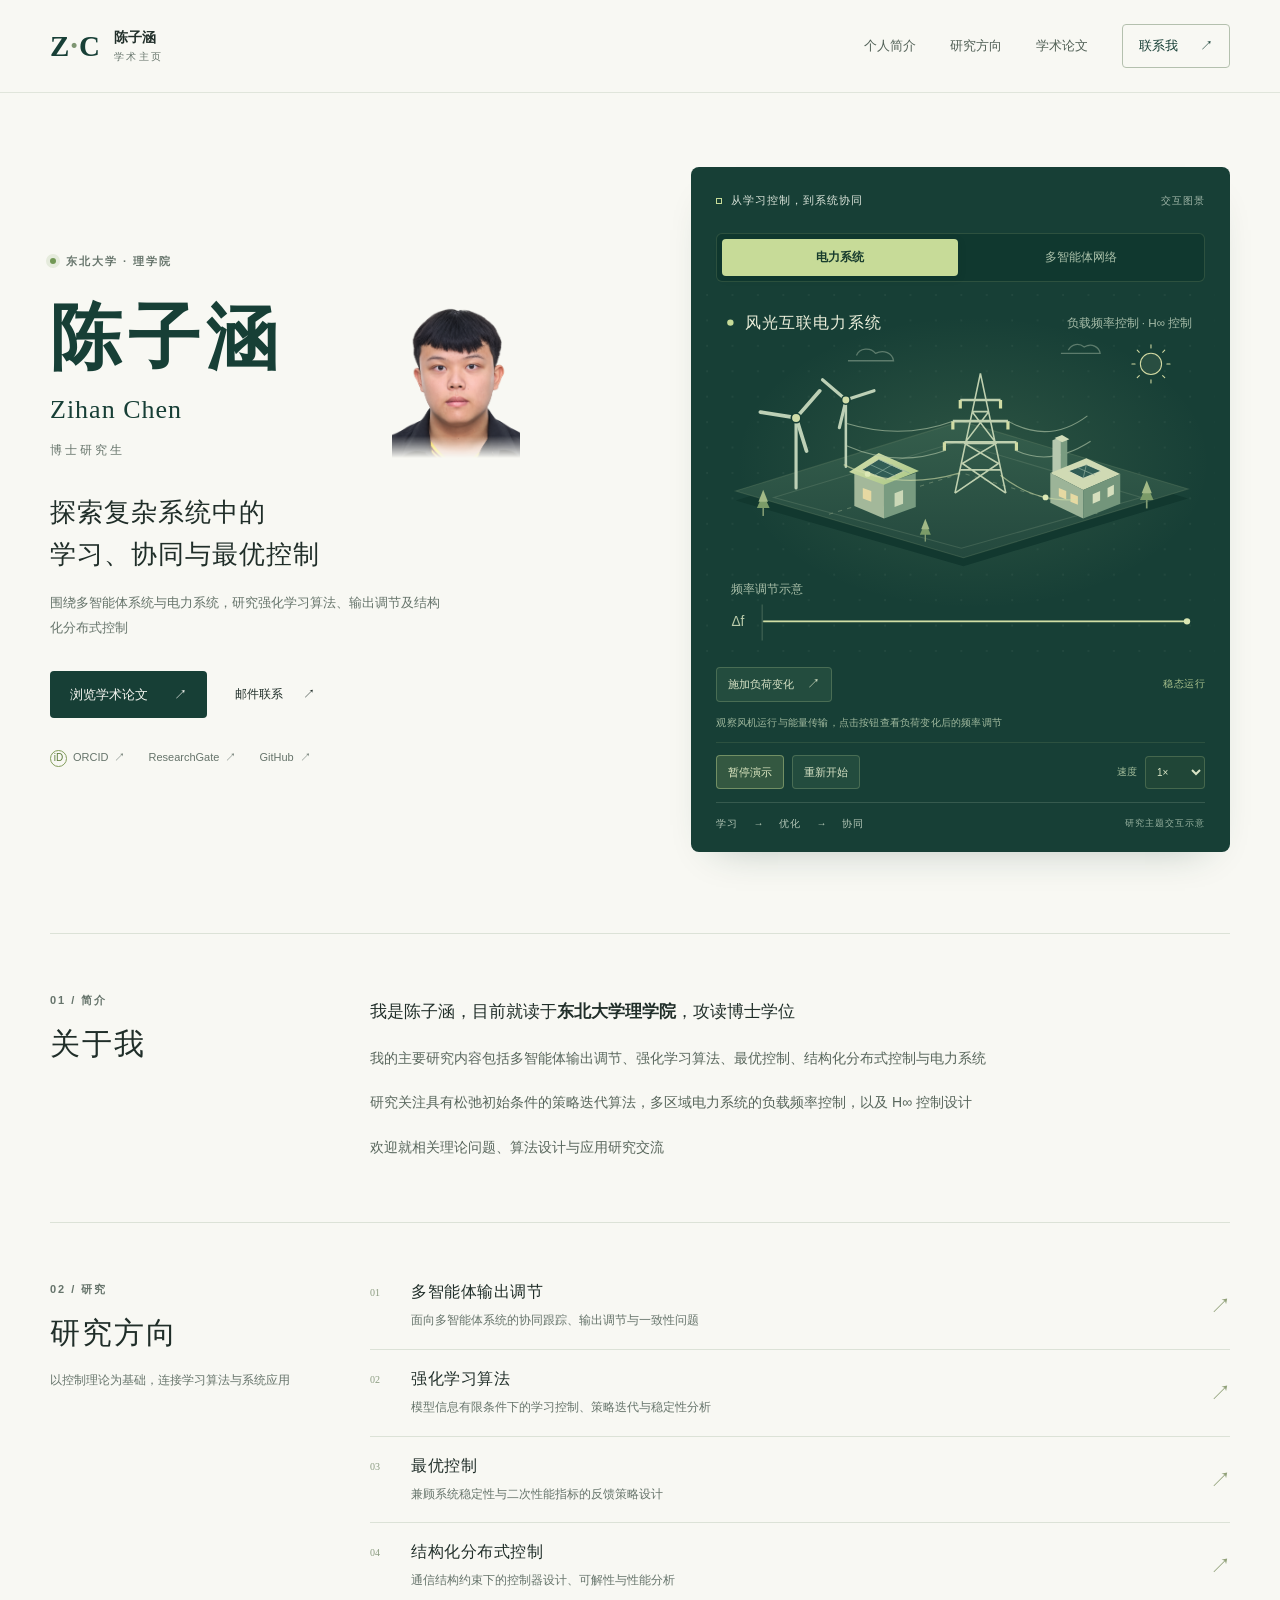
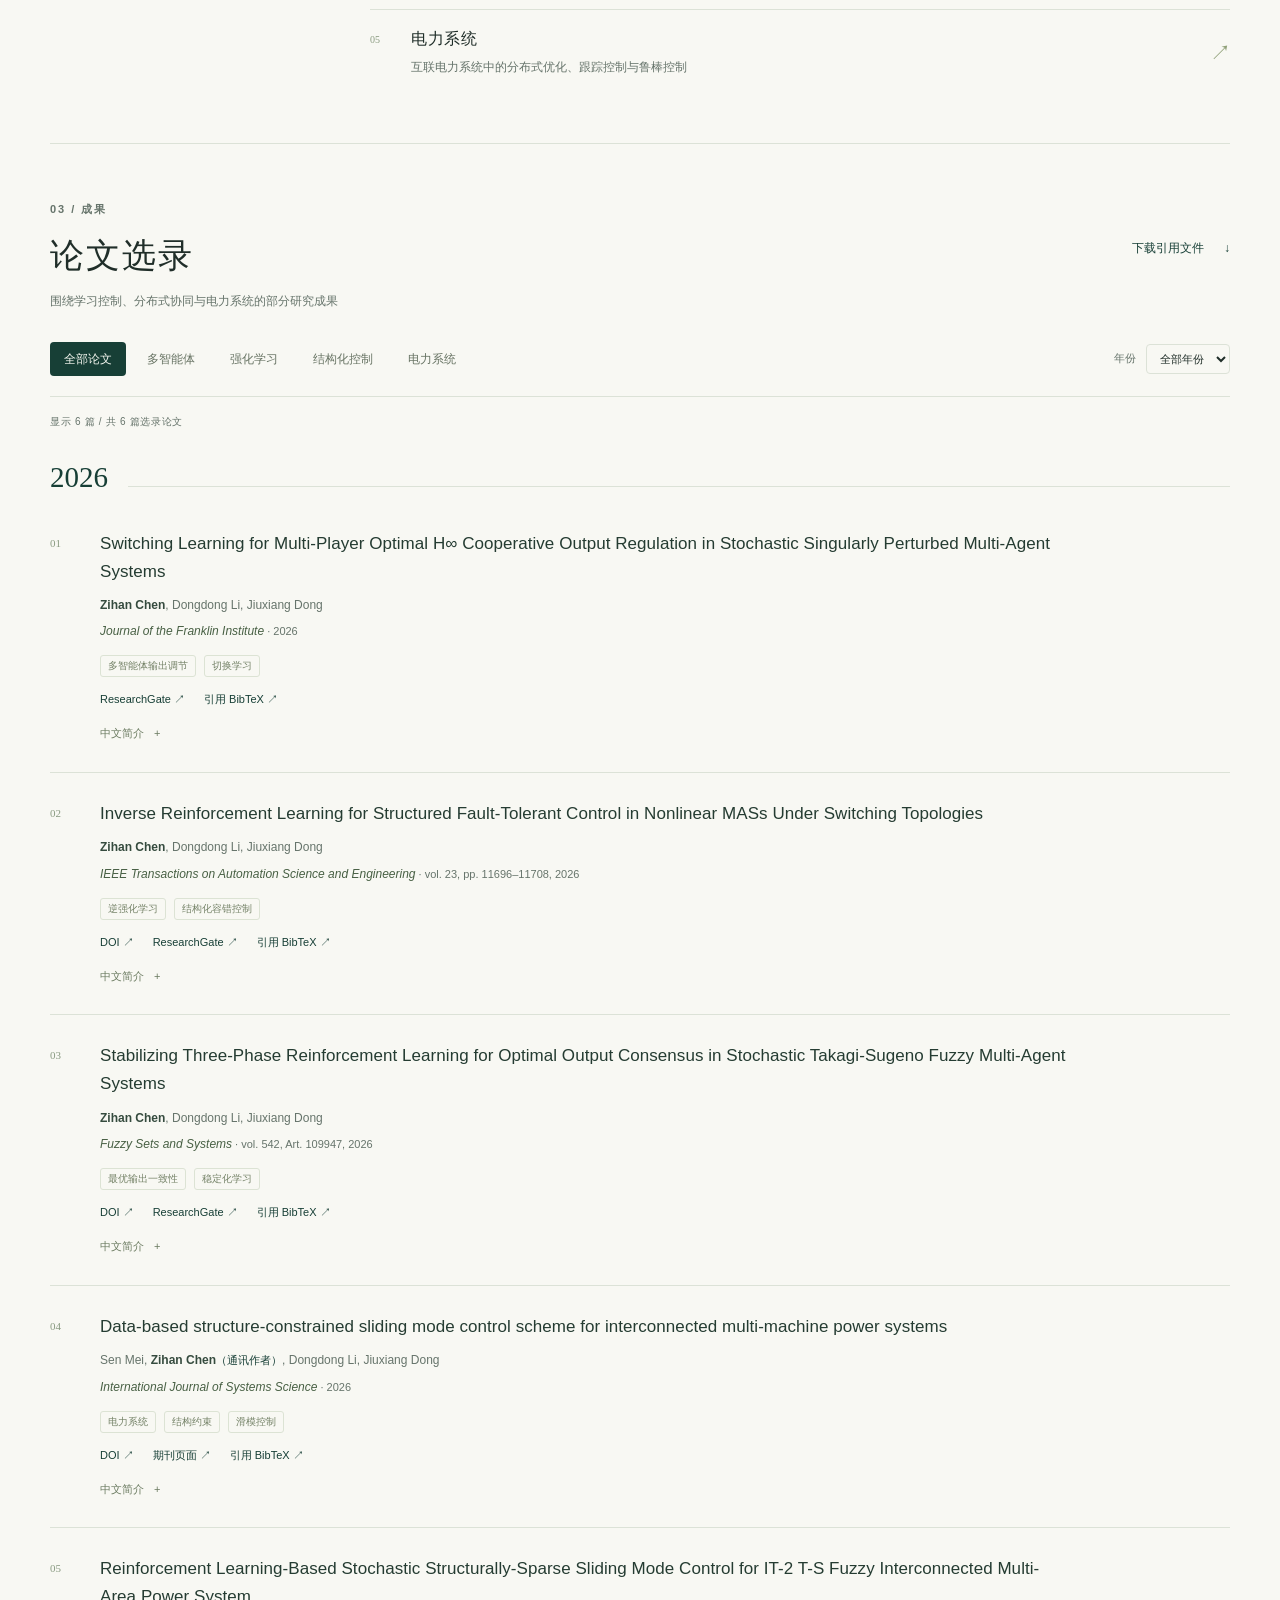
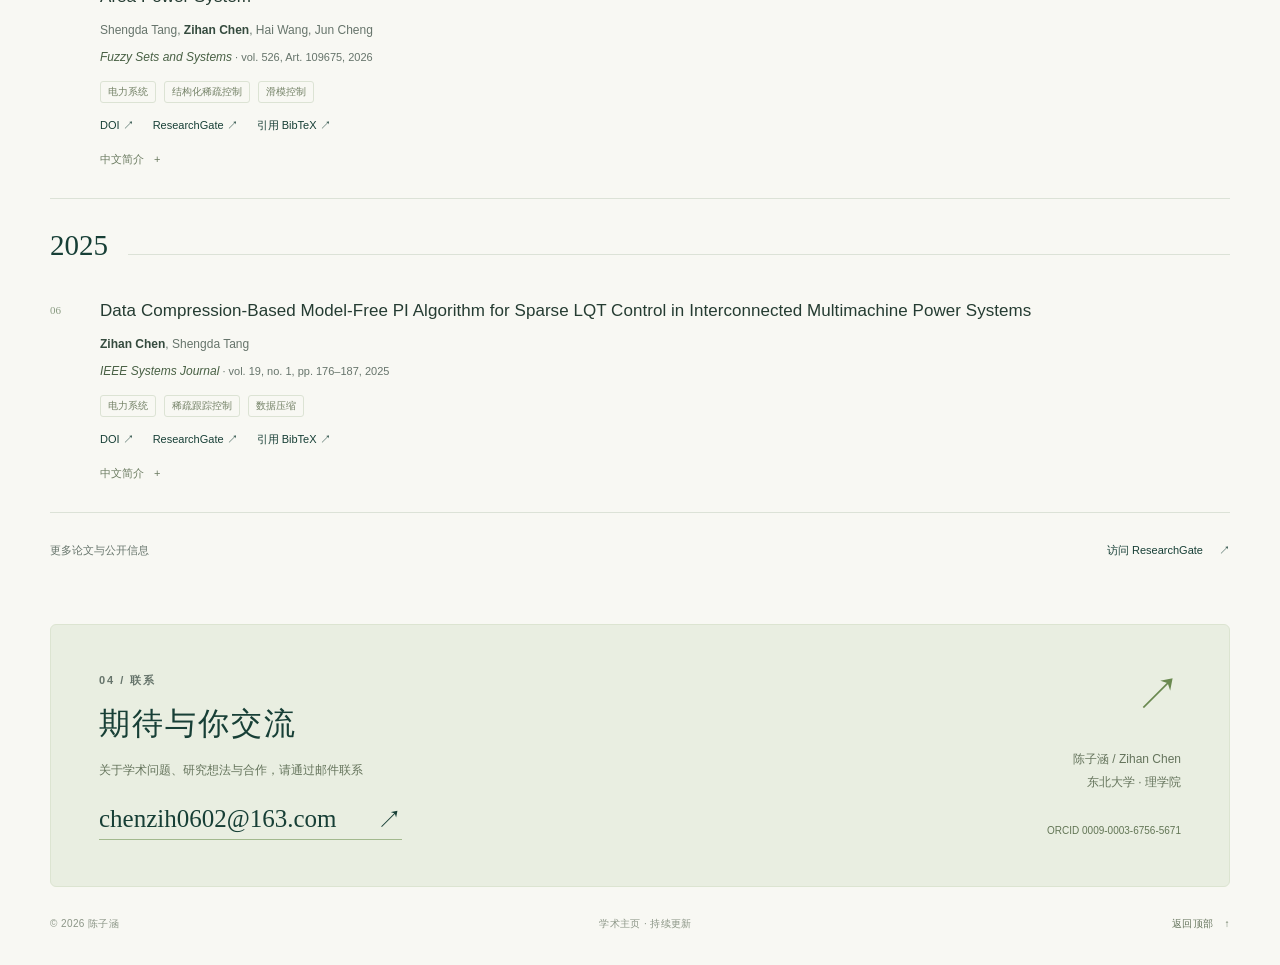
==== commit 3feb413e: "Add interactive power-system and leader-following formation animations" ====
--- a/index.html
+++ b/index.html
@@ -15,6 +15,7 @@
   <script type="application/ld+json">{"@context":"https://schema.org","@type":"Person","name":"陈子涵","alternateName":"Zihan Chen","jobTitle":"博士研究生","affiliation":{"@type":"CollegeOrUniversity","name":"东北大学","department":{"@type":"Organization","name":"理学院"}},"email":"mailto:chenzih0602@163.com","sameAs":["https://orcid.org/0009-0003-6756-5671","https://www.researchgate.net/profile/Zihan-Chen-82","https://github.com/Leehom12123"],"knowsAbout":["多智能体输出调节","强化学习算法","最优控制","结构化分布式控制","电力系统"]}</script>
   <script src="publications.js" defer></script>
   <script src="app.js" defer></script>
+  <script src="research.js" defer></script>
 </head>
 <body>
   <a class="skip-link" href="#main">跳至正文</a>
@@ -41,12 +42,16 @@
         <div class="hero-actions"><a class="button button-primary" href="#publications">浏览学术论文 <span aria-hidden="true">↗</span></a><a class="text-link" href="mailto:chenzih0602@163.com">邮件联系 <span aria-hidden="true">↗</span></a></div>
         <div class="profile-links" aria-label="学术与代码档案"><a href="https://orcid.org/0009-0003-6756-5671" target="_blank" rel="noopener noreferrer"><span class="orcid-mark" aria-hidden="true">iD</span> ORCID <span aria-hidden="true">↗</span></a><a href="https://www.researchgate.net/profile/Zihan-Chen-82" target="_blank" rel="noopener noreferrer">ResearchGate <span aria-hidden="true">↗</span></a><a href="https://github.com/Leehom12123" target="_blank" rel="noopener noreferrer">GitHub <span aria-hidden="true">↗</span></a></div>
       </div>
-      <div class="hero-art">
-        <div class="art-heading"><span class="art-square" aria-hidden="true"></span><span>从学习控制，到系统协同</span><span class="art-index" aria-hidden="true">研究图景</span></div>
-        <svg xmlns="http://www.w3.org/2000/svg" class="network-art" viewBox="0 0 480 446" role="img" aria-labelledby="network-title network-description">
-  <title id="network-title">互联电力系统与多智能体协同网络</title>
-  <desc id="network-description">上半部以风机、输电塔、光伏建筑与用电设施表现互联电力系统，下半部以相互通信的移动智能体表现分布式协同控制</desc>
-  <defs>
+      <div class="hero-art research-interactive" id="research-demo">
+        <div class="art-heading"><span class="art-square" aria-hidden="true"></span><span>从学习控制，到系统协同</span><span class="art-index" aria-hidden="true">交互图景</span></div>
+        <div class="scene-tabs" role="tablist" aria-label="选择研究演示场景" hidden>
+          <button type="button" role="tab" id="power-tab" aria-selected="true" aria-controls="power-scene" tabindex="0">电力系统</button>
+          <button type="button" role="tab" id="formation-tab" aria-selected="false" aria-controls="formation-scene" tabindex="-1">多智能体网络</button>
+        </div>
+        <div id="power-scene" class="scene-panel" role="tabpanel" aria-labelledby="power-tab">
+          <svg xmlns="http://www.w3.org/2000/svg" class="interactive-art" viewBox="0 0 480 348" role="img" aria-labelledby="power-title power-desc">
+            <title id="power-title">风机转动与电力系统频率调节</title><desc id="power-desc">风机叶片持续转动，光伏与负荷经输电网络互联，可触发负荷变化观察频率调节示意</desc>
+            <defs>
     <pattern id="research-grid" width="24" height="24" patternUnits="userSpaceOnUse"><circle cx="1" cy="1" r=".7" fill="#b2c7ba" opacity=".15"/></pattern>
     <radialGradient id="research-halo"><stop stop-color="#b7d692" stop-opacity=".14"/><stop offset="1" stop-color="#b7d692" stop-opacity="0"/></radialGradient>
     <linearGradient id="research-island" x2="0" y2="1"><stop stop-color="#355e4c"/><stop offset="1" stop-color="#24493e"/></linearGradient>
@@ -61,11 +66,11 @@
       <path d="M-4 8H4M0-14V-21" stroke="#b6c9a7" stroke-width="1.5" stroke-linecap="round"/><circle cy="-23" r="3" fill="#d4dfa8"/>
     </g>
   </defs>
-  <rect width="480" height="446" fill="url(#research-grid)"/>
+  <rect width="480" height="348" fill="url(#research-grid)"/>
   <ellipse cx="252" cy="159" rx="224" ry="138" fill="url(#research-halo)"/>
   <g font-family="Microsoft YaHei, PingFang SC, sans-serif">
     <circle cx="23" cy="27" r="3" fill="#c7db98"/>
-    <text x="37" y="32" fill="#edf0dc" font-size="15" letter-spacing="1">互联电力系统</text>
+    <text x="37" y="32" fill="#edf0dc" font-size="15" letter-spacing="1">风光互联电力系统</text>
     <text x="459" y="31" fill="#a6bca8" font-size="11" text-anchor="end">负载频率控制 · H∞ 控制</text>
   </g>
   <g fill="none" stroke="#adc2ac" stroke-width="1.2" opacity=".45"><path d="M142 58c3-7 13-8 18-2 8-4 16 0 17 7h-43"/><path d="M342 53c3-6 10-7 15-3 7-4 14 0 15 6h-37"/></g>
@@ -75,8 +80,8 @@
   <path d="m64 192 172-52 175 52-170 48Z" fill="none" stroke="#6e8b72" stroke-opacity=".35"/>
   <path d="M116 208 242 169 371 208" fill="none" stroke="#a4b795" stroke-opacity=".4" stroke-dasharray="4 5"/>
   <g stroke="#bdd0b6" stroke-linecap="round" stroke-linejoin="round">
-    <g transform="translate(85 117)"><path d="M0 0V66" stroke-width="3"/><path d="M0-2 0-34M-2 1-29 18M2 1 28 17" stroke-width="3.5"/><circle r="4.5" fill="#d0dca8" stroke="#173f36" stroke-width="1.5"/></g>
-    <g transform="translate(132 100)"><path d="M0 0V63" stroke-width="2.4"/><path d="M0-2 0-28M-2 1-25 15M2 1 23 14" stroke-width="3"/><circle r="4" fill="#d0dca8" stroke="#173f36" stroke-width="1.5"/></g>
+    <g transform="translate(85 117)"><path d="M0 0V66" stroke-width="3"/><g data-wind-rotor="0"><path d="M0-2 0-34M-2 1-29 18M2 1 28 17" stroke-width="3.5"/></g><circle r="4.5" fill="#d0dca8" stroke="#173f36" stroke-width="1.5"/></g>
+    <g transform="translate(132 100)"><path d="M0 0V63" stroke-width="2.4"/><g data-wind-rotor="1"><path d="M0-2 0-28M-2 1-25 15M2 1 23 14" stroke-width="3"/></g><circle r="4" fill="#d0dca8" stroke="#173f36" stroke-width="1.5"/></g>
   </g>
   <g transform="translate(168 163)">
     <path d="M-28 5 0 16 0 49-28 37Z" fill="#a3b89a"/><path d="M0 16 30 6 30 38 0 49Z" fill="#789b80"/>
@@ -101,16 +106,35 @@
     <path d="m-14 21 17-6 14 6-17 7Z" fill="#315d55" stroke="#e0e5c5" stroke-width=".7"/><path d="m-5 18 16 7M3 15 0 28" stroke="#98b5a2" stroke-width=".6"/>
   </g>
   <use href="#research-tree" transform="translate(54 196) scale(.75)"/><use href="#research-tree" transform="translate(207 222) scale(.65)"/><use href="#research-tree" transform="translate(416 188) scale(.8)"/>
-  <g fill="none" stroke="#b7c99e" opacity=".5"><path d="M241 255V277" stroke-dasharray="3 5"/><path d="m237 272 4 5 4-5"/></g>
-  <g font-family="Microsoft YaHei, PingFang SC, sans-serif"><text x="23" y="284" fill="#edf0dc" font-size="15" letter-spacing="1">多智能体网络</text><text x="458" y="284" fill="#a6bca8" font-size="11" text-anchor="end">策略迭代 · 分布式协同</text></g>
-  <ellipse cx="244" cy="369" rx="181" ry="65" fill="url(#research-halo)"/>
-  <g fill="none" stroke="#94b69d" stroke-width="1.2" opacity=".5"><path d="M70 350 176 321 368 328 410 399 151 407 70 350M176 321 151 407M368 328 151 407" stroke-dasharray="4 6"/><path d="M70 350 241 365 368 328M176 321 241 365 410 399M241 365 151 407"/></g>
-  <g fill="none" stroke="#c9dba4" stroke-width="1.6"><path d="M70 350 241 365 368 328M176 321 241 365 151 407"/></g>
-  <g fill="#d3dfa9"><circle cx="117" cy="354" r="2.5"/><circle cx="305" cy="346" r="2.5"/><circle cx="195" cy="386" r="2.5"/></g>
-  <g transform="translate(241 365)"><circle r="33" fill="#315a48" stroke="#7b9b73" stroke-opacity=".5"/><circle r="24" fill="#c7db98"/><g fill="none" stroke="#264f3c" stroke-width="1.6"><rect x="-10" y="-10" width="20" height="20" rx="4"/><path d="M-16-5H-10M-16 5H-10M10-5H16M10 5H16M-5-16V-10M5-16V-10M-5 10V16M5 10V16"/><path d="m-5 0 4 4 7-8"/></g></g>
-  <use href="#research-agent" transform="translate(70 350)"/><use href="#research-agent" transform="translate(176 321) scale(.9)"/><use href="#research-agent" transform="translate(368 328)"/><use href="#research-agent" transform="translate(410 399) scale(.9)"/><use href="#research-agent" transform="translate(151 407)"/>
+  
+  <g fill="none" stroke="#d3dfa9" stroke-width="1.2" opacity=".6"><path data-energy-path d="M130 161Q181 186 239 169"/><path data-energy-path d="M278 171Q310 197 350 194"/></g>
+  <g fill="#dce8b5"><circle data-energy-packet="0" r="2.7"/><circle data-energy-packet="1" r="2.7"/></g>
+  <g aria-hidden="true" font-family="Microsoft YaHei, sans-serif"><text x="24" y="282" fill="#a8bea8" font-size="11">频率调节示意</text><text x="24" y="313" fill="#b9caaa" font-size="13">Δf</text><path d="M53 293V327M53 309H454" fill="none" stroke="#9db596" stroke-opacity=".35"/><path data-frequency-curve d="M54 309H454" fill="none" stroke="#d1dea5" stroke-width="1.8"/><circle data-frequency-point cx="454" cy="309" r="3" fill="#dae6b3"/></g>
 </svg>
-        <div class="art-footer"><span>学习 <span aria-hidden="true">→</span> 优化 <span aria-hidden="true">→</span> 协同</span><span>研究主题示意</span></div>
+          <div class="scene-options" hidden><button class="scene-button" type="button" data-load-change>施加负荷变化 <span aria-hidden="true">↗</span></button><span class="scene-state" data-power-state role="status">稳态运行</span></div>
+          <p class="scene-description">观察风机运行与能量传输，点击按钮查看负荷变化后的频率调节</p>
+        </div>
+        <div id="formation-scene" class="scene-panel" role="tabpanel" aria-labelledby="formation-tab" hidden>
+<svg class="interactive-art" viewBox="0 0 480 348" role="img" aria-labelledby="formation-title formation-desc">
+  <title id="formation-title">领导者与跟随者的编队互动</title><desc id="formation-desc">金色领导者沿曲线运动，五个跟随者通过通信网络逐步形成箭形或环形编队</desc>
+  <defs>
+    <pattern id="formation-grid" width="24" height="24" patternUnits="userSpaceOnUse"><circle cx="1" cy="1" r=".7" fill="#b2c7ba" opacity=".16"/></pattern>
+    <radialGradient id="formation-glow"><stop stop-color="#b7d692" stop-opacity=".12"/><stop offset="1" stop-color="#b7d692" stop-opacity="0"/></radialGradient>
+    <g id="formation-robot"><ellipse cy="17" rx="20" ry="5" fill="#102f29" opacity=".5"/><path d="M-8 9V15M8 9V15" stroke="var(--agent-edge,#c2d2bb)" stroke-width="5" stroke-linecap="round"/><rect x="-17" y="-13" width="34" height="27" rx="9" fill="var(--agent-body,#335d4c)" stroke="var(--agent-edge,#b5c9ad)" stroke-width="1.4"/><rect x="-12" y="-8" width="24" height="11" rx="4" fill="#163c33"/><circle cx="-5" cy="-2" r="2" fill="#d4dfa8"/><circle cx="5" cy="-2" r="2" fill="#d4dfa8"/><path d="M-4 8H4M0-14V-21" stroke="var(--agent-mouth,#b6c9a7)" stroke-width="1.5" stroke-linecap="round"/><circle cy="-23" r="3" fill="var(--agent-edge,#d4dfa8)"/></g>
+  </defs>
+  <rect width="480" height="348" fill="url(#formation-grid)"/><ellipse cx="240" cy="185" rx="230" ry="155" fill="url(#formation-glow)"/>
+  <g font-family="Microsoft YaHei, sans-serif" font-size="12" fill="#c6d7bc"><circle cx="28" cy="28" r="4" fill="#d7dfa3"/><text x="40" y="32">领导者</text><circle cx="113" cy="28" r="4" fill="#94b69d"/><text x="125" y="32">跟随者</text><text x="454" y="32" text-anchor="end" fill="#9eb69e" font-size="11">编队跟踪</text></g>
+  <path data-leader-route fill="none" stroke="#a4bd9c" stroke-opacity=".2" stroke-width="1" stroke-dasharray="3 6"/>
+  <path data-leader-trace fill="none" stroke="#d6dfa3" stroke-opacity=".45" stroke-width="1.5"/>
+  <g data-formation-links fill="none" stroke="#acc5a5" stroke-width="1.2" stroke-dasharray="4 5" opacity=".55"></g>
+  <g data-formation-agents></g>
+</svg>
+
+          <div class="scene-options" hidden><div class="formation-options" role="group" aria-label="选择编队形状"><button class="scene-button" type="button" data-formation="arrow" aria-pressed="true">箭形编队</button><button class="scene-button" type="button" data-formation="ring" aria-pressed="false">环形编队</button></div><label class="scene-link-toggle"><input type="checkbox" data-show-links checked>通信连线</label></div>
+          <p class="scene-description">金色领导者沿曲线运动，跟随者逐步调整相对位置并保持编队</p>
+        </div>
+        <div class="scene-controls" hidden><button class="scene-button scene-play" type="button" data-scene-play>暂停演示</button><button class="scene-button" type="button" data-scene-reset>重新开始</button><label class="scene-speed"><span>速度</span><select aria-label="演示速度" data-scene-speed><option value="0.5">0.5×</option><option value="1" selected>1×</option><option value="1.5">1.5×</option></select></label></div>
+        <div class="art-footer"><span>学习 <span aria-hidden="true">→</span> 优化 <span aria-hidden="true">→</span> 协同</span><span>研究主题交互示意</span></div>
       </div>
     </section>
 
--- a/styles.css
+++ b/styles.css
@@ -10,3 +10,31 @@
 .hero-identity{display:flex;align-items:center;justify-content:space-between;gap:clamp(14px,2vw,26px);margin-top:26px;max-width:470px}.hero-identity h1{margin-top:0}.hero-portrait{display:block;flex:none;width:clamp(80px,10vw,136px);height:auto;mask-image:linear-gradient(to bottom,#000 86%,transparent 100%);-webkit-mask-image:linear-gradient(to bottom,#000 86%,transparent 100%)}@media(max-width:600px){.hero-identity{margin-top:25px;gap:20px;max-width:420px}.hero-identity h1{font-size:60px}.hero-portrait{width:112px}}@media(max-width:360px){.hero-identity{gap:14px}.hero-identity h1{font-size:54px}.hero-portrait{width:84px}}@media print{.hero-identity{max-width:420px;margin-top:12px}.hero-identity h1{font-size:36px}.hero-portrait{width:90px}}
 
 .corresponding-author{font-family:var(--sans);font-size:.92em;color:var(--green);white-space:nowrap}.hero-art .network-art{width:calc(100% + 20px);height:auto;max-height:none;margin:12px -10px 8px}
+.research-interactive .art-index{display:inline;font-family:var(--sans);font-size:10px;letter-spacing:1px}
+.scene-tabs{display:flex;gap:5px;padding:5px;margin-top:22px;border:1px solid #829b7140;border-radius:6px;background:#10382f}
+.scene-tabs [role="tab"]{flex:1;min-height:37px;padding:8px 12px;border:0;border-radius:4px;background:transparent;color:#abc1aa;font-size:12px;line-height:1.6;transition:background .2s,color .2s}
+.scene-tabs [role="tab"][aria-selected="true"]{background:#c7db98;color:#183c2e;font-weight:600;box-shadow:0 2px 8px #0b2b2220}
+.scene-tabs [role="tab"]:hover:not([aria-selected="true"]){background:#254c3e;color:#e2eacf}
+.research-interactive button:focus-visible,.research-interactive select:focus-visible,.research-interactive input:focus-visible{outline-color:#d2dfb0;outline-offset:3px}
+.research-interactive .interactive-art{display:block;width:calc(100% + 20px);height:auto;margin:12px -10px 0;overflow:hidden}
+.scene-panel{min-width:0}
+.scene-options{min-height:38px;display:flex;align-items:center;justify-content:space-between;gap:12px;flex-wrap:wrap;margin-top:3px}
+.scene-button{display:inline-flex;align-items:center;justify-content:center;gap:13px;min-height:34px;padding:6px 11px;border:1px solid #95ae8055;border-radius:4px;background:#234c3e;color:#d7e2c5;font-size:11px;line-height:1.6;transition:background .2s,border-color .2s}
+.scene-button:hover{background:#315d48;border-color:#a8be8e}
+.scene-button[aria-pressed="true"],.scene-play{border-color:#a9c08488;color:#dfe9c3;background:#345841}
+.scene-button>span{font-size:13px}
+.scene-state{font-size:10px;letter-spacing:.5px;color:#a9c18d}
+.scene-description{min-height:38px;margin-top:10px;color:#a0b99e;font-size:10px;line-height:1.9;letter-spacing:.2px}
+.scene-controls{display:flex;align-items:center;gap:8px;border-top:1px solid #809d6a33;padding-top:15px;margin-top:12px}
+.scene-speed{margin-left:auto;display:flex;align-items:center;gap:8px;color:#a4bd9b;font-size:10px;white-space:nowrap}
+.scene-speed select{height:33px;padding:4px 7px;border-color:#91a97855;background:#204637;color:#d9e4c5;font-size:10px;min-width:60px}
+.scene-speed option{background:#173f36;color:#edf0dc}
+.formation-options{display:flex;gap:6px}
+.scene-link-toggle{display:inline-flex;align-items:center;gap:5px;font-size:10px;color:#a8bd9d;white-space:nowrap;cursor:pointer}
+.scene-link-toggle input{margin:0;width:13px;height:13px;accent-color:#c7db98}
+.research-interactive .art-footer{margin-top:17px;padding-top:14px}
+@media(max-width:1050px) and (min-width:601px){.scene-tabs [role="tab"]{font-size:10px;padding-inline:6px}.scene-options{gap:8px}.scene-button{font-size:10px;padding:6px 8px}.scene-state,.scene-link-toggle{font-size:9px}.scene-controls{gap:6px;flex-wrap:wrap}.scene-speed{gap:5px}.scene-speed>span{display:none}.scene-description{font-size:9px;min-height:51px}.research-interactive .art-index{display:none}}
+@media(max-width:600px){.scene-tabs{margin-top:19px}.scene-tabs [role="tab"]{font-size:12px}.scene-description{font-size:10px;min-height:38px}.scene-controls{gap:7px}.scene-speed{gap:6px}.research-interactive .art-index{font-size:9px}}
+@media(max-width:360px){.scene-options{gap:8px}.scene-button{font-size:10px;padding-inline:8px}.scene-state,.scene-link-toggle{font-size:9px}.scene-speed>span{display:none}.scene-controls{gap:6px}.scene-speed select{min-width:54px}.scene-tabs [role="tab"]{font-size:11px}.research-interactive .art-index{display:none}}
+
+.scene-description{min-height:0}.scene-controls{margin-top:10px;padding-top:12px}.research-interactive .art-footer{margin-top:13px;padding-top:12px}
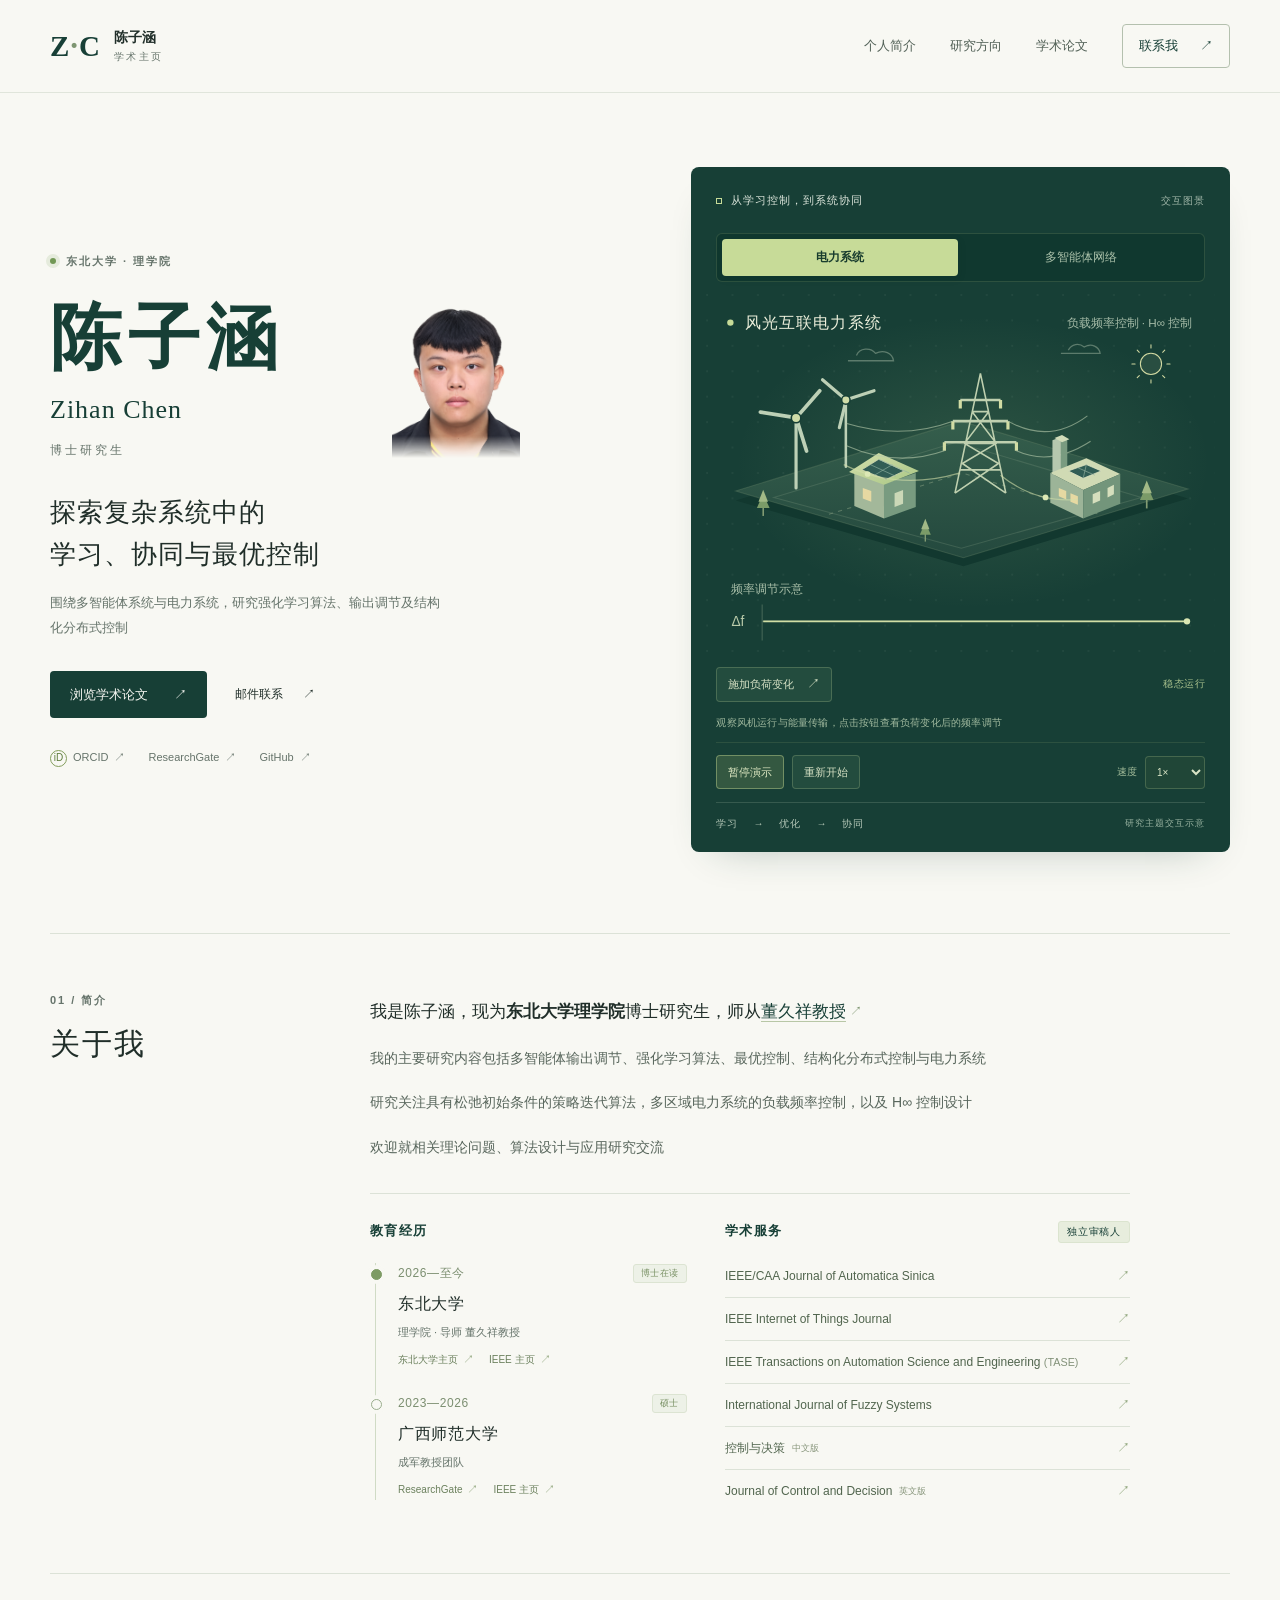
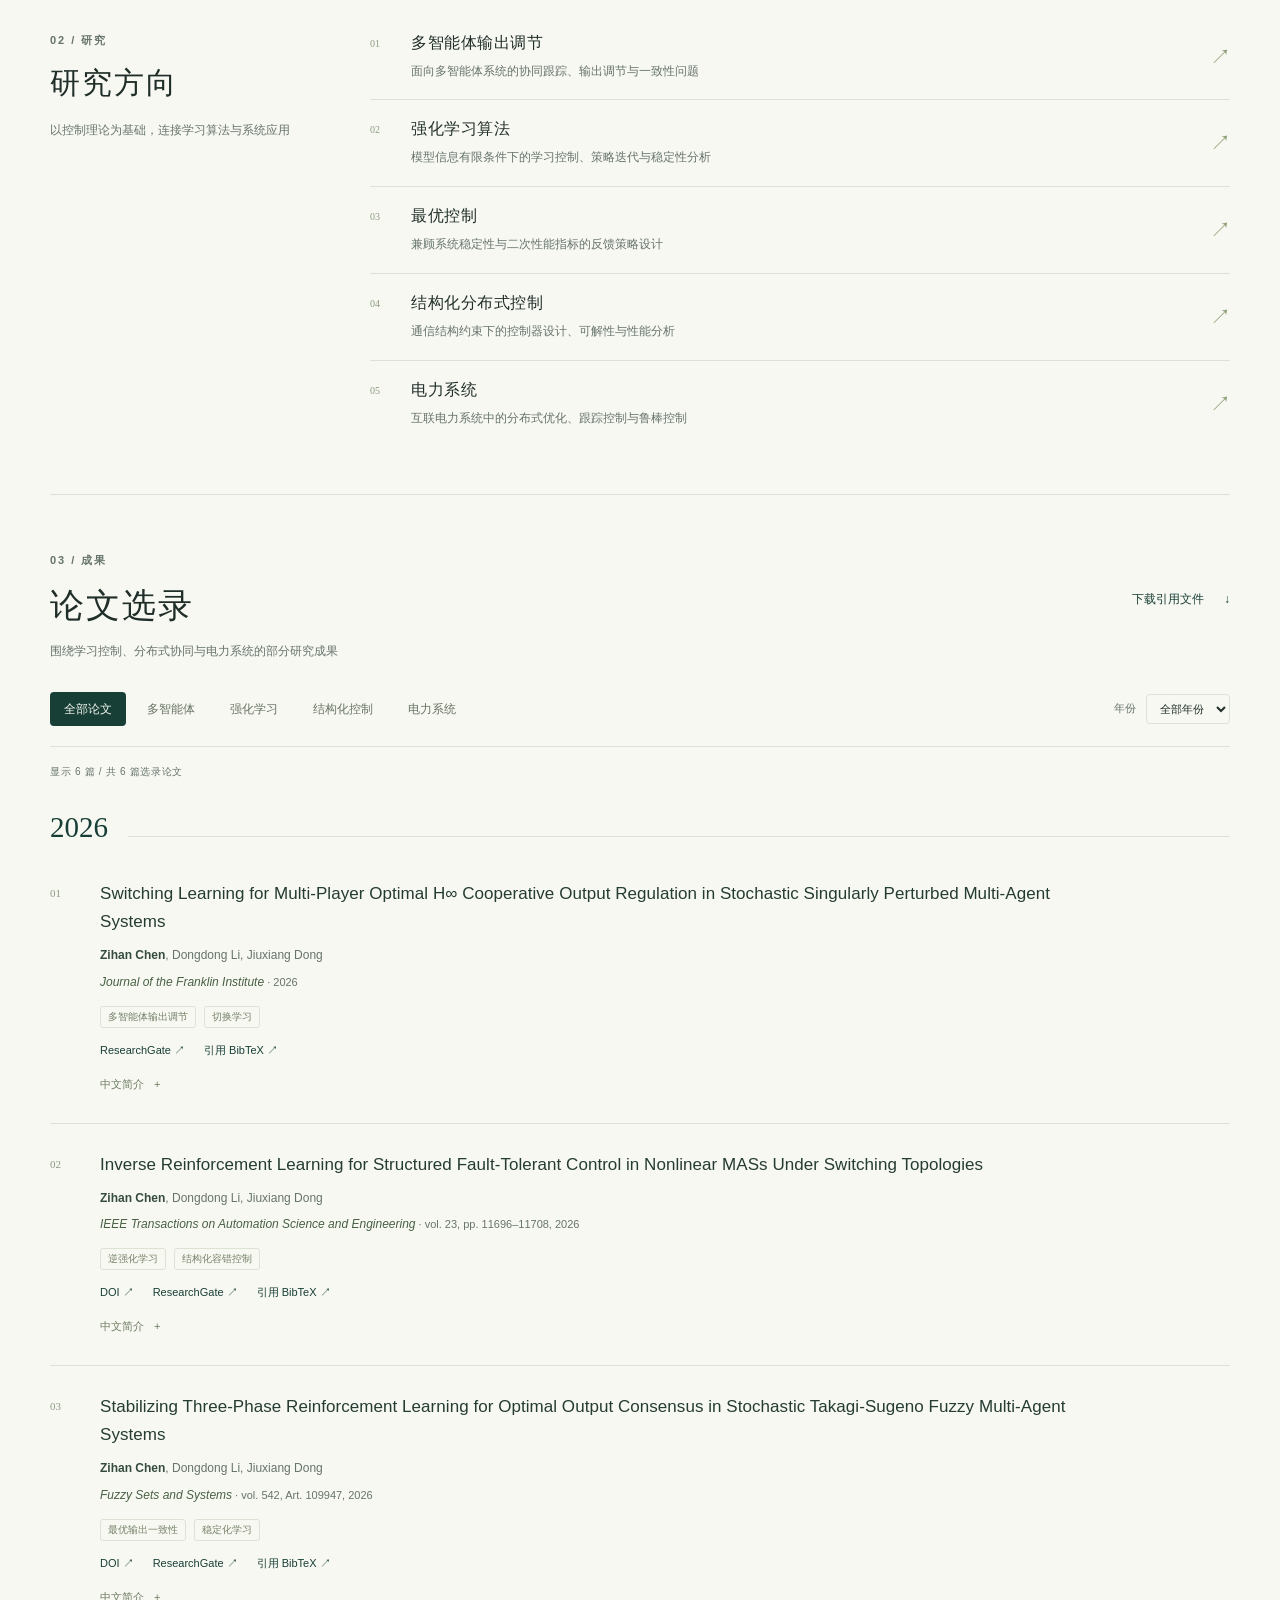
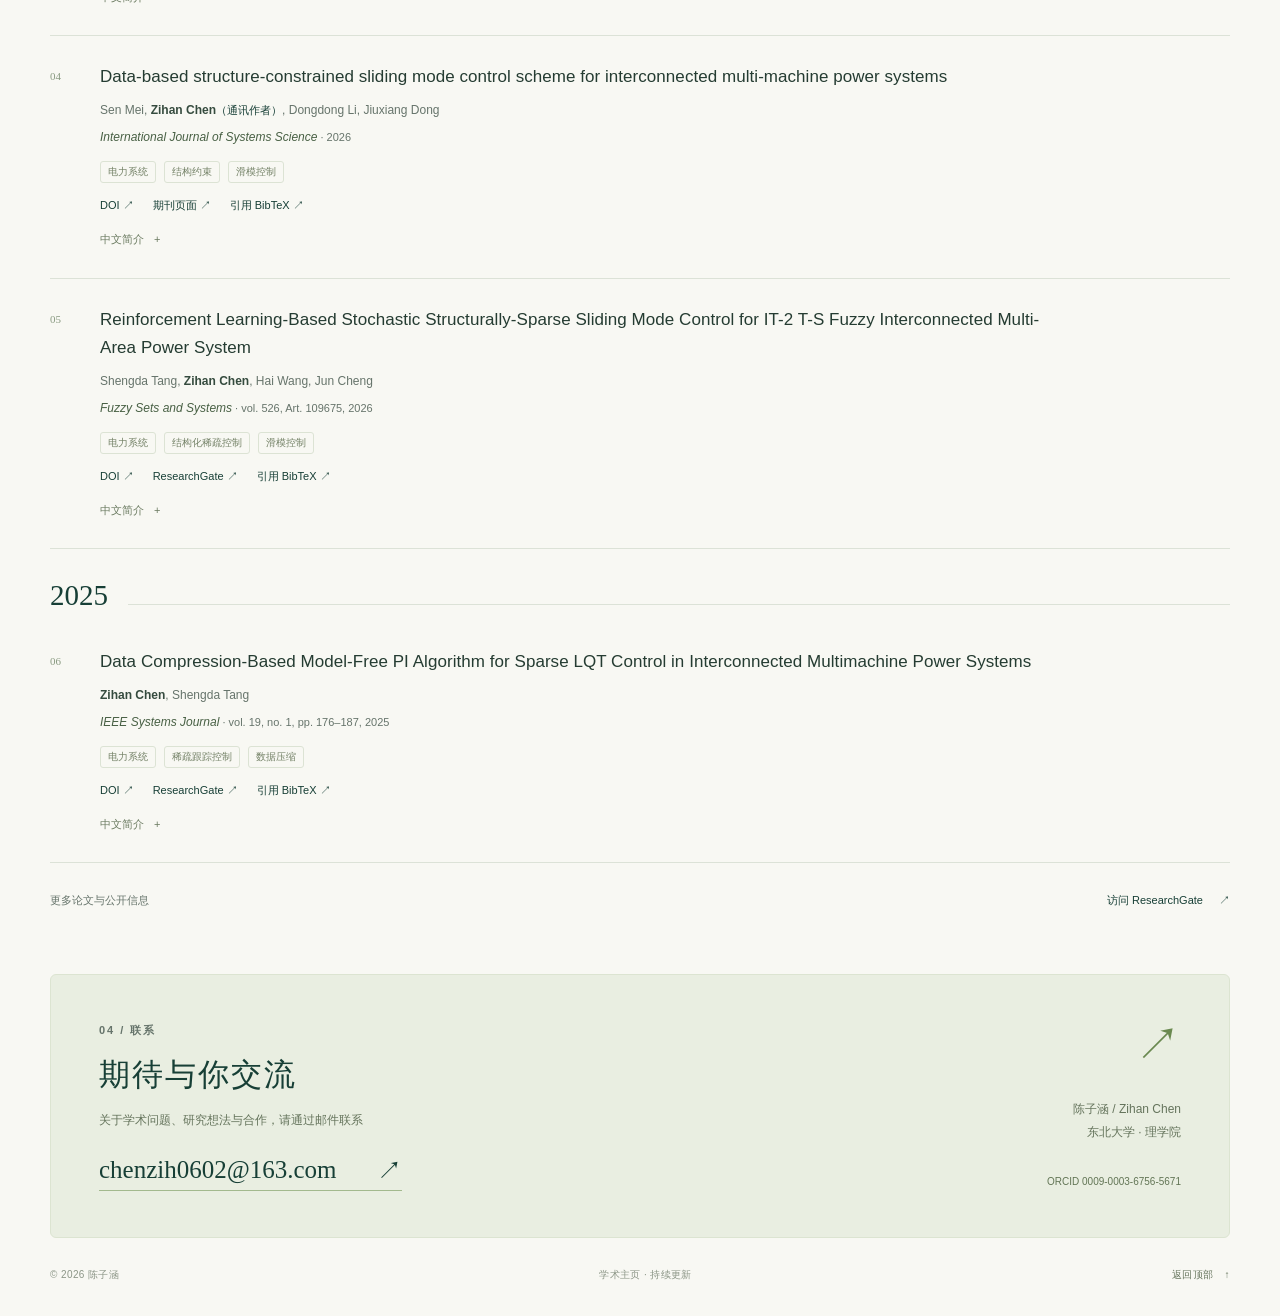
==== commit 407c4b8d: "Add education timeline, advisor profiles and independent peer-review service" ====
--- a/index.html
+++ b/index.html
@@ -140,7 +140,29 @@
 
     <section class="about-section section wrap" id="about" aria-labelledby="about-title">
       <div class="section-heading"><p class="section-index">01 / 简介</p><h2 id="about-title">关于我</h2></div>
-      <div class="about-content"><p class="about-lead">我是陈子涵，目前就读于<strong>东北大学理学院</strong>，攻读博士学位</p><p>我的主要研究内容包括多智能体输出调节、强化学习算法、最优控制、结构化分布式控制与电力系统</p><p>研究关注具有松弛初始条件的策略迭代算法，多区域电力系统的负载频率控制，以及 H∞ 控制设计</p><p>欢迎就相关理论问题、算法设计与应用研究交流</p></div>
+      <div class="about-body">
+        <div class="about-content"><p class="about-lead">我是陈子涵，现为<strong>东北大学理学院</strong>博士研究生，师从<a class="mentor-link" href="https://faculty.neu.edu.cn/dongjiuxiang/zh_CN/index.htm" target="_blank" rel="noopener noreferrer">董久祥教授<span aria-hidden="true">↗</span></a></p><p>我的主要研究内容包括多智能体输出调节、强化学习算法、最优控制、结构化分布式控制与电力系统</p><p>研究关注具有松弛初始条件的策略迭代算法，多区域电力系统的负载频率控制，以及 H∞ 控制设计</p><p>欢迎就相关理论问题、算法设计与应用研究交流</p></div>
+        <div class="profile-details">
+          <section class="education-block" aria-labelledby="education-title">
+            <h3 class="profile-subheading" id="education-title">教育经历</h3>
+            <ol class="education-timeline">
+              <li class="education-current"><div class="education-meta"><span class="education-date">2026—至今</span><span class="education-degree">博士在读</span></div><h4>东北大学</h4><p>理学院 · 导师 董久祥教授</p><div class="mentor-profiles" aria-label="董久祥教授的主页"><a href="https://faculty.neu.edu.cn/dongjiuxiang/zh_CN/index.htm" target="_blank" rel="noopener noreferrer">东北大学主页<span aria-hidden="true">↗</span></a><a href="https://ieeexplore.ieee.org/author/37286534900" target="_blank" rel="noopener noreferrer">IEEE 主页<span aria-hidden="true">↗</span></a></div></li>
+              <li><div class="education-meta"><span class="education-date">2023—2026</span><span class="education-degree">硕士</span></div><h4>广西师范大学</h4><p>成军教授团队</p><div class="mentor-profiles" aria-label="成军教授的主页"><a href="https://www.researchgate.net/profile/Jun-Cheng-4" target="_blank" rel="noopener noreferrer">ResearchGate<span aria-hidden="true">↗</span></a><a href="https://ieeexplore.ieee.org/author/37085433602" target="_blank" rel="noopener noreferrer">IEEE 主页<span aria-hidden="true">↗</span></a></div></li>
+            </ol>
+          </section>
+          <section class="reviewer-block" aria-labelledby="reviewer-title">
+            <h3 class="profile-subheading" id="reviewer-title">学术服务<span>独立审稿人</span></h3>
+            <ul class="reviewer-journals">
+              <li><a href="https://www.ieee-jas.net/" target="_blank" rel="noopener noreferrer"><span class="reviewer-journal" lang="en">IEEE/CAA Journal of Automatica Sinica</span><span class="reviewer-arrow" aria-hidden="true">↗</span></a></li>
+              <li><a href="https://ieee-iotj.org/" target="_blank" rel="noopener noreferrer"><span class="reviewer-journal" lang="en">IEEE Internet of Things Journal</span><span class="reviewer-arrow" aria-hidden="true">↗</span></a></li>
+              <li><a href="https://www.ieee-ras.org/publications/t-ase/" target="_blank" rel="noopener noreferrer"><span class="reviewer-journal" lang="en">IEEE Transactions on Automation Science and Engineering <span class="journal-short">(TASE)</span></span><span class="reviewer-arrow" aria-hidden="true">↗</span></a></li>
+              <li><a href="https://link.springer.com/journal/40815" target="_blank" rel="noopener noreferrer"><span class="reviewer-journal" lang="en">International Journal of Fuzzy Systems</span><span class="reviewer-arrow" aria-hidden="true">↗</span></a></li>
+              <li><a href="https://kzyjc.alljournals.cn/" target="_blank" rel="noopener noreferrer"><span class="reviewer-journal" lang="zh-CN">控制与决策<span class="journal-edition">中文版</span></span><span class="reviewer-arrow" aria-hidden="true">↗</span></a></li>
+              <li><a href="https://www.tandfonline.com/journals/tjcd20" target="_blank" rel="noopener noreferrer"><span class="reviewer-journal" lang="en">Journal of Control and Decision<span class="journal-edition" lang="zh-CN">英文版</span></span><span class="reviewer-arrow" aria-hidden="true">↗</span></a></li>
+            </ul>
+          </section>
+        </div>
+      </div>
     </section>
 
     <section class="research-section section wrap" id="research" aria-labelledby="research-title">
--- a/styles.css
+++ b/styles.css
@@ -38,3 +38,34 @@
 @media(max-width:360px){.scene-options{gap:8px}.scene-button{font-size:10px;padding-inline:8px}.scene-state,.scene-link-toggle{font-size:9px}.scene-speed>span{display:none}.scene-controls{gap:6px}.scene-speed select{min-width:54px}.scene-tabs [role="tab"]{font-size:11px}.research-interactive .art-index{display:none}}
 
 .scene-description{min-height:0}.scene-controls{margin-top:10px;padding-top:12px}.research-interactive .art-footer{margin-top:13px;padding-top:12px}
+.about-body{min-width:0;max-width:760px}
+.mentor-link{color:var(--green);text-decoration:underline;text-decoration-color:#b8c7a6;text-underline-offset:4px;text-decoration-thickness:1px;transition:text-decoration-color .2s}
+.mentor-link>span{display:inline-block;margin-left:4px;font-family:Arial,sans-serif;font-size:.7em;text-decoration:none;color:#7e9570;vertical-align:2px}
+.mentor-link:hover{text-decoration-color:var(--green)}
+.profile-details{display:grid;grid-template-columns:minmax(0,.9fr) minmax(0,1.15fr);gap:38px;margin-top:31px;padding-top:27px;border-top:1px solid var(--line)}
+.profile-subheading{display:flex;justify-content:space-between;align-items:baseline;gap:12px;font-size:13px;font-weight:600;line-height:1.6;letter-spacing:1.4px;color:var(--green)}
+.profile-subheading>span{font-size:10px;letter-spacing:.8px;font-weight:400;color:var(--muted)}
+.education-timeline{list-style:none;margin:21px 0 0 5px;padding:0 0 0 22px;border-left:1px solid #d0dbc5}
+.education-timeline>li{position:relative;padding-bottom:23px}
+.education-timeline>li:last-child{padding-bottom:0}
+.education-timeline>li::before{content:"";position:absolute;left:-27px;top:6px;width:9px;height:9px;border-radius:50%;background:var(--paper);border:1px solid #9aae8d;box-shadow:0 0 0 4px var(--paper)}
+.education-timeline>.education-current::before{background:#7d9b64;border-color:#7d9b64}
+.education-meta{display:flex;align-items:center;justify-content:space-between;gap:12px;flex-wrap:wrap}
+.education-date{font-family:Georgia,var(--sans);font-size:12px;color:#7b8e70;letter-spacing:.6px}
+.education-degree{font-size:9px;line-height:1.7;padding:1px 7px;border:1px solid #dce4d2;border-radius:3px;color:#789063;background:#edf1e7;letter-spacing:.6px}
+.education-timeline h4{font-size:16px;line-height:1.6;letter-spacing:.7px;font-weight:500;color:var(--ink);margin-top:7px}
+.education-timeline p{font-size:11px;line-height:1.9;color:var(--muted);margin-top:5px}
+.reviewer-journals{list-style:none;margin:12px 0 0;padding:0}
+.reviewer-journals>li+li{border-top:1px solid var(--line)}
+.reviewer-journals a{display:grid;grid-template-columns:minmax(0,1fr) 13px;align-items:baseline;gap:13px;padding:10px 0;color:#51654e}
+.reviewer-journal{font-family:Arial,var(--sans);font-size:12px;line-height:1.75;overflow-wrap:anywhere}
+.reviewer-arrow{font:13px/1.7 Arial,sans-serif;color:#8fa57b;transition:transform .2s,color .2s}
+.reviewer-journals a:hover .reviewer-journal{color:var(--green)}
+.reviewer-journals a:hover .reviewer-arrow{transform:translate(2px,-2px);color:var(--green)}
+.journal-short{color:#83927a;font-size:.9em;white-space:nowrap}
+@media(max-width:1050px){.profile-details{gap:26px}.education-timeline{padding-left:19px}.education-timeline>li::before{left:-24px}.education-timeline h4{font-size:15px}.reviewer-journal{font-size:11px}}
+@media(max-width:900px) and (min-width:601px){.profile-details{grid-template-columns:1fr;gap:27px}.education-timeline{max-width:350px}.education-meta{justify-content:flex-start;gap:18px}.reviewer-journal{font-size:12px}}
+@media(max-width:600px){.profile-details{grid-template-columns:1fr;gap:29px;padding-top:23px;margin-top:26px}.profile-subheading{font-size:13px}.profile-subheading>span{font-size:10px}.education-timeline{margin-top:18px;padding-left:21px}.education-timeline>li::before{left:-26px}.education-timeline>li{padding-bottom:22px}.education-meta{justify-content:flex-start;gap:18px}.education-timeline h4{font-size:16px}.education-timeline p{font-size:12px}.reviewer-journal{font-size:12px}.reviewer-journals a{padding:12px 0}}
+@media print{.profile-details{gap:25px;margin-top:19px;padding-top:18px}.education-timeline{margin-top:14px}.education-timeline h4{font-size:13px}.reviewer-journal{font-size:10px}.reviewer-journals a{padding:7px 0}.education-timeline>li{break-inside:avoid}}
+
+.mentor-profiles{display:flex;align-items:center;gap:15px;flex-wrap:wrap;margin-top:7px}.mentor-profiles a{display:inline-flex;align-items:center;gap:5px;font-size:10px;line-height:1.8;color:#6b805d}.mentor-profiles a>span{font-family:Arial,sans-serif;font-size:11px;color:#8fa57b}.mentor-profiles a:hover{text-decoration:underline;text-underline-offset:4px}.reviewer-block .profile-subheading>span{padding:2px 8px;border:1px solid #dbe4cf;border-radius:3px;background:#e7eddd;color:var(--green);font-size:10px;font-weight:500;white-space:nowrap}.journal-edition{display:inline-block;vertical-align:1px;margin-left:7px;font-family:var(--sans);font-size:9px;color:#87957b;white-space:nowrap}
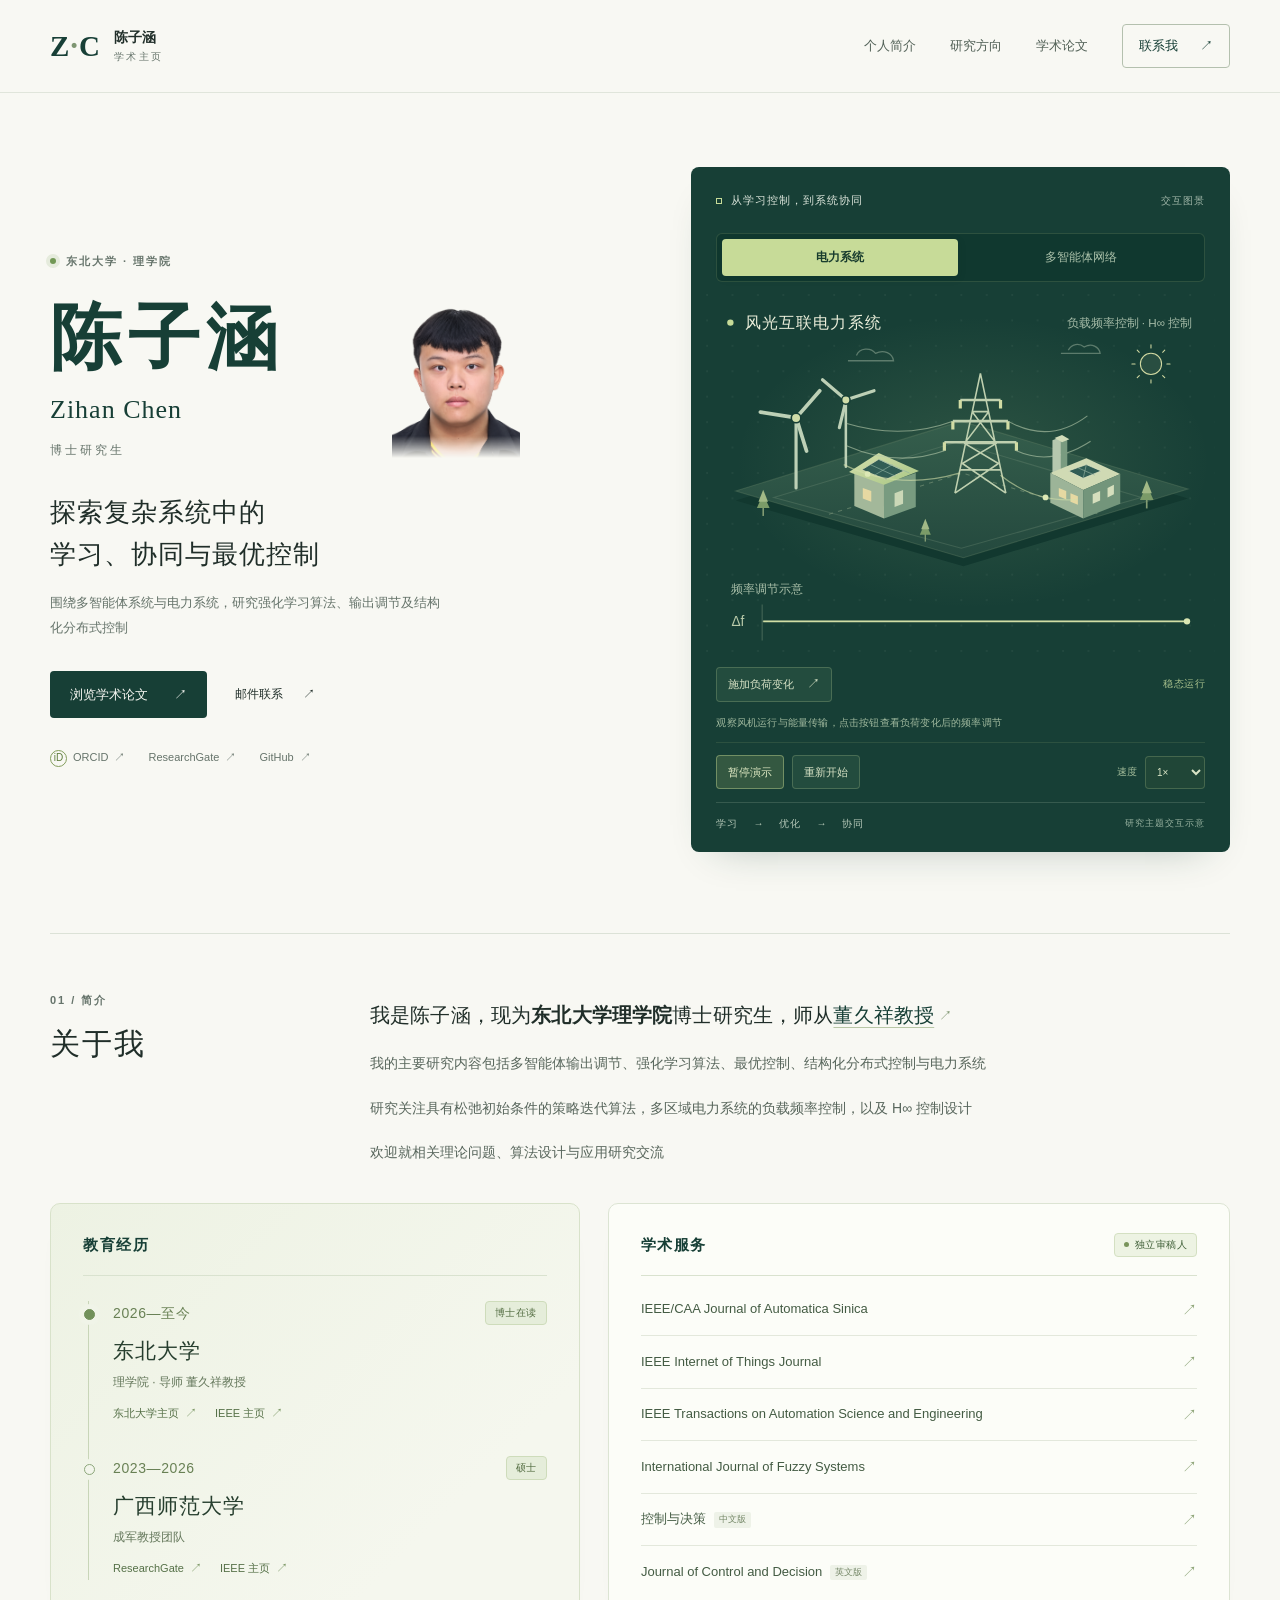
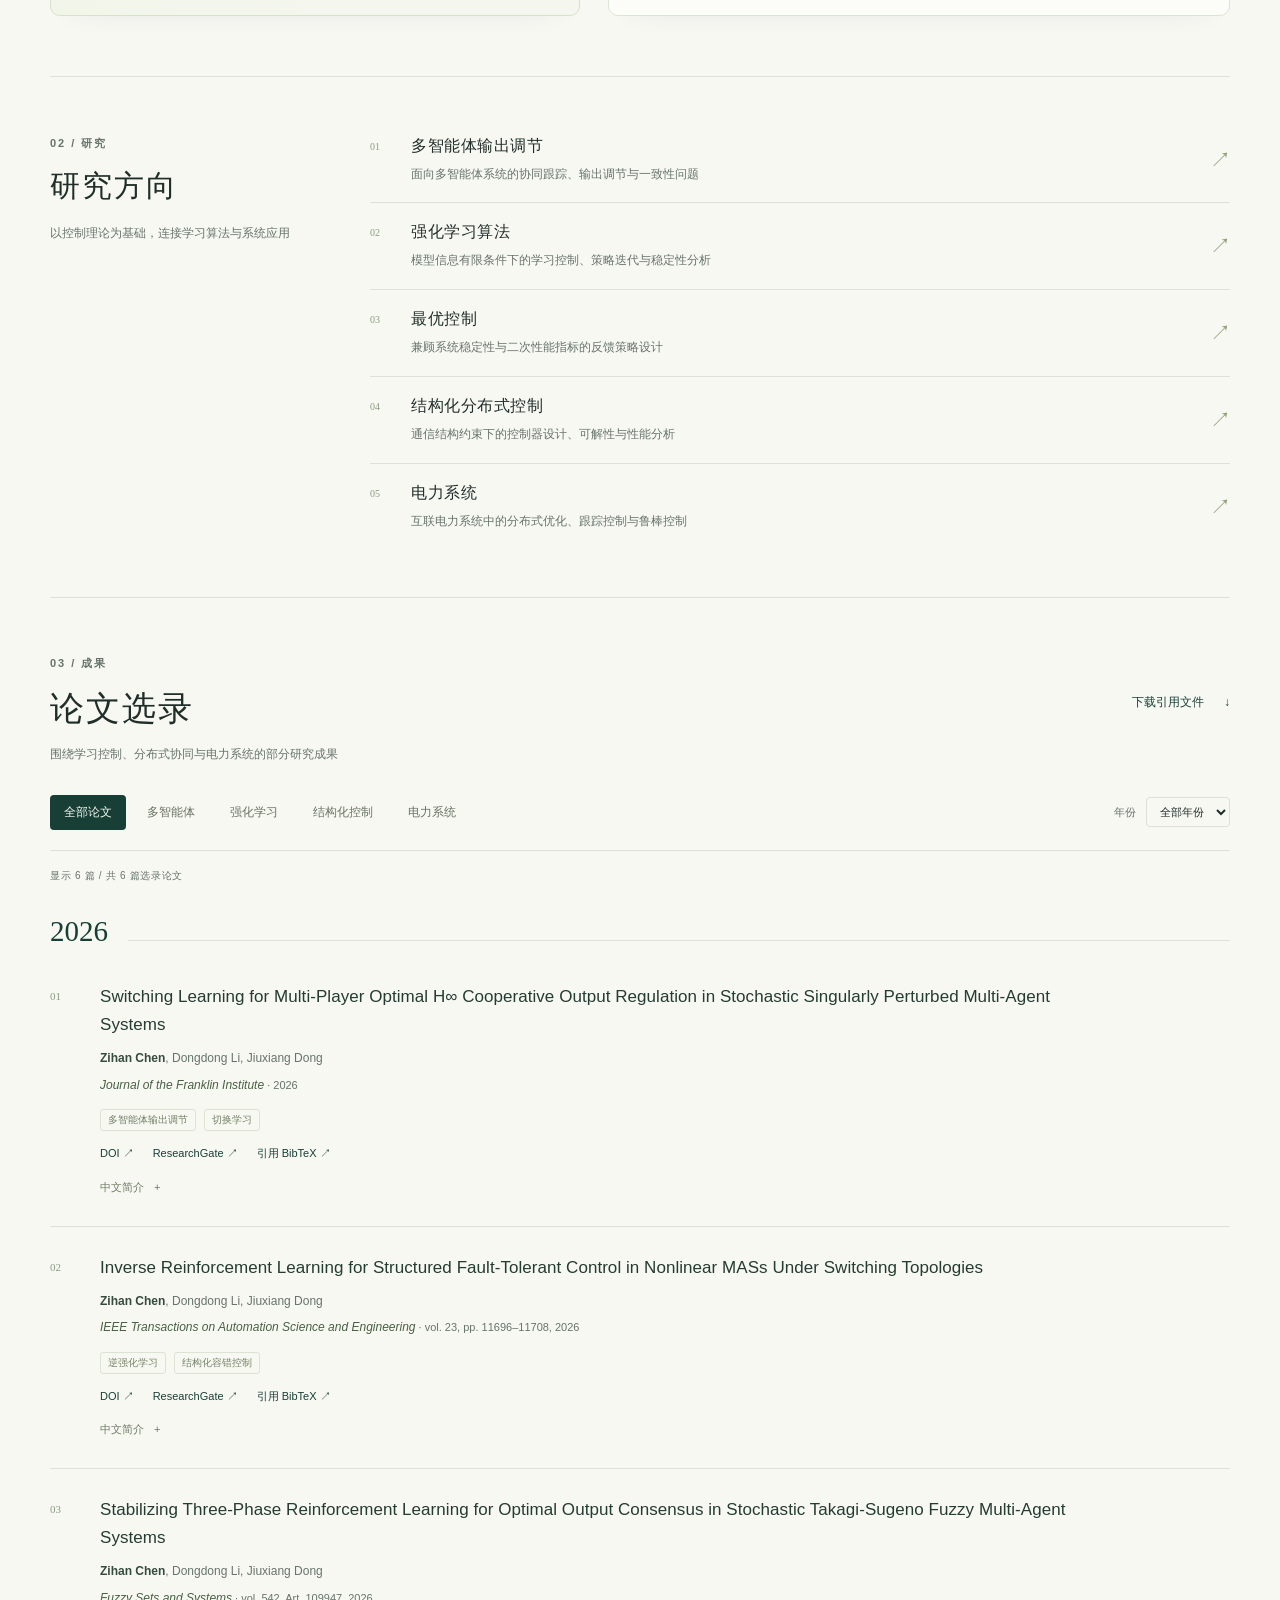
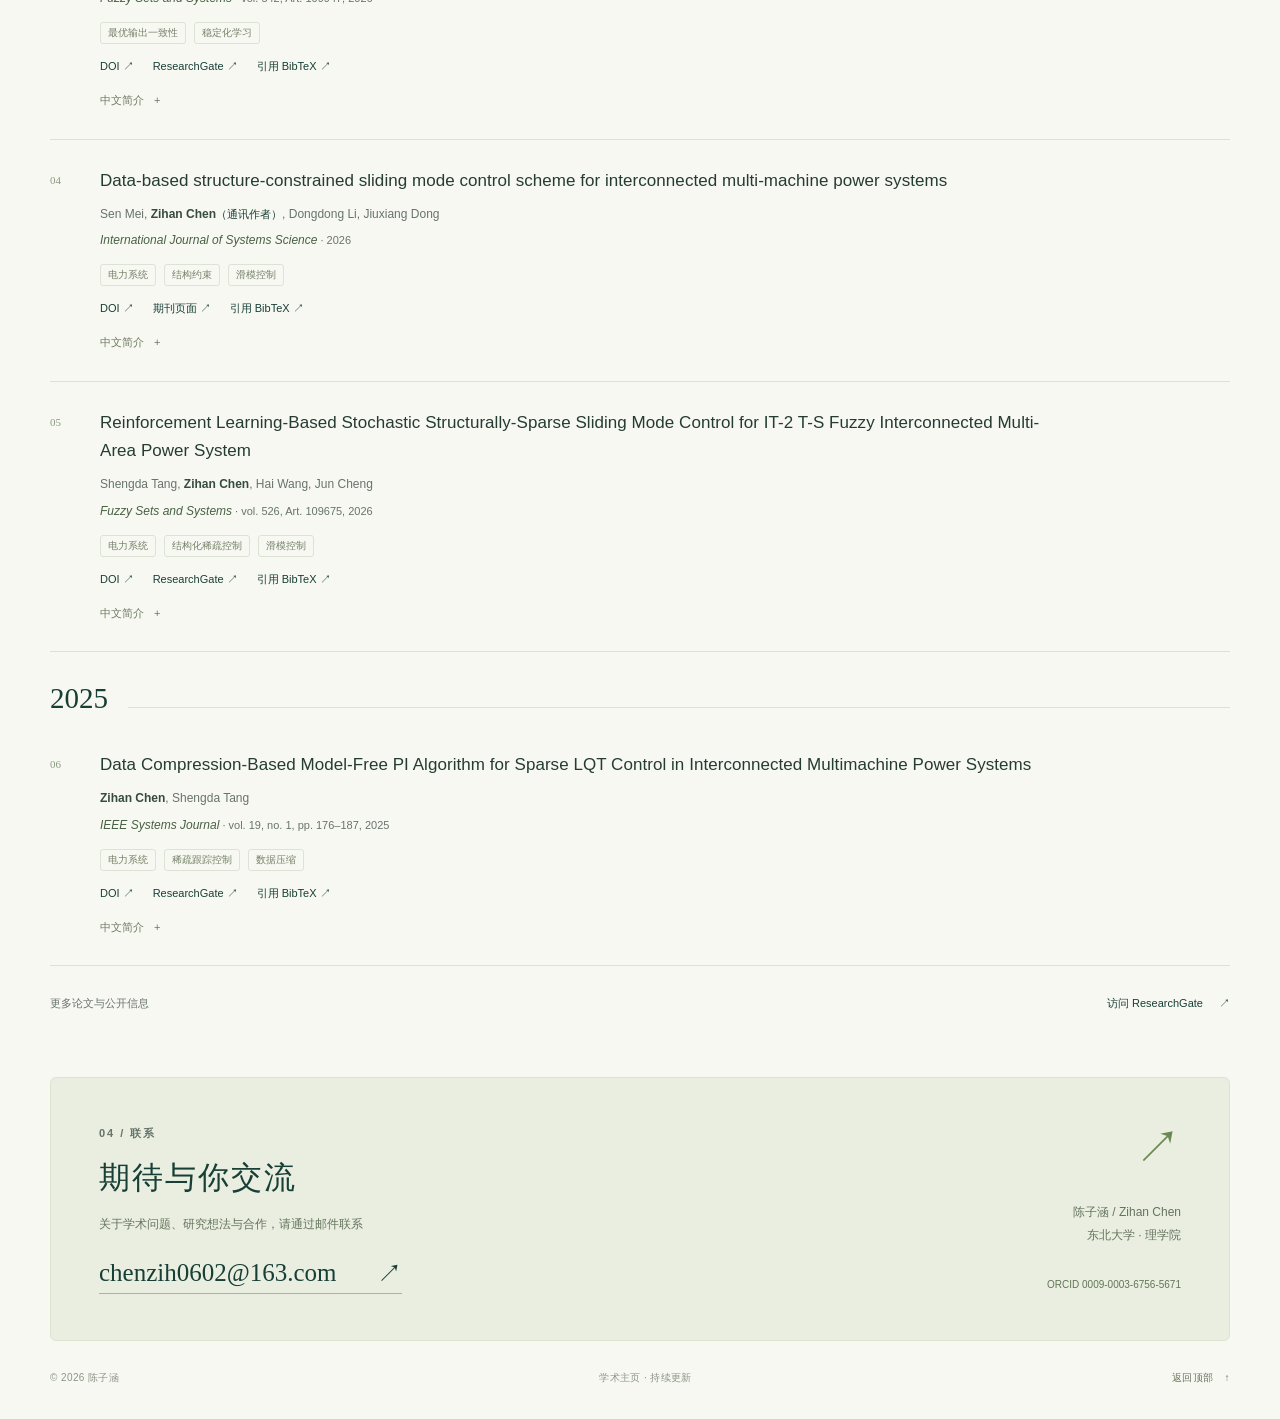
==== commit 13528c5b: "Polish profile layout and add Franklin Institute publication DOI" ====
--- a/index.html
+++ b/index.html
@@ -11,9 +11,9 @@
   <meta name="color-scheme" content="light">
   <title>陈子涵 Zihan Chen · 学术主页</title>
   <link rel="icon" href="assets/favicon.svg" type="image/svg+xml">
-  <link rel="stylesheet" href="styles.css">
+  <link rel="stylesheet" href="styles.css?v=20261020">
   <script type="application/ld+json">{"@context":"https://schema.org","@type":"Person","name":"陈子涵","alternateName":"Zihan Chen","jobTitle":"博士研究生","affiliation":{"@type":"CollegeOrUniversity","name":"东北大学","department":{"@type":"Organization","name":"理学院"}},"email":"mailto:chenzih0602@163.com","sameAs":["https://orcid.org/0009-0003-6756-5671","https://www.researchgate.net/profile/Zihan-Chen-82","https://github.com/Leehom12123"],"knowsAbout":["多智能体输出调节","强化学习算法","最优控制","结构化分布式控制","电力系统"]}</script>
-  <script src="publications.js" defer></script>
+  <script src="publications.js?v=20261020" defer></script>
   <script src="app.js" defer></script>
   <script src="research.js" defer></script>
 </head>
@@ -142,6 +142,7 @@
       <div class="section-heading"><p class="section-index">01 / 简介</p><h2 id="about-title">关于我</h2></div>
       <div class="about-body">
         <div class="about-content"><p class="about-lead">我是陈子涵，现为<strong>东北大学理学院</strong>博士研究生，师从<a class="mentor-link" href="https://faculty.neu.edu.cn/dongjiuxiang/zh_CN/index.htm" target="_blank" rel="noopener noreferrer">董久祥教授<span aria-hidden="true">↗</span></a></p><p>我的主要研究内容包括多智能体输出调节、强化学习算法、最优控制、结构化分布式控制与电力系统</p><p>研究关注具有松弛初始条件的策略迭代算法，多区域电力系统的负载频率控制，以及 H∞ 控制设计</p><p>欢迎就相关理论问题、算法设计与应用研究交流</p></div>
+      </div>
         <div class="profile-details">
           <section class="education-block" aria-labelledby="education-title">
             <h3 class="profile-subheading" id="education-title">教育经历</h3>
@@ -155,14 +156,13 @@
             <ul class="reviewer-journals">
               <li><a href="https://www.ieee-jas.net/" target="_blank" rel="noopener noreferrer"><span class="reviewer-journal" lang="en">IEEE/CAA Journal of Automatica Sinica</span><span class="reviewer-arrow" aria-hidden="true">↗</span></a></li>
               <li><a href="https://ieee-iotj.org/" target="_blank" rel="noopener noreferrer"><span class="reviewer-journal" lang="en">IEEE Internet of Things Journal</span><span class="reviewer-arrow" aria-hidden="true">↗</span></a></li>
-              <li><a href="https://www.ieee-ras.org/publications/t-ase/" target="_blank" rel="noopener noreferrer"><span class="reviewer-journal" lang="en">IEEE Transactions on Automation Science and Engineering <span class="journal-short">(TASE)</span></span><span class="reviewer-arrow" aria-hidden="true">↗</span></a></li>
+              <li><a href="https://www.ieee-ras.org/publications/t-ase/" target="_blank" rel="noopener noreferrer"><span class="reviewer-journal" lang="en">IEEE Transactions on Automation Science and Engineering</span><span class="reviewer-arrow" aria-hidden="true">↗</span></a></li>
               <li><a href="https://link.springer.com/journal/40815" target="_blank" rel="noopener noreferrer"><span class="reviewer-journal" lang="en">International Journal of Fuzzy Systems</span><span class="reviewer-arrow" aria-hidden="true">↗</span></a></li>
               <li><a href="https://kzyjc.alljournals.cn/" target="_blank" rel="noopener noreferrer"><span class="reviewer-journal" lang="zh-CN">控制与决策<span class="journal-edition">中文版</span></span><span class="reviewer-arrow" aria-hidden="true">↗</span></a></li>
               <li><a href="https://www.tandfonline.com/journals/tjcd20" target="_blank" rel="noopener noreferrer"><span class="reviewer-journal" lang="en">Journal of Control and Decision<span class="journal-edition" lang="zh-CN">英文版</span></span><span class="reviewer-arrow" aria-hidden="true">↗</span></a></li>
             </ul>
           </section>
         </div>
-      </div>
     </section>
 
     <section class="research-section section wrap" id="research" aria-labelledby="research-title">
--- a/styles.css
+++ b/styles.css
@@ -38,34 +38,44 @@
 @media(max-width:360px){.scene-options{gap:8px}.scene-button{font-size:10px;padding-inline:8px}.scene-state,.scene-link-toggle{font-size:9px}.scene-speed>span{display:none}.scene-controls{gap:6px}.scene-speed select{min-width:54px}.scene-tabs [role="tab"]{font-size:11px}.research-interactive .art-index{display:none}}
 
 .scene-description{min-height:0}.scene-controls{margin-top:10px;padding-top:12px}.research-interactive .art-footer{margin-top:13px;padding-top:12px}
-.about-body{min-width:0;max-width:760px}
-.mentor-link{color:var(--green);text-decoration:underline;text-decoration-color:#b8c7a6;text-underline-offset:4px;text-decoration-thickness:1px;transition:text-decoration-color .2s}
-.mentor-link>span{display:inline-block;margin-left:4px;font-family:Arial,sans-serif;font-size:.7em;text-decoration:none;color:#7e9570;vertical-align:2px}
+.about-section{row-gap:35px}
+.about-body{min-width:0}
+.about-content .about-lead{font-size:20px;line-height:1.9;letter-spacing:.15px}
+.mentor-link{color:var(--green);text-decoration:underline;text-decoration-color:#b8c7a6;text-underline-offset:5px;text-decoration-thickness:1px;transition:text-decoration-color .2s}
+.mentor-link>span{display:inline-block;margin-left:5px;font-family:Arial,sans-serif;font-size:.65em;text-decoration:none;color:#7e9570;vertical-align:2px}
 .mentor-link:hover{text-decoration-color:var(--green)}
-.profile-details{display:grid;grid-template-columns:minmax(0,.9fr) minmax(0,1.15fr);gap:38px;margin-top:31px;padding-top:27px;border-top:1px solid var(--line)}
-.profile-subheading{display:flex;justify-content:space-between;align-items:baseline;gap:12px;font-size:13px;font-weight:600;line-height:1.6;letter-spacing:1.4px;color:var(--green)}
-.profile-subheading>span{font-size:10px;letter-spacing:.8px;font-weight:400;color:var(--muted)}
-.education-timeline{list-style:none;margin:21px 0 0 5px;padding:0 0 0 22px;border-left:1px solid #d0dbc5}
-.education-timeline>li{position:relative;padding-bottom:23px}
+.profile-details{grid-column:1 / -1;display:grid;grid-template-columns:minmax(0,.92fr) minmax(0,1.08fr);gap:28px;align-items:stretch}
+.education-block,.reviewer-block{min-width:0;padding:29px 32px 30px;border:1px solid #dce4d3;border-radius:10px;box-shadow:0 12px 30px -26px #173f3633}
+.education-block{background:linear-gradient(135deg,#edf2e3 0%,#f5f7ee 75%);border-color:#d8e2ca}
+.reviewer-block{background:#fcfdf8}
+.profile-subheading{display:flex;justify-content:space-between;align-items:center;gap:14px;margin:0;padding-bottom:18px;border-bottom:1px solid #d9e2cf;font-size:15px;font-weight:600;line-height:1.6;letter-spacing:1.5px;color:var(--green)}
+.profile-subheading>span{display:inline-flex;align-items:center;gap:6px;padding:3px 9px;border:1px solid #d4e0c2;border-radius:4px;background:#edf3e3;color:#3e5e36;font-size:10px;font-weight:500;letter-spacing:.4px;white-space:nowrap}
+.profile-subheading>span::before{content:"";width:5px;height:5px;border-radius:50%;background:#79945b}
+.education-timeline{list-style:none;margin:25px 0 0 5px;padding:0 0 0 24px;border-left:1px solid #c8d5b8}
+.education-timeline>li{position:relative;padding-bottom:31px}
 .education-timeline>li:last-child{padding-bottom:0}
-.education-timeline>li::before{content:"";position:absolute;left:-27px;top:6px;width:9px;height:9px;border-radius:50%;background:var(--paper);border:1px solid #9aae8d;box-shadow:0 0 0 4px var(--paper)}
-.education-timeline>.education-current::before{background:#7d9b64;border-color:#7d9b64}
-.education-meta{display:flex;align-items:center;justify-content:space-between;gap:12px;flex-wrap:wrap}
-.education-date{font-family:Georgia,var(--sans);font-size:12px;color:#7b8e70;letter-spacing:.6px}
-.education-degree{font-size:9px;line-height:1.7;padding:1px 7px;border:1px solid #dce4d2;border-radius:3px;color:#789063;background:#edf1e7;letter-spacing:.6px}
-.education-timeline h4{font-size:16px;line-height:1.6;letter-spacing:.7px;font-weight:500;color:var(--ink);margin-top:7px}
-.education-timeline p{font-size:11px;line-height:1.9;color:var(--muted);margin-top:5px}
-.reviewer-journals{list-style:none;margin:12px 0 0;padding:0}
-.reviewer-journals>li+li{border-top:1px solid var(--line)}
-.reviewer-journals a{display:grid;grid-template-columns:minmax(0,1fr) 13px;align-items:baseline;gap:13px;padding:10px 0;color:#51654e}
-.reviewer-journal{font-family:Arial,var(--sans);font-size:12px;line-height:1.75;overflow-wrap:anywhere}
-.reviewer-arrow{font:13px/1.7 Arial,sans-serif;color:#8fa57b;transition:transform .2s,color .2s}
-.reviewer-journals a:hover .reviewer-journal{color:var(--green)}
+.education-timeline>li::before{content:"";position:absolute;left:-29px;top:8px;width:9px;height:9px;border-radius:50%;background:#f2f5eb;border:1px solid #8da77b;box-shadow:0 0 0 5px #f0f4e8}
+.education-timeline>.education-current::before{background:#72915b;border-color:#72915b}
+.education-meta{display:flex;align-items:center;justify-content:space-between;gap:15px;flex-wrap:wrap}
+.education-date{font-family:Georgia,var(--sans);font-size:14px;color:#688054;letter-spacing:.6px}
+.education-degree{font-size:10px;line-height:1.8;padding:2px 9px;border:1px solid #cedcbb;border-radius:4px;color:#526c40;background:#e5edda;letter-spacing:.6px}
+.education-timeline h4{font-size:21px;line-height:1.5;letter-spacing:1px;font-weight:500;color:#263e2e;margin-top:9px}
+.education-timeline p{font-size:12px;line-height:1.9;color:#64775b;margin-top:5px}
+.mentor-profiles{display:flex;align-items:center;gap:18px;flex-wrap:wrap;margin-top:9px}
+.mentor-profiles a{display:inline-flex;align-items:center;gap:6px;font-size:11px;line-height:1.8;color:#557047}
+.mentor-profiles a>span{font-family:Arial,sans-serif;font-size:12px;color:#7d9867;transition:transform .2s}
+.mentor-profiles a:hover{text-decoration:underline;text-underline-offset:4px}
+.mentor-profiles a:hover>span{transform:translate(1px,-1px)}
+.reviewer-journals{list-style:none;margin:8px 0 0;padding:0}
+.reviewer-journals>li+li{border-top:1px solid #e3e8dc}
+.reviewer-journals a{display:grid;grid-template-columns:minmax(0,1fr) 15px;align-items:center;gap:17px;padding:13px 0;color:#435b43}
+.reviewer-journals>li:last-child a{padding-bottom:0}
+.reviewer-journal{font-family:Arial,var(--sans);font-size:13px;line-height:1.7;overflow-wrap:anywhere}
+.reviewer-arrow{font:15px/1.7 Arial,sans-serif;color:#90a77b;transition:transform .2s,color .2s}
+.reviewer-journals a:hover .reviewer-journal{color:var(--green);text-decoration:underline;text-decoration-color:#b7c9a0;text-underline-offset:4px}
 .reviewer-journals a:hover .reviewer-arrow{transform:translate(2px,-2px);color:var(--green)}
-.journal-short{color:#83927a;font-size:.9em;white-space:nowrap}
-@media(max-width:1050px){.profile-details{gap:26px}.education-timeline{padding-left:19px}.education-timeline>li::before{left:-24px}.education-timeline h4{font-size:15px}.reviewer-journal{font-size:11px}}
-@media(max-width:900px) and (min-width:601px){.profile-details{grid-template-columns:1fr;gap:27px}.education-timeline{max-width:350px}.education-meta{justify-content:flex-start;gap:18px}.reviewer-journal{font-size:12px}}
-@media(max-width:600px){.profile-details{grid-template-columns:1fr;gap:29px;padding-top:23px;margin-top:26px}.profile-subheading{font-size:13px}.profile-subheading>span{font-size:10px}.education-timeline{margin-top:18px;padding-left:21px}.education-timeline>li::before{left:-26px}.education-timeline>li{padding-bottom:22px}.education-meta{justify-content:flex-start;gap:18px}.education-timeline h4{font-size:16px}.education-timeline p{font-size:12px}.reviewer-journal{font-size:12px}.reviewer-journals a{padding:12px 0}}
-@media print{.profile-details{gap:25px;margin-top:19px;padding-top:18px}.education-timeline{margin-top:14px}.education-timeline h4{font-size:13px}.reviewer-journal{font-size:10px}.reviewer-journals a{padding:7px 0}.education-timeline>li{break-inside:avoid}}
-
-.mentor-profiles{display:flex;align-items:center;gap:15px;flex-wrap:wrap;margin-top:7px}.mentor-profiles a{display:inline-flex;align-items:center;gap:5px;font-size:10px;line-height:1.8;color:#6b805d}.mentor-profiles a>span{font-family:Arial,sans-serif;font-size:11px;color:#8fa57b}.mentor-profiles a:hover{text-decoration:underline;text-underline-offset:4px}.reviewer-block .profile-subheading>span{padding:2px 8px;border:1px solid #dbe4cf;border-radius:3px;background:#e7eddd;color:var(--green);font-size:10px;font-weight:500;white-space:nowrap}.journal-edition{display:inline-block;vertical-align:1px;margin-left:7px;font-family:var(--sans);font-size:9px;color:#87957b;white-space:nowrap}
+.journal-edition{display:inline-block;vertical-align:1px;margin-left:8px;padding:0 5px;border-radius:2px;background:#eef2e8;font-family:var(--sans);font-size:9px;color:#748767;white-space:nowrap}
+@media(max-width:1050px){.about-section{row-gap:30px}.about-content .about-lead{font-size:18px}.profile-details{gap:22px}.education-block,.reviewer-block{padding:25px}.education-timeline h4{font-size:19px}.reviewer-journal{font-size:12px}}
+@media(max-width:780px){.profile-details{grid-template-columns:1fr;gap:20px}.education-block,.reviewer-block{padding:25px 28px}.education-timeline{max-width:490px}.education-timeline h4{font-size:20px}.reviewer-journal{font-size:13px}}
+@media(max-width:600px){.about-section{row-gap:25px}.about-content .about-lead{font-size:18px;line-height:1.95}.profile-details{gap:17px}.education-block,.reviewer-block{padding:22px 21px 24px;border-radius:8px}.profile-subheading{font-size:14px;padding-bottom:15px}.profile-subheading>span{font-size:9px;padding:3px 7px;gap:5px}.education-timeline{margin-top:22px;padding-left:21px}.education-timeline>li::before{left:-26px}.education-timeline>li{padding-bottom:28px}.education-date{font-size:13px}.education-degree{font-size:9px;padding:1px 7px}.education-timeline h4{font-size:19px}.education-timeline p{font-size:12px}.mentor-profiles{gap:16px}.mentor-profiles a{font-size:10px}.reviewer-journal{font-size:12px}.reviewer-journals a{padding:13px 0;gap:12px}.journal-edition{font-size:8px;margin-left:6px}}
+@media print{.about-section{row-gap:20px}.about-content .about-lead{font-size:16px}.profile-details{gap:20px}.education-block,.reviewer-block{padding:18px;background:transparent;box-shadow:none;break-inside:avoid}.profile-subheading{font-size:12px;padding-bottom:12px}.education-timeline{margin-top:16px}.education-timeline h4{font-size:16px}.reviewer-journal{font-size:10px}.reviewer-journals a{padding:8px 0}.education-timeline>li{padding-bottom:22px}}
